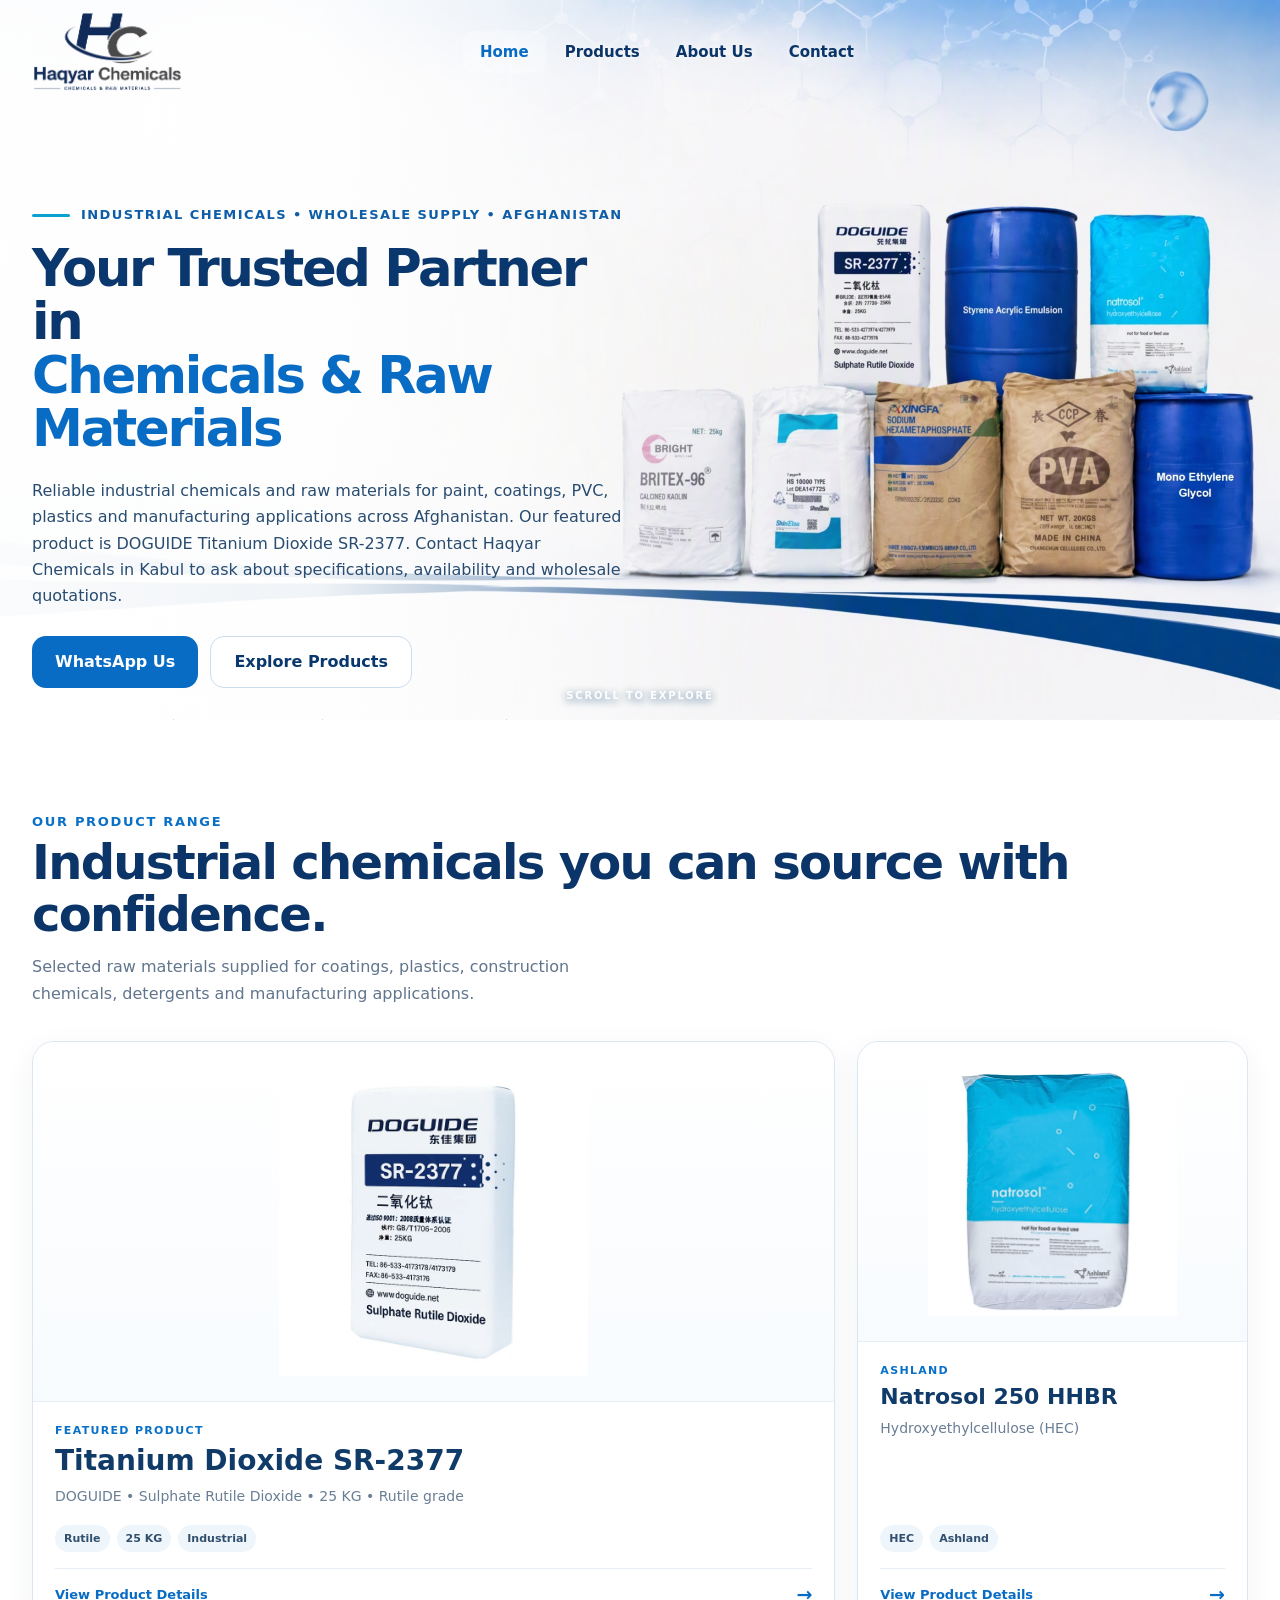
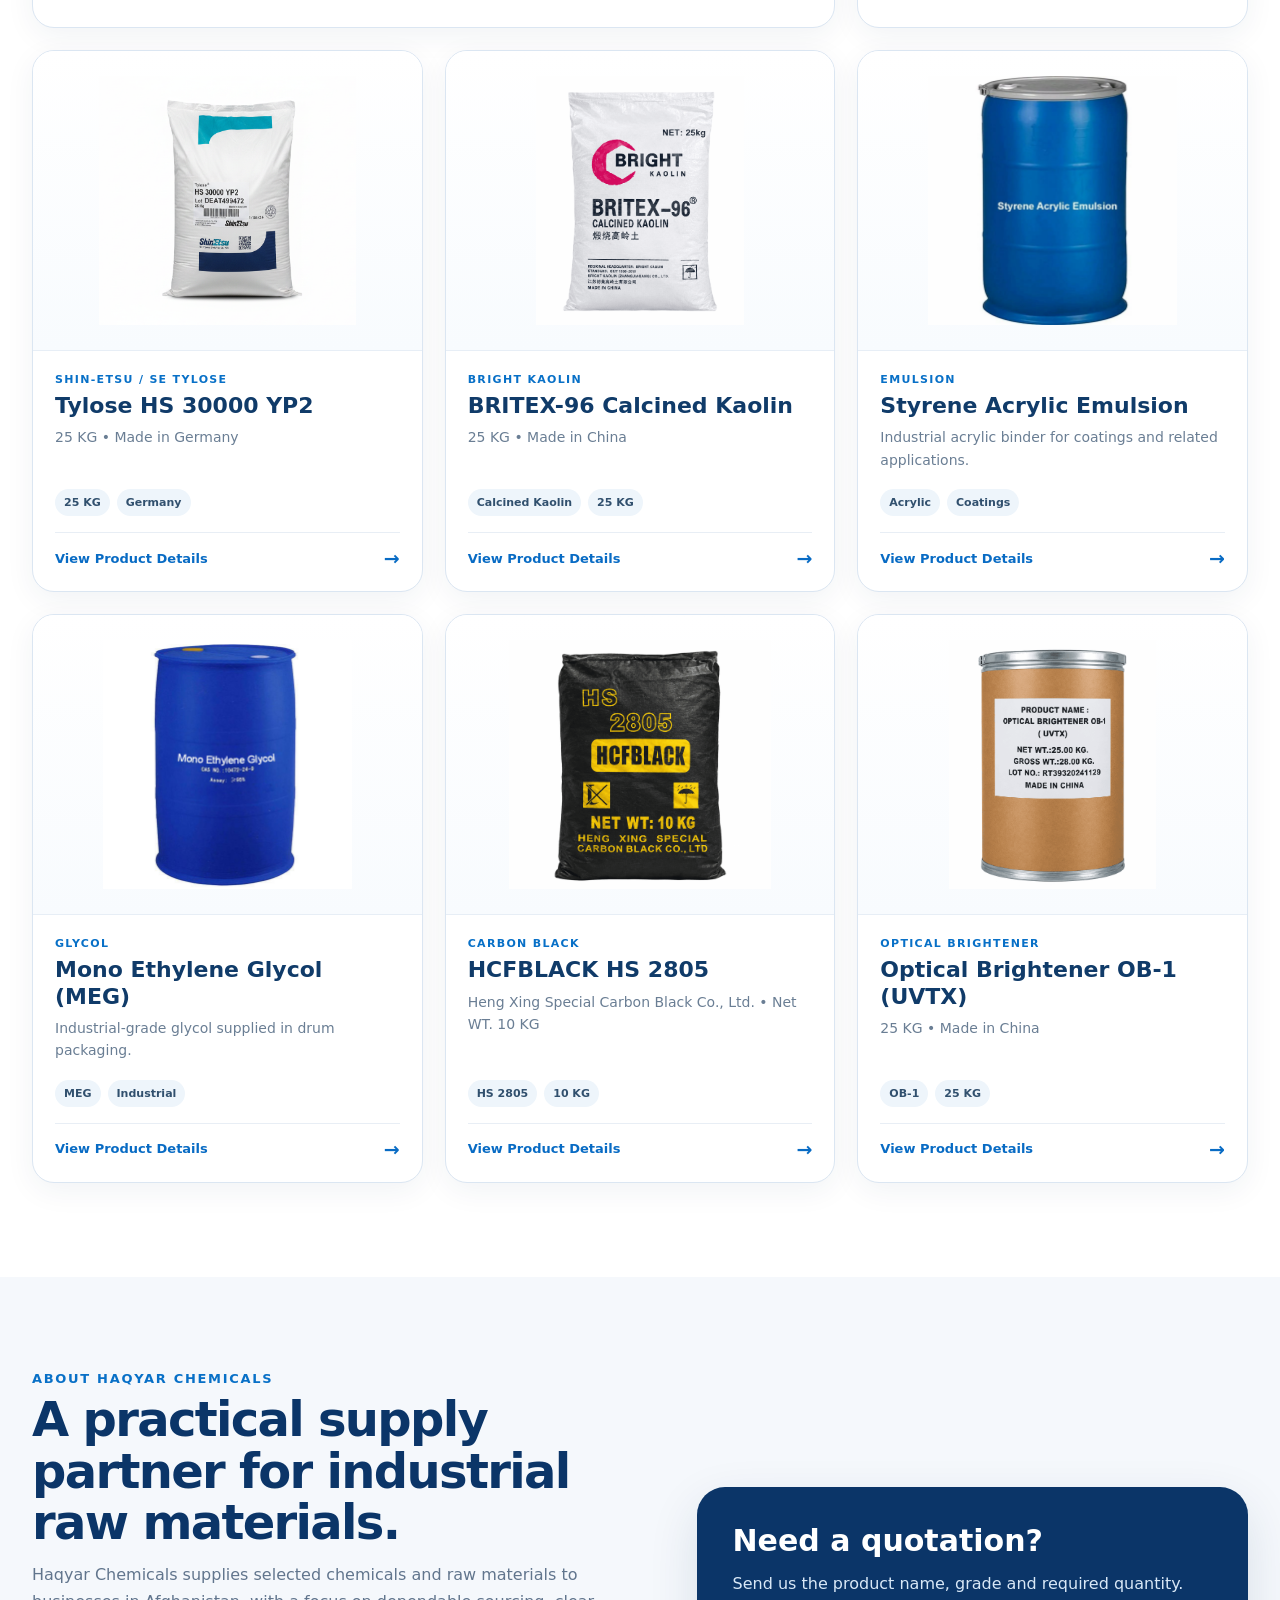
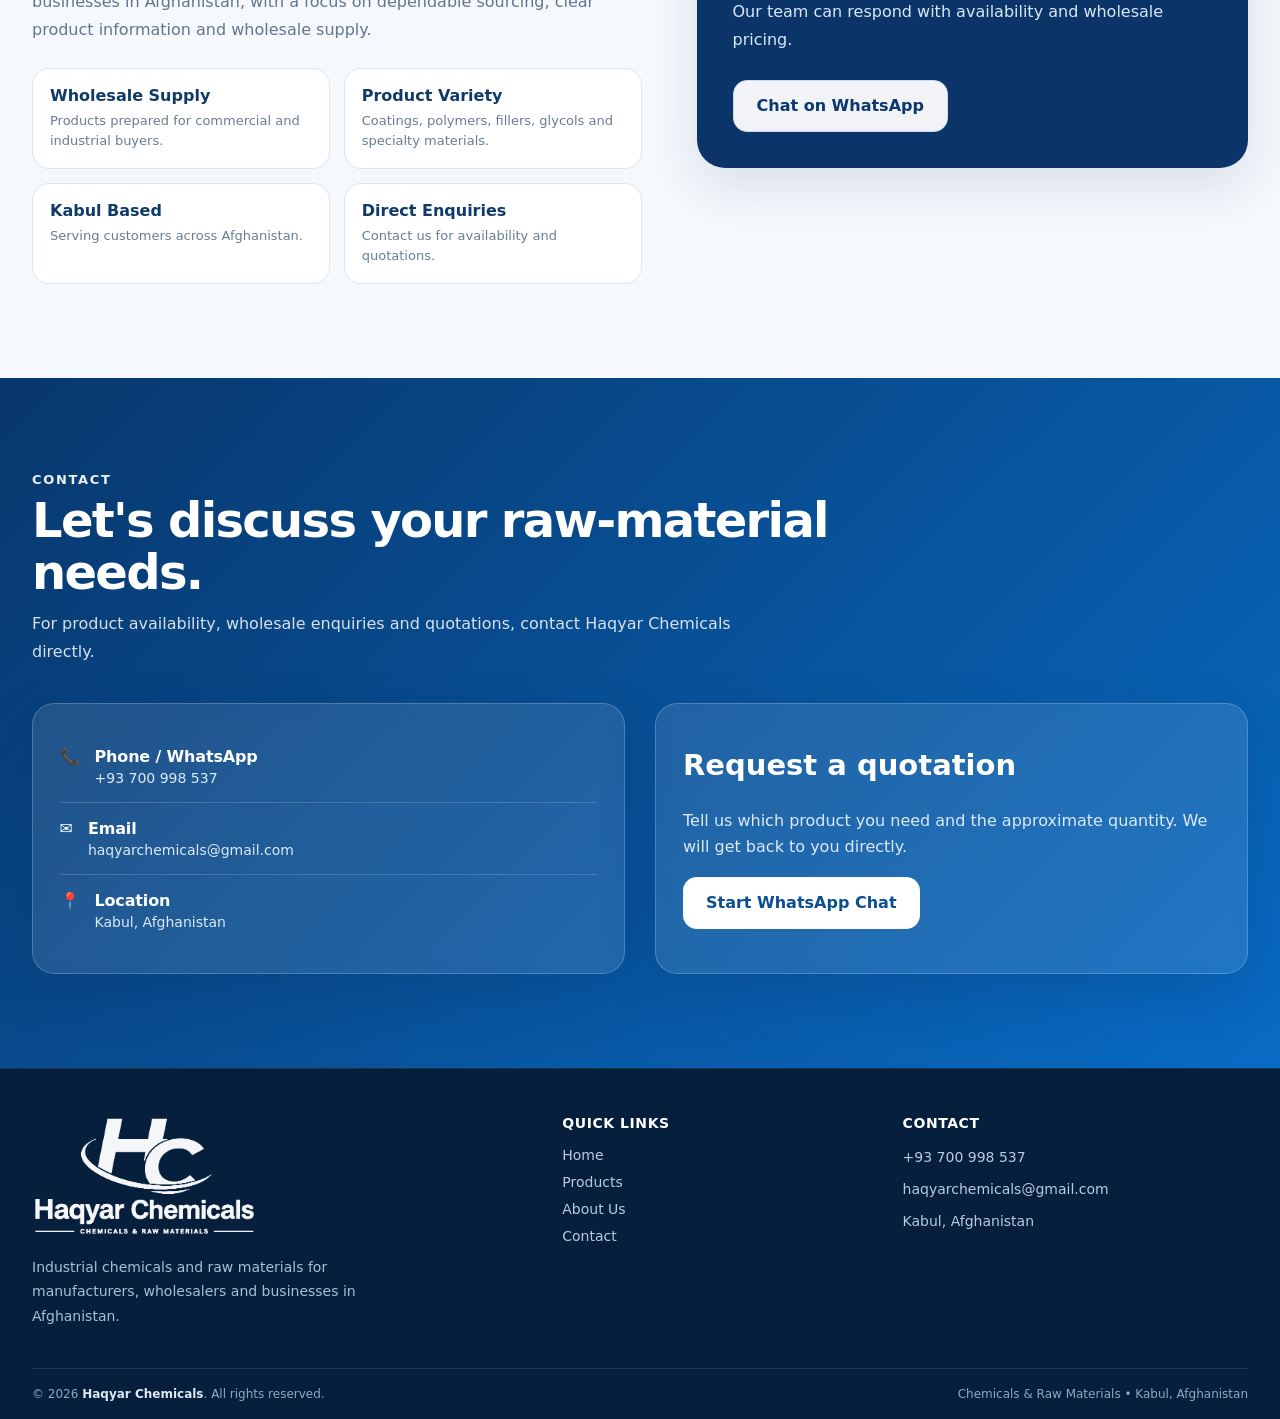
==== index.html @ 3268bb4d "Update index.html" ====
<!doctype html>
<html lang="en">
<head>
<meta charset="utf-8">
<meta name="viewport" content="width=device-width, initial-scale=1">
<meta name="description" content="Haqyar Chemicals supplies industrial chemicals and raw materials in Kabul, Afghanistan, including DOGUIDE Titanium Dioxide SR-2377, Natrosol, Tylose, Calcined Kaolin, MEG, Carbon Black and Optical Brightener OB-1. Contact us for wholesale inquiries.">
<title>Haqyar Chemicals | Chemicals & Raw Materials in Afghanistan</title>
<style>
:root{
  --navy:#0b3568; --blue:#086bc4; --ink:#12365d; --muted:#61758d;
  --line:#dbe6f2; --soft:#f5f8fc; --white:#fff;
  --shadow:0 18px 50px rgba(13,48,85,.12);
  --radius:22px;
}
*{box-sizing:border-box}
html{scroll-behavior:smooth}
body{margin:0;font-family:Inter,ui-sans-serif,system-ui,-apple-system,"Segoe UI",Arial,sans-serif;color:var(--ink);background:#fff}
a{color:inherit;text-decoration:none}
img{display:block;max-width:100%}
.container{width:min(1400px,calc(100% - 64px));margin:auto}

/* HEADER — logo left, menu beside it */
.site-header{
  position:absolute;z-index:50;top:0;left:0;right:0;
  height:104px;display:flex;align-items:center;
  background:transparent;
  backdrop-filter:none;-webkit-backdrop-filter:none;
  border-bottom:1px solid transparent;
}
.header-inner{
  display:flex;align-items:center;justify-content:flex-start;
  gap:34px;
}
.logo{
  display:flex;align-items:center;justify-content:flex-start;
  flex:0 0 auto;width:390px;height:88px;
  padding:0;
  background:transparent;
  box-shadow:none;
}
.logo img{
  display:block;width:auto;height:82px;max-width:100%;
  object-fit:contain;background:transparent;
}
.nav{
  display:flex;align-items:center;gap:2px;
  padding:5px 7px;border-radius:16px;
  background:transparent;
  backdrop-filter:none;-webkit-backdrop-filter:none;
}
.nav a{
  padding:12px 17px;border-radius:11px;font-weight:850;font-size:15px;
  color:#0b3568;text-shadow:0 1px 10px rgba(255,255,255,.95);
}
.nav a:hover,.nav a.active{
  background:rgba(255,255,255,.24);color:var(--blue);
}
.menu{
  display:none;border:1px solid rgba(255,255,255,.7);
  background:rgba(255,255,255,.84);backdrop-filter:blur(10px);
  border-radius:12px;padding:9px 11px;font-size:22px;color:var(--navy)
}

/* HERO */
.hero{
  position:relative;isolation:isolate;overflow:hidden;
  aspect-ratio:16/9;
  background:#f7fbff url("assets/hero.jpg") center center/100% 100% no-repeat;
}
.hero::after{
  content:"";position:absolute;inset:0;z-index:-1;
  background:
    linear-gradient(90deg,rgba(255,255,255,.98) 0%,rgba(255,255,255,.94) 25%,
    rgba(255,255,255,.68) 39%,rgba(255,255,255,.16) 55%,rgba(255,255,255,0) 67%);
}
.hero-content{
  min-height:100svh;display:flex;align-items:center;
  padding-top:88px;
}
.hero-copy{
  width:min(650px,48vw);max-width:650px;
  padding-bottom:20px;position:relative;z-index:2;
}
.eyebrow{
  display:flex;align-items:center;gap:11px;color:#0d5da8;
  font-size:13px;font-weight:850;letter-spacing:.11em;
  text-transform:uppercase;margin-bottom:17px;line-height:1.5;
}
.eyebrow::before{content:"";width:38px;height:3px;background:#0aa3cf;border-radius:9px;flex:0 0 auto}
.hero h1{
  margin:0;color:#0a376d;font-size:clamp(48px,4.0vw,64px);
  line-height:1.045;letter-spacing:-.045em;font-weight:850;
}
.hero h1 span{color:#086bc4}
.hero-lead{
  max-width:590px;margin:22px 0 0;color:#284c70;
  font-size:16px;line-height:1.65;
}
.actions{display:flex;flex-wrap:wrap;gap:12px;margin-top:26px}
.btn{display:inline-flex;align-items:center;justify-content:center;min-height:52px;padding:0 23px;border-radius:14px;font-weight:800;transition:.2s transform,.2s box-shadow}
.btn:hover{transform:translateY(-2px);box-shadow:0 10px 22px rgba(9,72,133,.16)}
.btn-primary{background:#086bc4;color:#fff}.btn-secondary{background:rgba(255,255,255,.94);color:#0a376d;border:1px solid #cbdced}
.hero-badges{display:flex;flex-wrap:wrap;gap:9px;margin-top:23px}
.badge{background:rgba(255,255,255,.9);border:1px solid rgba(210,224,238,.9);border-radius:999px;padding:8px 12px;font-size:11px;font-weight:800;color:#294a6a;box-shadow:0 7px 18px rgba(19,57,91,.07)}
.trust-row{display:flex;align-items:center;gap:0;margin-top:31px;max-width:620px}
.trust-item{display:flex;align-items:center;gap:10px;padding:0 22px 0 0;margin-right:18px;border-right:1px solid rgba(24,91,145,.22);min-height:44px}
.trust-item:last-child{border-right:0;margin-right:0}
.trust-icon{width:31px;height:31px;border:2px solid #0876d1;border-radius:9px;display:grid;place-items:center;color:#0876d1;font-size:15px;font-weight:900;flex:0 0 auto}
.trust-item strong{display:block;font-size:11px;color:#143e68;line-height:1.2}.trust-item span{display:block;font-size:9px;color:#6b8198;margin-top:3px;white-space:nowrap}
.scroll-note{position:absolute;left:50%;bottom:19px;transform:translateX(-50%);font-size:10px;font-weight:900;letter-spacing:.18em;color:#fff;text-shadow:0 2px 9px #27577e;opacity:.9;z-index:2}

/* SECTIONS */
.section{padding:94px 0}
.section.alt{background:var(--soft)}
.section-head{display:flex;justify-content:space-between;align-items:end;gap:25px;margin-bottom:34px}
.kicker{color:#0870c7;font-size:13px;font-weight:900;letter-spacing:.13em;text-transform:uppercase}
.section h2{margin:8px 0 0;font-size:clamp(31px,4vw,48px);line-height:1.08;letter-spacing:-.035em;color:#0b3568}
.section-intro{max-width:610px;color:var(--muted);line-height:1.7;margin:12px 0 0}

/* PRODUCT GRID */
.product-grid{display:grid;grid-template-columns:repeat(3,minmax(0,1fr));gap:22px}
.product-card{
  background:#fff;border:1px solid var(--line);border-radius:var(--radius);
  overflow:hidden;box-shadow:0 8px 30px rgba(13,48,85,.06);
  display:flex;flex-direction:column;min-width:0;transition:.22s transform,.22s box-shadow
}
.product-card:hover{transform:translateY(-5px);box-shadow:var(--shadow)}
.product-card.featured{grid-column:span 2}
.product-image{
  height:300px;background:linear-gradient(180deg,#fff,#f8fbfe);
  border-bottom:1px solid #e7eef6;display:flex;align-items:center;justify-content:center;padding:25px
}
.product-card.featured .product-image{height:360px}
.product-image img{width:100%;height:100%;object-fit:contain}
.product-body{padding:22px;display:flex;flex-direction:column;flex:1}
.product-label{font-size:11px;font-weight:900;letter-spacing:.12em;text-transform:uppercase;color:#0870c7}
.product-title{font-size:22px;line-height:1.2;font-weight:850;color:#103b69;margin:7px 0}
.product-meta{color:#6a7e94;font-size:14px;line-height:1.6;margin:0}
.product-tags{display:flex;flex-wrap:wrap;gap:7px;margin-top:auto;padding-top:18px}
.tag{font-size:11px;font-weight:800;color:#31506e;background:#eef5fb;border-radius:999px;padding:7px 9px}
.product-card.featured .product-title{font-size:28px}
.product-detail-link{display:flex;align-items:center;justify-content:space-between;margin-top:16px;padding-top:14px;border-top:1px solid #e8eef5;color:#086bc4;font-weight:850;font-size:13px}.product-detail-link span{font-size:19px;transition:.2s}.product-card:hover .product-detail-link span{transform:translateX(4px)}

/* ABOUT */
.about-grid{display:grid;grid-template-columns:1.05fr .95fr;gap:55px;align-items:center}
.about-panel{background:#0b3568;color:#fff;border-radius:28px;padding:36px;box-shadow:var(--shadow)}
.about-panel h3{font-size:30px;margin:0 0 12px}
.about-panel p{color:#d9e8f7;line-height:1.75;margin:0}
.points{display:grid;grid-template-columns:1fr 1fr;gap:14px;margin-top:25px}
.point{padding:17px;border:1px solid #dbe6f2;border-radius:17px;background:#fff}
.point strong{display:block;color:#103b69;margin-bottom:5px}.point span{font-size:13px;color:#687d93;line-height:1.5}

/* CONTACT */
.contact{background:linear-gradient(135deg,#08376c,#086bc4);color:#fff}
.contact .section h2,.contact .kicker{color:#fff}
.contact .section-intro{color:#d9e8f7}
.contact-grid{display:grid;grid-template-columns:1fr 1fr;gap:30px;align-items:stretch}
.contact-card{background:rgba(255,255,255,.1);border:1px solid rgba(255,255,255,.2);border-radius:22px;padding:27px}
.contact-item{display:flex;gap:15px;padding:16px 0;border-bottom:1px solid rgba(255,255,255,.16)}
.contact-item:last-child{border-bottom:0}
.contact-item b{display:block}.contact-item span{color:#dceafa;font-size:14px}
.quote{display:flex;flex-direction:column;justify-content:center}
.quote h3{font-size:29px;margin:0 0 10px}.quote p{color:#dceafa;line-height:1.65}
.quote .btn{align-self:flex-start;background:#fff;color:#0b4e91}

/* FOOTER */
footer{padding:30px 0;background:#07294f;color:#bcd0e3}
.footer-inner{display:flex;justify-content:space-between;align-items:center;gap:20px}
.footer-brand{font-weight:850;color:#fff}.footer-small{font-size:12px}

/* MOBILE */
@media(max-width:980px){
  .brand{min-width:0}
  .brand-name{font-size:21px}
  .brand-sub{font-size:9px}
  .nav{display:none;position:absolute;top:82px;left:20px;right:20px;background:rgba(255,255,255,.96);padding:10px;border-radius:18px;box-shadow:var(--shadow);flex-direction:column;align-items:stretch}
  .nav.open{display:flex}.menu{display:block}
  .hero{aspect-ratio:16/9;background-position:center;background-size:100% 100%}
  .hero-copy{width:min(590px,52vw);max-width:590px}
  .hero h1{font-size:clamp(44px,5vw,60px)}
  .product-grid{grid-template-columns:repeat(2,minmax(0,1fr))}
  .product-card.featured{grid-column:span 2}
  .about-grid,.contact-grid{grid-template-columns:1fr}
}
@media(max-width:680px){
  .container{width:min(100% - 28px,560px)}
  .site-header{height:72px}
  .header-inner{gap:10px}
  .logo{width:245px;height:60px;padding:0;border-radius:0}
  .logo img{height:56px;max-width:100%}
  .nav{top:72px;left:14px;right:14px}
  .hero{
    min-height:780px;
    aspect-ratio:auto;
    background-position:center top;
    background-size:auto 100%;
    background-color:#f8fbff;
  }
  .hero::after{
    background:linear-gradient(180deg,rgba(255,255,255,.97) 0 43%,
      rgba(255,255,255,.52) 57%,rgba(255,255,255,.08) 75%);
  }
  .hero-content{height:auto;min-height:780px;align-items:flex-start;padding-top:104px}
  .hero-copy{width:100%;max-width:560px;padding-bottom:80px}
  .eyebrow{font-size:11px;letter-spacing:.09em;margin-bottom:14px}
  .hero h1{font-size:40px;line-height:1.05}
  .hero-lead{font-size:15px;max-width:440px;margin-top:19px}
  .actions{margin-top:22px}
  .btn{min-height:49px;padding:0 19px}
  .hero-badges{display:none}.trust-row{display:none}
  .scroll-note{display:none}
  .section{padding:70px 0}
  .product-grid{grid-template-columns:1fr}
  .product-card.featured{grid-column:auto}
  .product-card.featured .product-image,.product-image{height:300px}
  .product-card.featured .product-title{font-size:25px}
  .points{grid-template-columns:1fr}
  .footer-inner{flex-direction:column;align-items:flex-start}
}

@media(min-width:681px) and (max-width:1100px){
  .hero-copy{width:560px;max-width:560px}
  .hero h1{font-size:48px}
  .hero::after{background:linear-gradient(90deg,rgba(255,255,255,.985) 0%,rgba(255,255,255,.92) 31%,rgba(255,255,255,.50) 50%,rgba(255,255,255,0) 68%)}
}

/* CONTACT / FOOTER POLISH */
.contact h2{color:#fff!important;max-width:900px}
.contact .section-head{margin-bottom:38px}
.contact .kicker{color:#fff!important;opacity:.92}
.contact .section-intro{color:rgba(255,255,255,.84);max-width:760px}
.contact-card{box-shadow:0 20px 55px rgba(0,28,70,.16);backdrop-filter:blur(8px);-webkit-backdrop-filter:blur(8px)}
.contact-item b{font-size:16px;letter-spacing:-.01em}
.contact-item span{display:block;margin-top:4px}

footer{padding:0;background:#061f3d;color:#b9cbe0;border-top:1px solid rgba(255,255,255,.08)}
.footer-main{display:grid;grid-template-columns:1.35fr .8fr 1fr;gap:64px;padding:46px 0 40px}
.footer-brand-block{max-width:390px}
.footer-logo{display:block;width:225px;height:auto;margin-bottom:18px;filter:brightness(0) invert(1);opacity:.96}
.footer-tagline{margin:0;color:#a9bed5;font-size:14px;line-height:1.75;max-width:340px}
.footer-heading{margin:0 0 16px;color:#fff;font-size:14px;font-weight:850;letter-spacing:.04em}
.footer-links{display:grid;gap:11px}
.footer-links a{color:#b9cbe0;font-size:14px;transition:color .2s ease,transform .2s ease}
.footer-links a:hover{color:#fff;transform:translateX(3px)}
.footer-contact{display:grid;gap:11px}
.footer-contact a,.footer-contact span{color:#b9cbe0;font-size:14px;line-height:1.5}
.footer-contact a:hover{color:#fff}
.footer-bottom{border-top:1px solid rgba(255,255,255,.1);padding:18px 0;display:flex;justify-content:space-between;align-items:center;gap:20px}
.footer-bottom span{font-size:12px;color:#8fa8c2}
.footer-bottom strong{color:#dce8f4;font-weight:700}
@media(max-width:760px){
  .footer-main{grid-template-columns:1fr;gap:30px;padding:38px 0 30px}
  .footer-bottom{align-items:flex-start;flex-direction:column;gap:7px}
  .footer-logo{width:210px}
}

</style>

</head>
<body>

<header class="site-header">
  <div class="container header-inner">
    <a class="logo" href="#home" aria-label="Haqyar Chemicals home">
      <img src="assets/logo-transparent.png" alt="Haqyar Chemicals">
    </a>
    <nav class="nav" id="nav">
      <a class="active" href="#home">Home</a>
      <a href="#products">Products</a>
      <a href="#about">About Us</a>
      <a href="#contact">Contact</a>
    </nav>
    <button class="menu" id="menu" aria-label="Open menu">☰</button>
  </div>
</header>

<main>
<section class="hero" id="home">
  <div class="container hero-content">
    <div class="hero-copy">
      <div class="eyebrow">Industrial Chemicals • Wholesale Supply • Afghanistan</div>
      <h1>Your Trusted Partner in<br><span>Chemicals &amp; Raw<br>Materials</span></h1>
      <p class="hero-lead">Reliable industrial chemicals and raw materials for paint, coatings, PVC, plastics and manufacturing applications across Afghanistan. Our featured product is DOGUIDE Titanium Dioxide SR-2377. Contact Haqyar Chemicals in Kabul to ask about specifications, availability and wholesale quotations.</p>
      <div class="actions">
        <a class="btn btn-primary" href="https://wa.me/93700998537">WhatsApp Us</a>
        <a class="btn btn-secondary" href="#products">Explore Products</a>
      </div>
      <div class="trust-row" aria-label="Why customers choose Haqyar Chemicals">
        <div class="trust-item"><div class="trust-icon">✓</div><div><strong>Reliable Supply</strong><span>On Time Delivery</span></div></div>
        <div class="trust-item"><div class="trust-icon">◆</div><div><strong>Quality Products</strong><span>Trusted Brands</span></div></div>
        <div class="trust-item"><div class="trust-icon">▣</div><div><strong>Wide Range</strong><span>Industrial &amp; Wholesale</span></div></div>
        <div class="trust-item"><div class="trust-icon">↗</div><div><strong>Your Partner</strong><span>Long Term Support</span></div></div>
      </div>
    </div>
  </div>
  <div class="scroll-note">SCROLL TO EXPLORE</div>
</section>

<section class="section" id="products">
  <div class="container">
    <div class="section-head">
      <div>
        <div class="kicker">Our Product Range</div>
        <h2>Industrial chemicals you can source with confidence.</h2>
        <p class="section-intro">Selected raw materials supplied for coatings, plastics, construction chemicals, detergents and manufacturing applications.</p>
      </div>
    </div>

    <div class="product-grid">
      <article class="product-card featured">
        <div class="product-image"><img src="assets/titanium.jpg" alt="DOGUIDE SR-2377 Titanium Dioxide"></div>
        <div class="product-body">
          <div class="product-label">Featured Product</div>
          <h3 class="product-title">Titanium Dioxide SR-2377</h3>
          <p class="product-meta">DOGUIDE • Sulphate Rutile Dioxide • 25 KG • Rutile grade</p>
          <div class="product-tags"><span class="tag">Rutile</span><span class="tag">25 KG</span><span class="tag">Industrial</span></div>
          <a class="product-detail-link" href="titanium-dioxide-sr-2377.html">View Product Details <span>→</span></a>
        </div>
      </article>

      <article class="product-card">
        <div class="product-image"><img src="assets/natrosol.png" alt="Natrosol Hydroxyethylcellulose"></div>
        <div class="product-body">
          <div class="product-label">Ashland</div>
          <h3 class="product-title">Natrosol 250 HHBR</h3>
          <p class="product-meta">Hydroxyethylcellulose (HEC)</p>
          <div class="product-tags"><span class="tag">HEC</span><span class="tag">Ashland</span></div>
          <a class="product-detail-link" href="natrosol-250-hhbr.html">View Product Details <span>→</span></a>
        </div>
      </article>

      <article class="product-card">
        <div class="product-image"><img src="assets/tylose.png" alt="Tylose HS 30000 YP2"></div>
        <div class="product-body">
          <div class="product-label">Shin-Etsu / SE Tylose</div>
          <h3 class="product-title">Tylose HS 30000 YP2</h3>
          <p class="product-meta">25 KG • Made in Germany</p>
          <div class="product-tags"><span class="tag">25 KG</span><span class="tag">Germany</span></div>
          <a class="product-detail-link" href="tylose-hs-30000-yp2.html">View Product Details <span>→</span></a>
        </div>
      </article>

      <article class="product-card">
        <div class="product-image"><img src="assets/kaolin.png" alt="BRITEX-96 Calcined Kaolin"></div>
        <div class="product-body">
          <div class="product-label">Bright Kaolin</div>
          <h3 class="product-title">BRITEX-96 Calcined Kaolin</h3>
          <p class="product-meta">25 KG • Made in China</p>
          <div class="product-tags"><span class="tag">Calcined Kaolin</span><span class="tag">25 KG</span></div>
          <a class="product-detail-link" href="britex-96-calcined-kaolin.html">View Product Details <span>→</span></a>
        </div>
      </article>

      <article class="product-card">
        <div class="product-image"><img src="assets/styrene.jpg" alt="Styrene Acrylic Emulsion"></div>
        <div class="product-body">
          <div class="product-label">Emulsion</div>
          <h3 class="product-title">Styrene Acrylic Emulsion</h3>
          <p class="product-meta">Industrial acrylic binder for coatings and related applications.</p>
          <div class="product-tags"><span class="tag">Acrylic</span><span class="tag">Coatings</span></div>
          <a class="product-detail-link" href="styrene-acrylic-emulsion.html">View Product Details <span>→</span></a>
        </div>
      </article>

      <article class="product-card">
        <div class="product-image"><img src="assets/meg.jpg" alt="Mono Ethylene Glycol"></div>
        <div class="product-body">
          <div class="product-label">Glycol</div>
          <h3 class="product-title">Mono Ethylene Glycol (MEG)</h3>
          <p class="product-meta">Industrial-grade glycol supplied in drum packaging.</p>
          <div class="product-tags"><span class="tag">MEG</span><span class="tag">Industrial</span></div>
          <a class="product-detail-link" href="mono-ethylene-glycol-meg.html">View Product Details <span>→</span></a>
        </div>
      </article>

      <article class="product-card">
        <div class="product-image"><img src="assets/carbon-black.png" alt="HCFBLACK HS 2805 Carbon Black"></div>
        <div class="product-body">
          <div class="product-label">Carbon Black</div>
          <h3 class="product-title">HCFBLACK HS 2805</h3>
          <p class="product-meta">Heng Xing Special Carbon Black Co., Ltd. • Net WT. 10 KG</p>
          <div class="product-tags"><span class="tag">HS 2805</span><span class="tag">10 KG</span></div>
          <a class="product-detail-link" href="hcfblack-hs-2805.html">View Product Details <span>→</span></a>
        </div>
      </article>

      <article class="product-card">
        <div class="product-image"><img src="assets/ob1.png" alt="Optical Brightener OB-1 UVTX"></div>
        <div class="product-body">
          <div class="product-label">Optical Brightener</div>
          <h3 class="product-title">Optical Brightener OB-1 (UVTX)</h3>
          <p class="product-meta">25 KG • Made in China</p>
          <div class="product-tags"><span class="tag">OB-1</span><span class="tag">25 KG</span></div>
          <a class="product-detail-link" href="optical-brightener-ob-1-uvtx.html">View Product Details <span>→</span></a>
        </div>
      </article>
    </div>
  </div>
</section>

<section class="section alt" id="about">
  <div class="container about-grid">
    <div>
      <div class="kicker">About Haqyar Chemicals</div>
      <h2>A practical supply partner for industrial raw materials.</h2>
      <p class="section-intro">Haqyar Chemicals supplies selected chemicals and raw materials to businesses in Afghanistan, with a focus on dependable sourcing, clear product information and wholesale supply.</p>
      <div class="points">
        <div class="point"><strong>Wholesale Supply</strong><span>Products prepared for commercial and industrial buyers.</span></div>
        <div class="point"><strong>Product Variety</strong><span>Coatings, polymers, fillers, glycols and specialty materials.</span></div>
        <div class="point"><strong>Kabul Based</strong><span>Serving customers across Afghanistan.</span></div>
        <div class="point"><strong>Direct Enquiries</strong><span>Contact us for availability and quotations.</span></div>
      </div>
    </div>
    <div class="about-panel">
      <h3>Need a quotation?</h3>
      <p>Send us the product name, grade and required quantity. Our team can respond with availability and wholesale pricing.</p>
      <div class="actions"><a class="btn btn-secondary" href="https://wa.me/93700998537">Chat on WhatsApp</a></div>
    </div>
  </div>
</section>

<section class="section contact" id="contact">
  <div class="container">
    <div class="section-head">
      <div>
        <div class="kicker">Contact</div>
        <h2>Let's discuss your raw-material needs.</h2>
        <p class="section-intro">For product availability, wholesale enquiries and quotations, contact Haqyar Chemicals directly.</p>
      </div>
    </div>
    <div class="contact-grid">
      <div class="contact-card">
        <div class="contact-item"><div>📞</div><div><b>Phone / WhatsApp</b><span>+93 700 998 537</span></div></div>
        <div class="contact-item"><div>✉</div><div><b>Email</b><span>haqyarchemicals@gmail.com</span></div></div>
        <div class="contact-item"><div>📍</div><div><b>Location</b><span>Kabul, Afghanistan</span></div></div>
      </div>
      <div class="contact-card quote">
        <h3>Request a quotation</h3>
        <p>Tell us which product you need and the approximate quantity. We will get back to you directly.</p>
        <a class="btn" href="https://wa.me/93700998537">Start WhatsApp Chat</a>
      </div>
    </div>
  </div>
</section>
</main>

<footer>
  <div class="container">
    <div class="footer-main">
      <div class="footer-brand-block">
        <a href="index.html" aria-label="Haqyar Chemicals home"><img class="footer-logo" src="assets/logo-transparent.png" alt="Haqyar Chemicals"></a>
        <p class="footer-tagline">Industrial chemicals and raw materials for manufacturers, wholesalers and businesses in Afghanistan.</p>
      </div>
      <div>
        <h3 class="footer-heading">QUICK LINKS</h3>
        <nav class="footer-links" aria-label="Footer navigation">
          <a href="index.html">Home</a><a href="index.html#products">Products</a><a href="index.html#about">About Us</a><a href="index.html#contact">Contact</a>
        </nav>
      </div>
      <div>
        <h3 class="footer-heading">CONTACT</h3>
        <div class="footer-contact"><a href="tel:+93700998537">+93 700 998 537</a><a href="mailto:haqyarchemicals@gmail.com">haqyarchemicals@gmail.com</a><span>Kabul, Afghanistan</span></div>
      </div>
    </div>
    <div class="footer-bottom"><span>© 2026 <strong>Haqyar Chemicals</strong>. All rights reserved.</span><span>Chemicals &amp; Raw Materials • Kabul, Afghanistan</span></div>
  </div>
</footer>

<script>
const menu=document.getElementById('menu');
const nav=document.getElementById('nav');
menu.addEventListener('click',()=>nav.classList.toggle('open'));
nav.querySelectorAll('a').forEach(a=>a.addEventListener('click',()=>nav.classList.remove('open')));
</script>
</body>
</html>
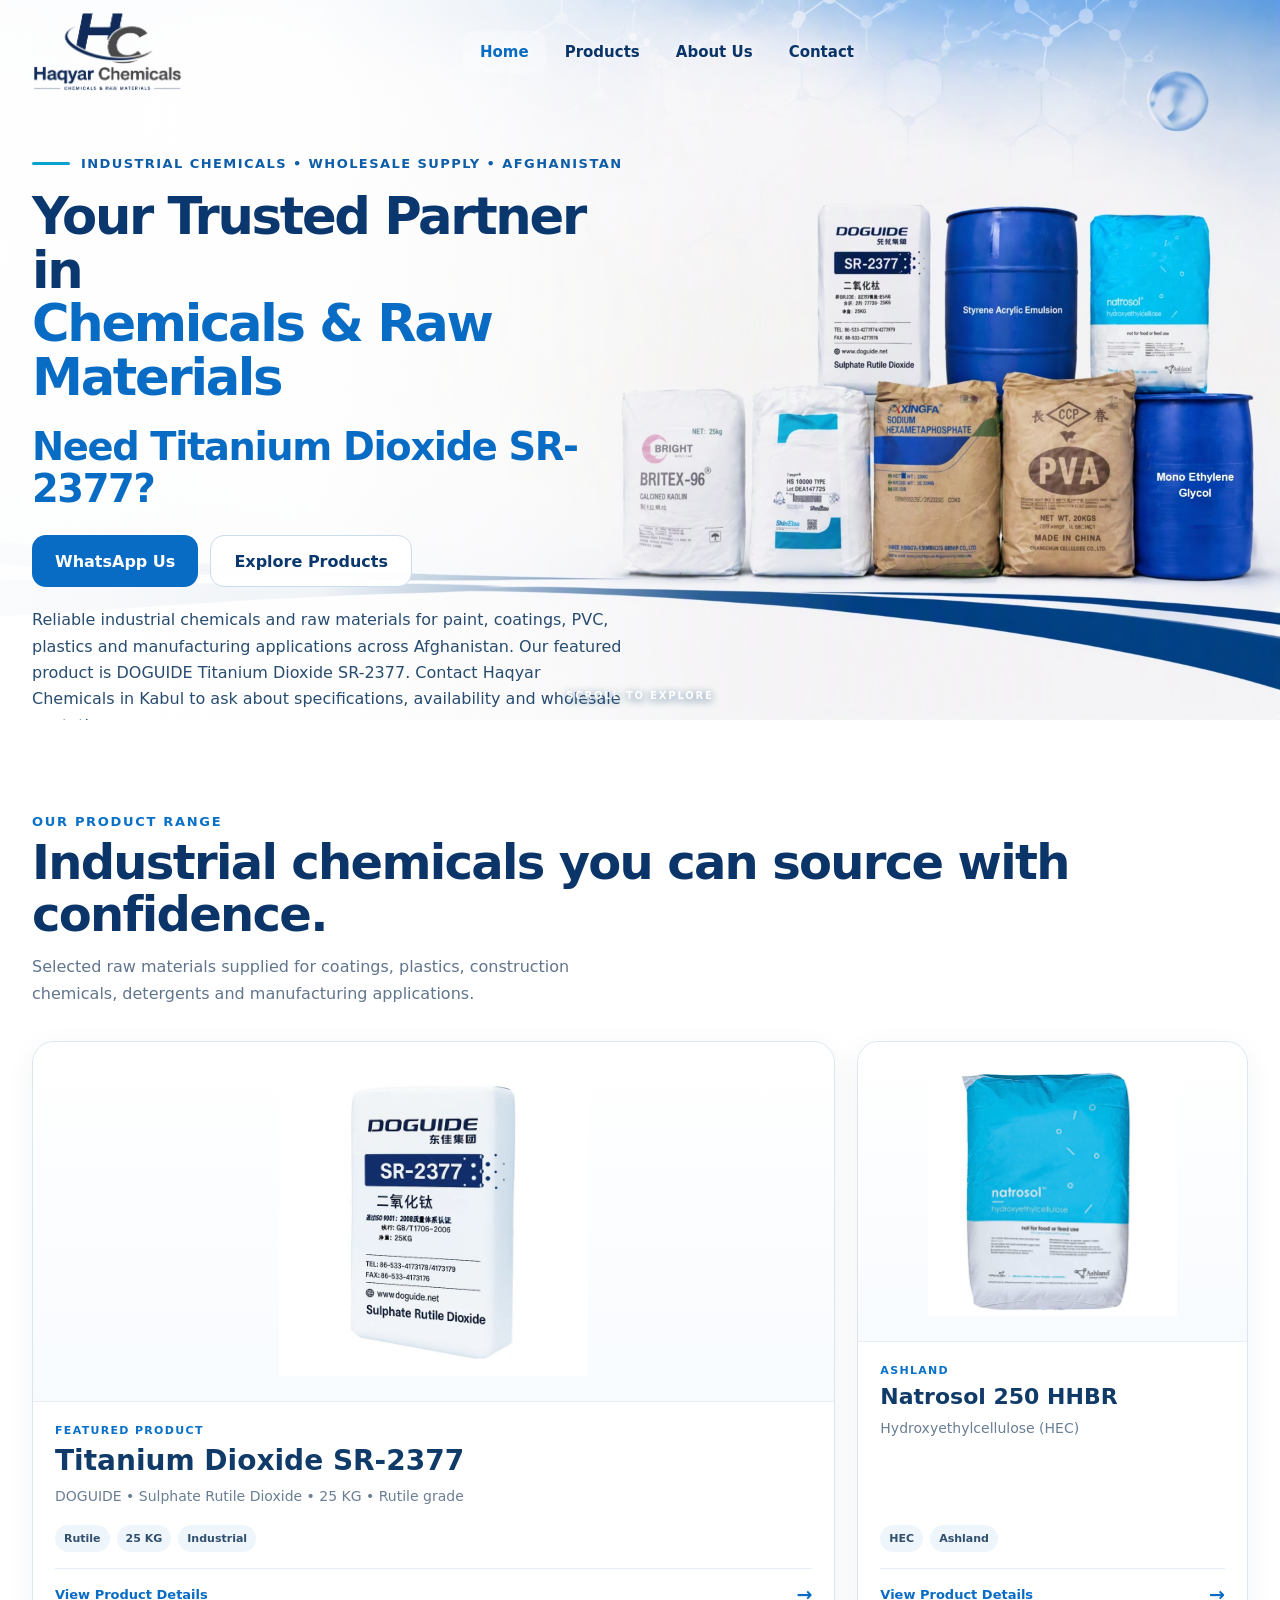
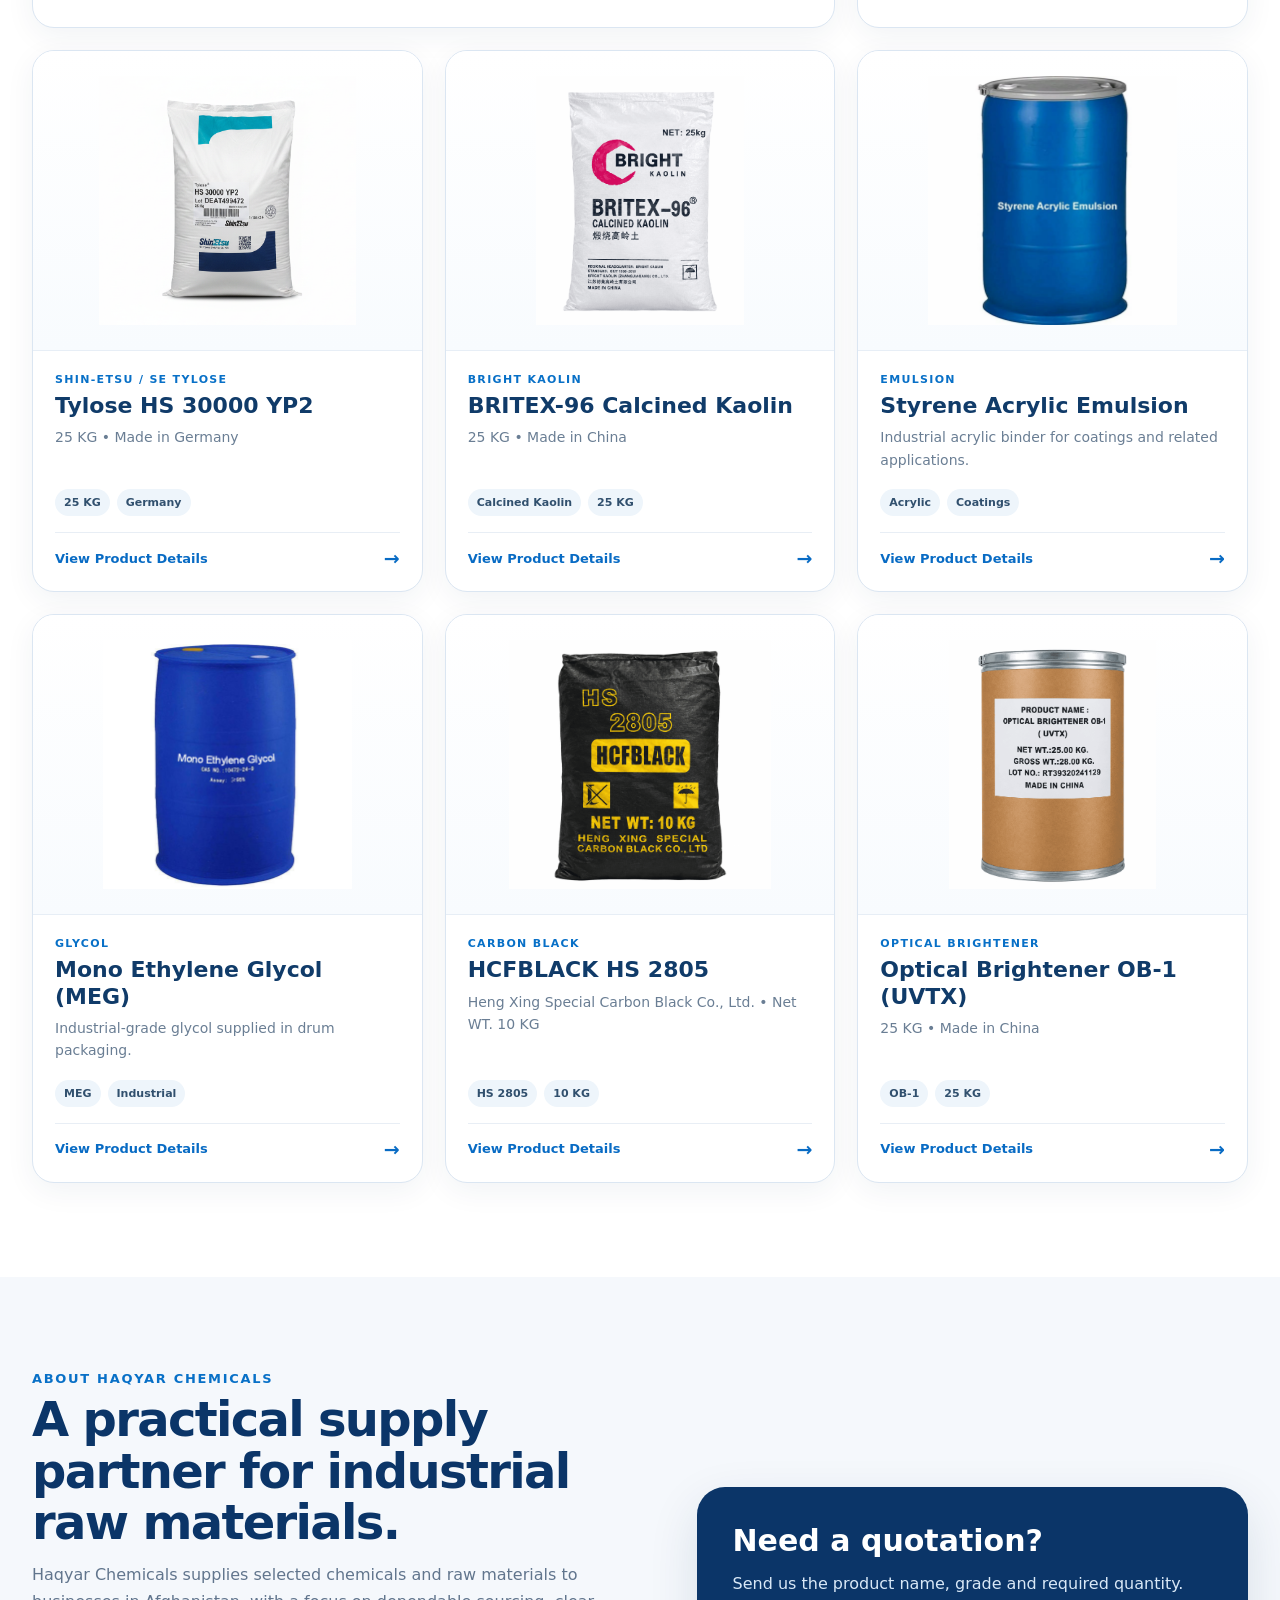
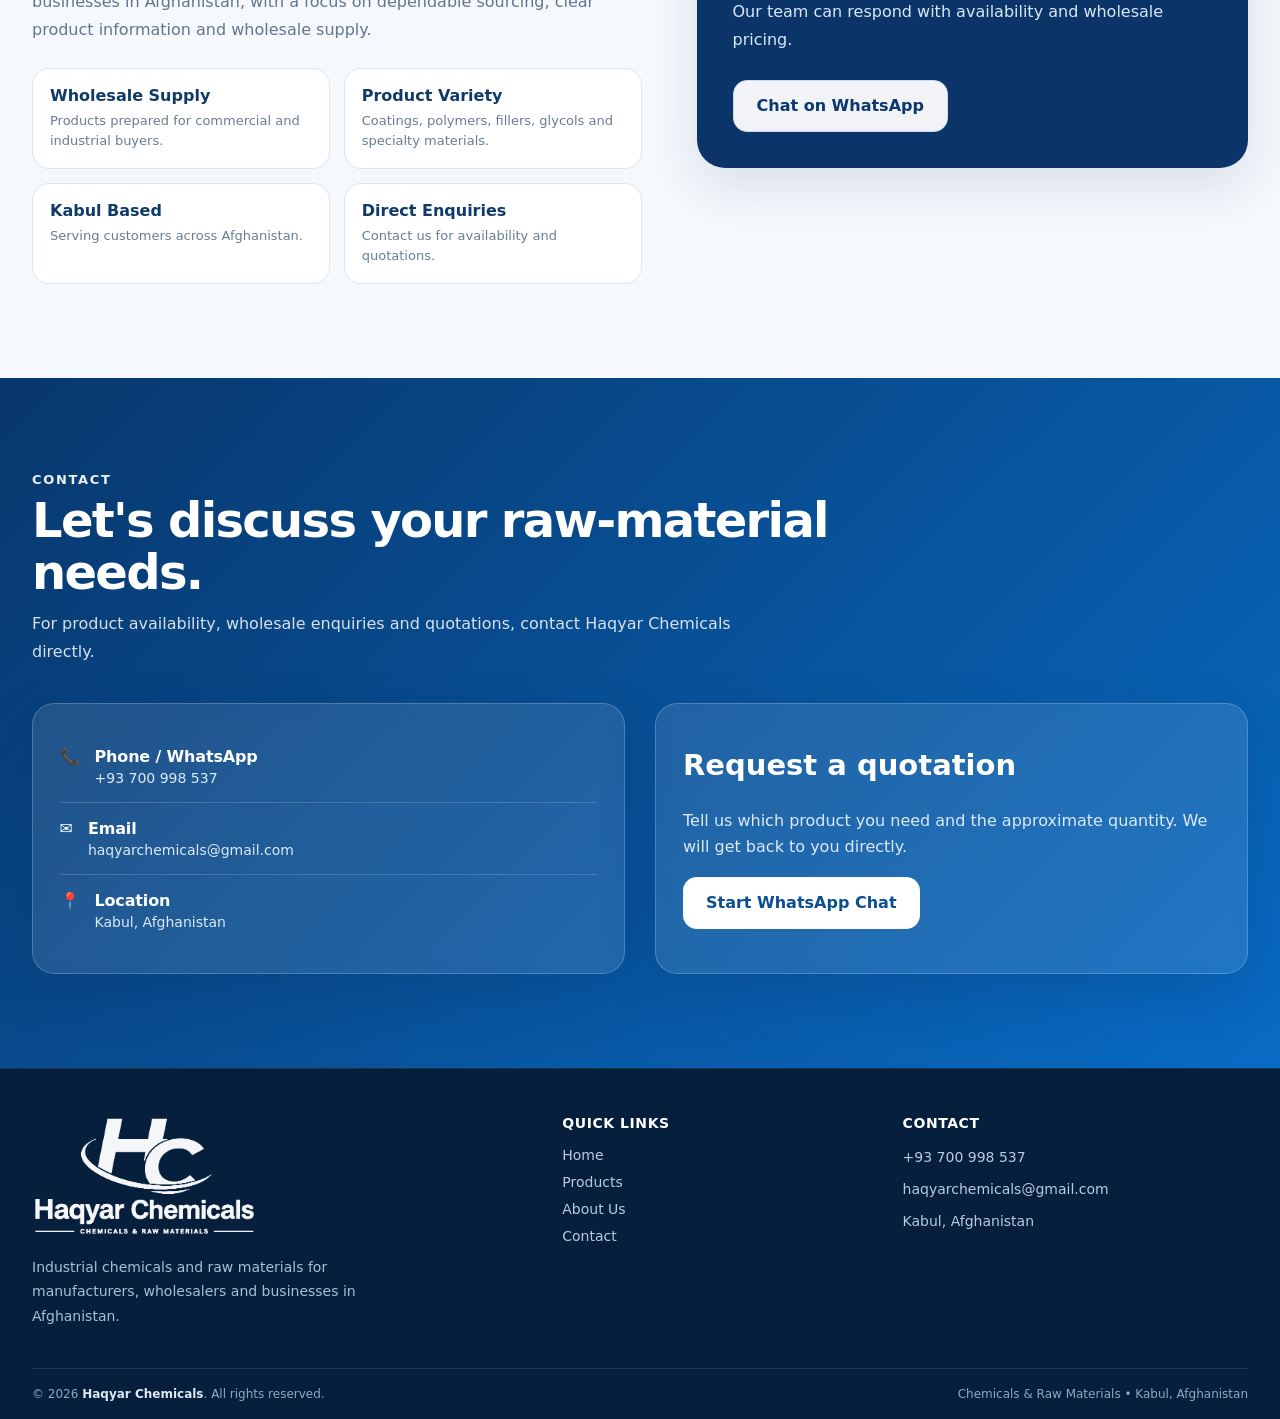
==== commit 16329788: "Update index.html" ====
--- a/index.html
+++ b/index.html
@@ -3,8 +3,8 @@
 <head>
 <meta charset="utf-8">
 <meta name="viewport" content="width=device-width, initial-scale=1">
-<meta name="description" content="Haqyar Chemicals supplies industrial chemicals and raw materials in Kabul, Afghanistan, including DOGUIDE Titanium Dioxide SR-2377, Natrosol, Tylose, Calcined Kaolin, MEG, Carbon Black and Optical Brightener OB-1. Contact us for wholesale inquiries.">
-<title>Haqyar Chemicals | Chemicals & Raw Materials in Afghanistan</title>
+<meta name="description" content="Titanium Dioxide SR-2377 (DOGUIDE), 25 KG Rutile Titanium Dioxide available from Haqyar Chemicals in Kabul, Afghanistan. Wholesale chemical raw material supplier.">
+<title>Titanium Dioxide SR-2377 Kabul | Haqyar Chemicals</title>
 <style>
 :root{
   --navy:#0b3568; --blue:#086bc4; --ink:#12365d; --muted:#61758d;
@@ -92,8 +92,19 @@
   line-height:1.045;letter-spacing:-.045em;font-weight:850;
 }
 .hero h1 span{color:#086bc4}
+.hero-subheadline{
+  margin:22px 0 0;
+  color:#086bc4;
+  font-size:clamp(34px,3.0vw,50px);
+  line-height:1.08;
+  letter-spacing:-.035em;
+  font-weight:800;
+}
+.hero-actions{
+  margin-top:22px;
+}
 .hero-lead{
-  max-width:590px;margin:22px 0 0;color:#284c70;
+  max-width:590px;margin:20px 0 0;color:#284c70;
   font-size:16px;line-height:1.65;
 }
 .actions{display:flex;flex-wrap:wrap;gap:12px;margin-top:26px}
@@ -204,6 +215,7 @@
   .hero-copy{width:100%;max-width:560px;padding-bottom:80px}
   .eyebrow{font-size:11px;letter-spacing:.09em;margin-bottom:14px}
   .hero h1{font-size:40px;line-height:1.05}
+  .hero-subheadline{font-size:29px;line-height:1.12;margin-top:18px}
   .hero-lead{font-size:15px;max-width:440px;margin-top:19px}
   .actions{margin-top:22px}
   .btn{min-height:49px;padding:0 19px}
@@ -280,11 +292,12 @@
     <div class="hero-copy">
       <div class="eyebrow">Industrial Chemicals • Wholesale Supply • Afghanistan</div>
       <h1>Your Trusted Partner in<br><span>Chemicals &amp; Raw<br>Materials</span></h1>
-      <p class="hero-lead">Reliable industrial chemicals and raw materials for paint, coatings, PVC, plastics and manufacturing applications across Afghanistan. Our featured product is DOGUIDE Titanium Dioxide SR-2377. Contact Haqyar Chemicals in Kabul to ask about specifications, availability and wholesale quotations.</p>
-      <div class="actions">
+      <div class="hero-subheadline">Need Titanium Dioxide SR-2377?</div>
+      <div class="actions hero-actions">
         <a class="btn btn-primary" href="https://wa.me/93700998537">WhatsApp Us</a>
         <a class="btn btn-secondary" href="#products">Explore Products</a>
       </div>
+      <p class="hero-lead">Reliable industrial chemicals and raw materials for paint, coatings, PVC, plastics and manufacturing applications across Afghanistan. Our featured product is DOGUIDE Titanium Dioxide SR-2377. Contact Haqyar Chemicals in Kabul to ask about specifications, availability and wholesale quotations.</p>
       <div class="trust-row" aria-label="Why customers choose Haqyar Chemicals">
         <div class="trust-item"><div class="trust-icon">✓</div><div><strong>Reliable Supply</strong><span>On Time Delivery</span></div></div>
         <div class="trust-item"><div class="trust-icon">◆</div><div><strong>Quality Products</strong><span>Trusted Brands</span></div></div>
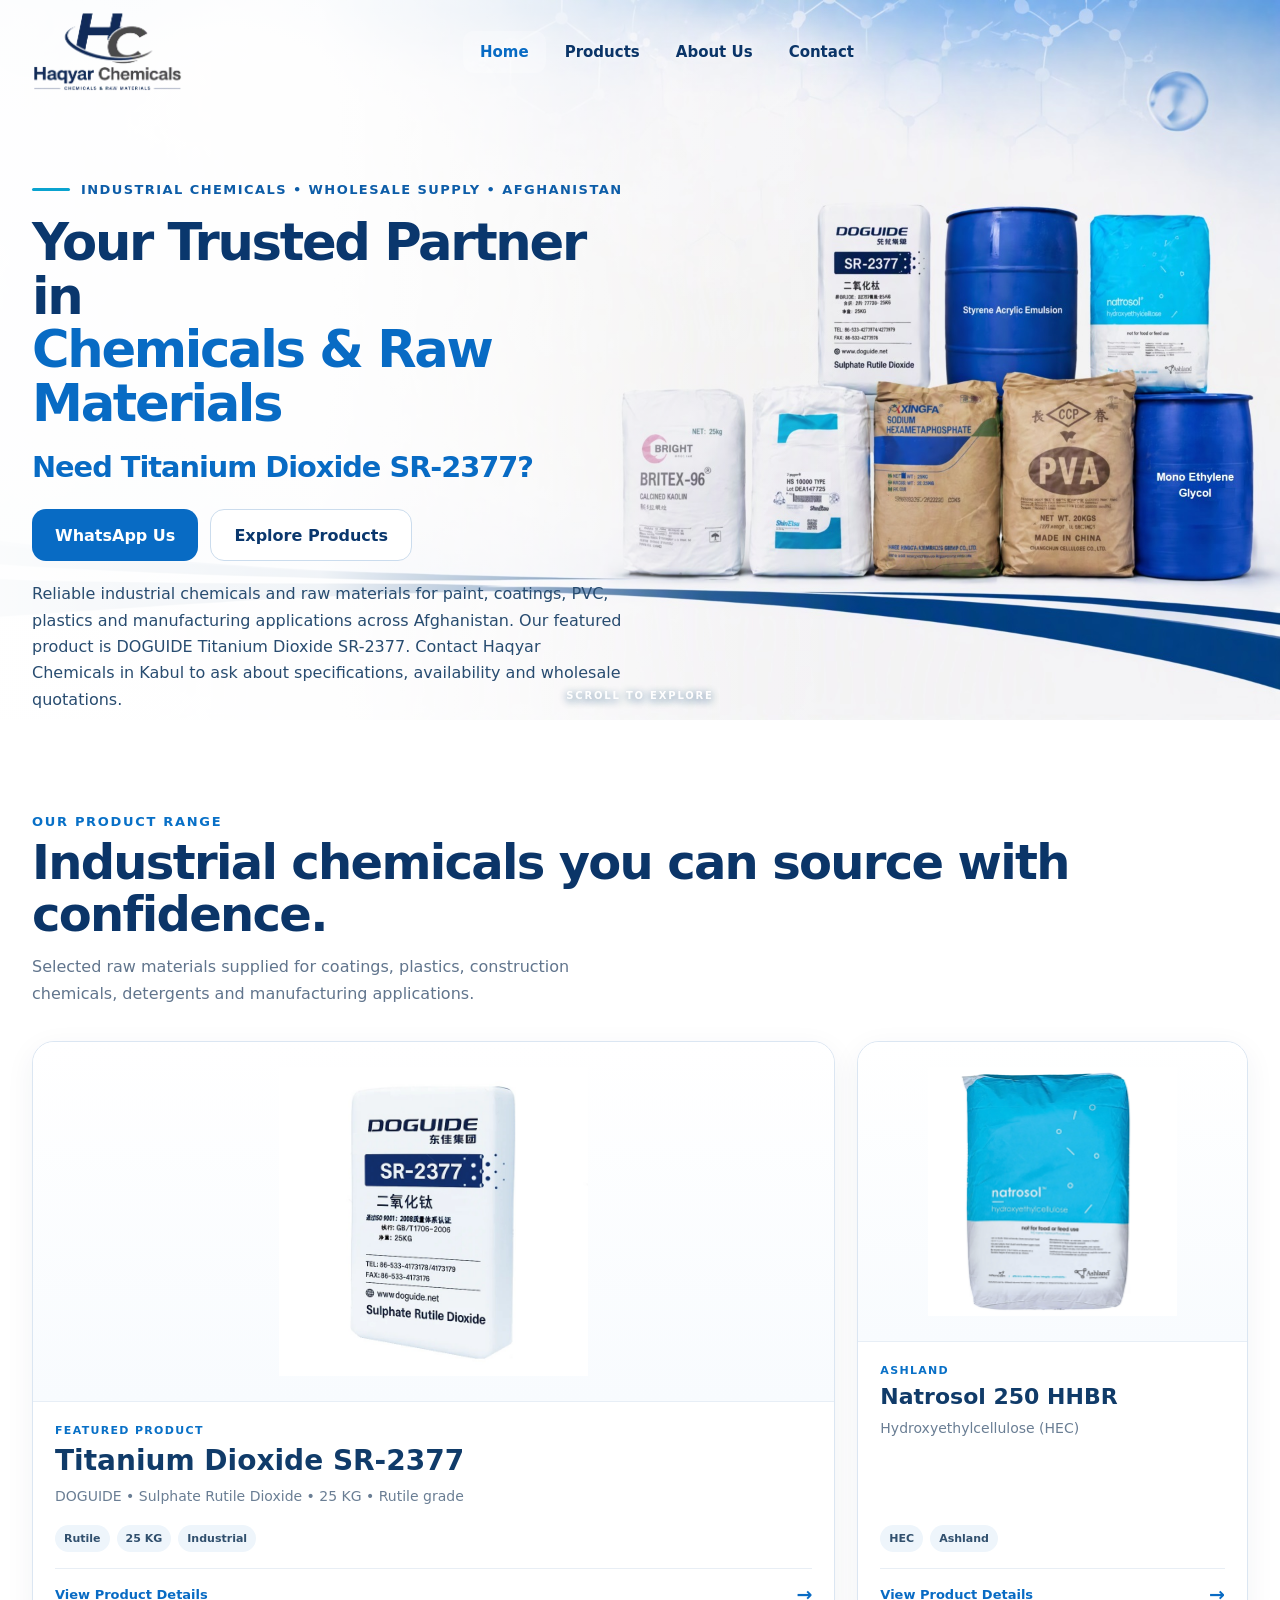
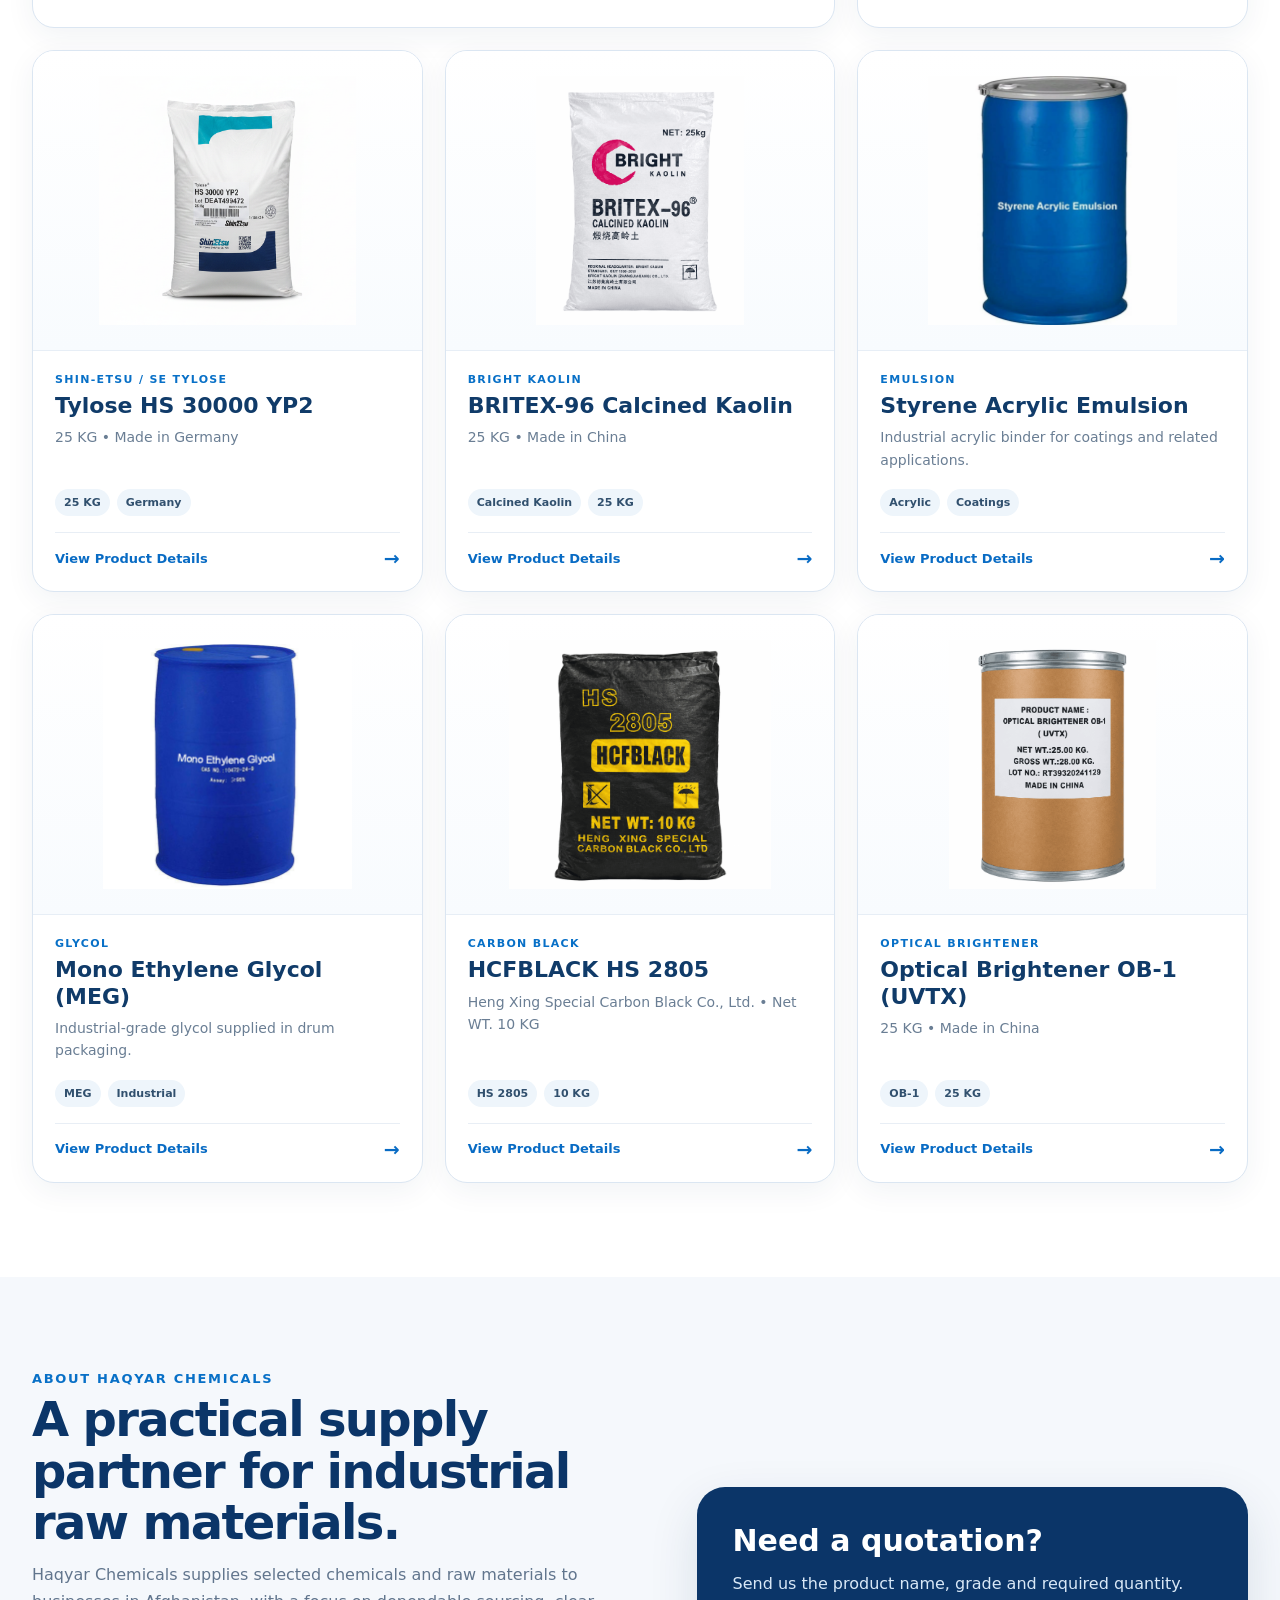
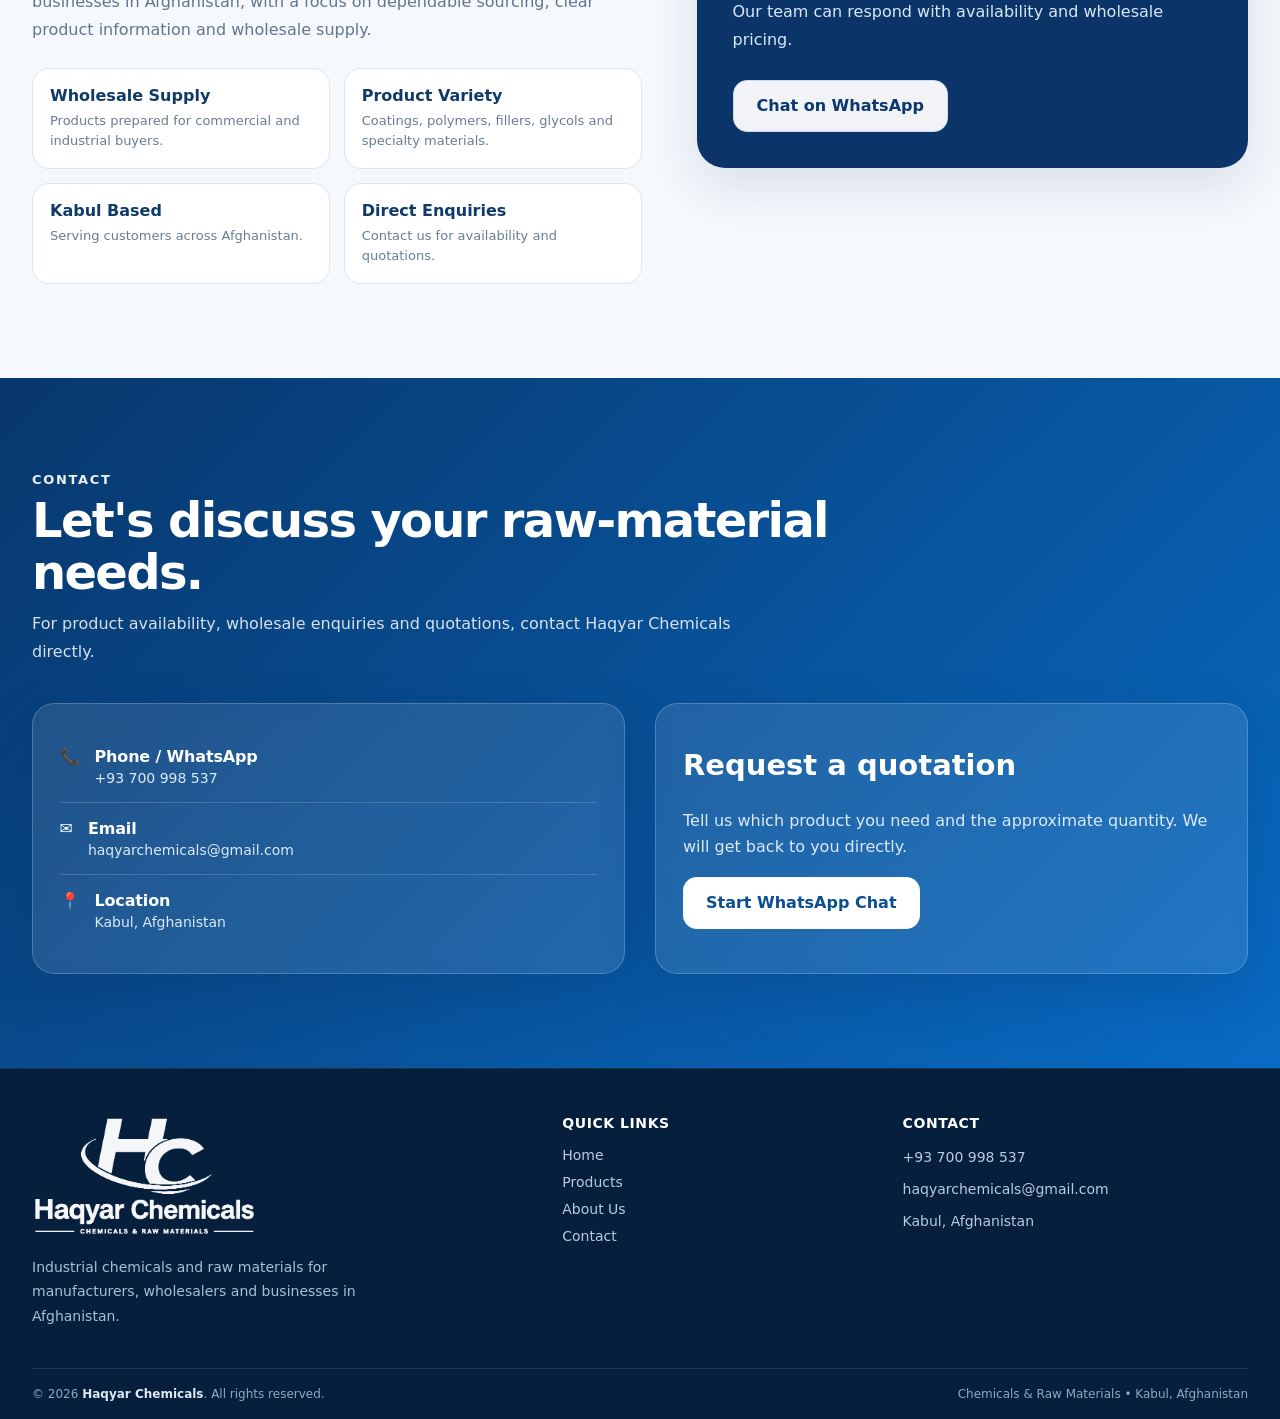
==== commit 2f2f6aad: "Update index.html" ====
--- a/index.html
+++ b/index.html
@@ -95,10 +95,11 @@
 .hero-subheadline{
   margin:22px 0 0;
   color:#086bc4;
-  font-size:clamp(34px,3.0vw,50px);
+  font-size:clamp(28px,2.25vw,38px);
   line-height:1.08;
   letter-spacing:-.035em;
   font-weight:800;
+  white-space:nowrap;
 }
 .hero-actions{
   margin-top:22px;
@@ -215,7 +216,7 @@
   .hero-copy{width:100%;max-width:560px;padding-bottom:80px}
   .eyebrow{font-size:11px;letter-spacing:.09em;margin-bottom:14px}
   .hero h1{font-size:40px;line-height:1.05}
-  .hero-subheadline{font-size:29px;line-height:1.12;margin-top:18px}
+  .hero-subheadline{font-size:27px;line-height:1.12;margin-top:18px;white-space:normal}
   .hero-lead{font-size:15px;max-width:440px;margin-top:19px}
   .actions{margin-top:22px}
   .btn{min-height:49px;padding:0 19px}
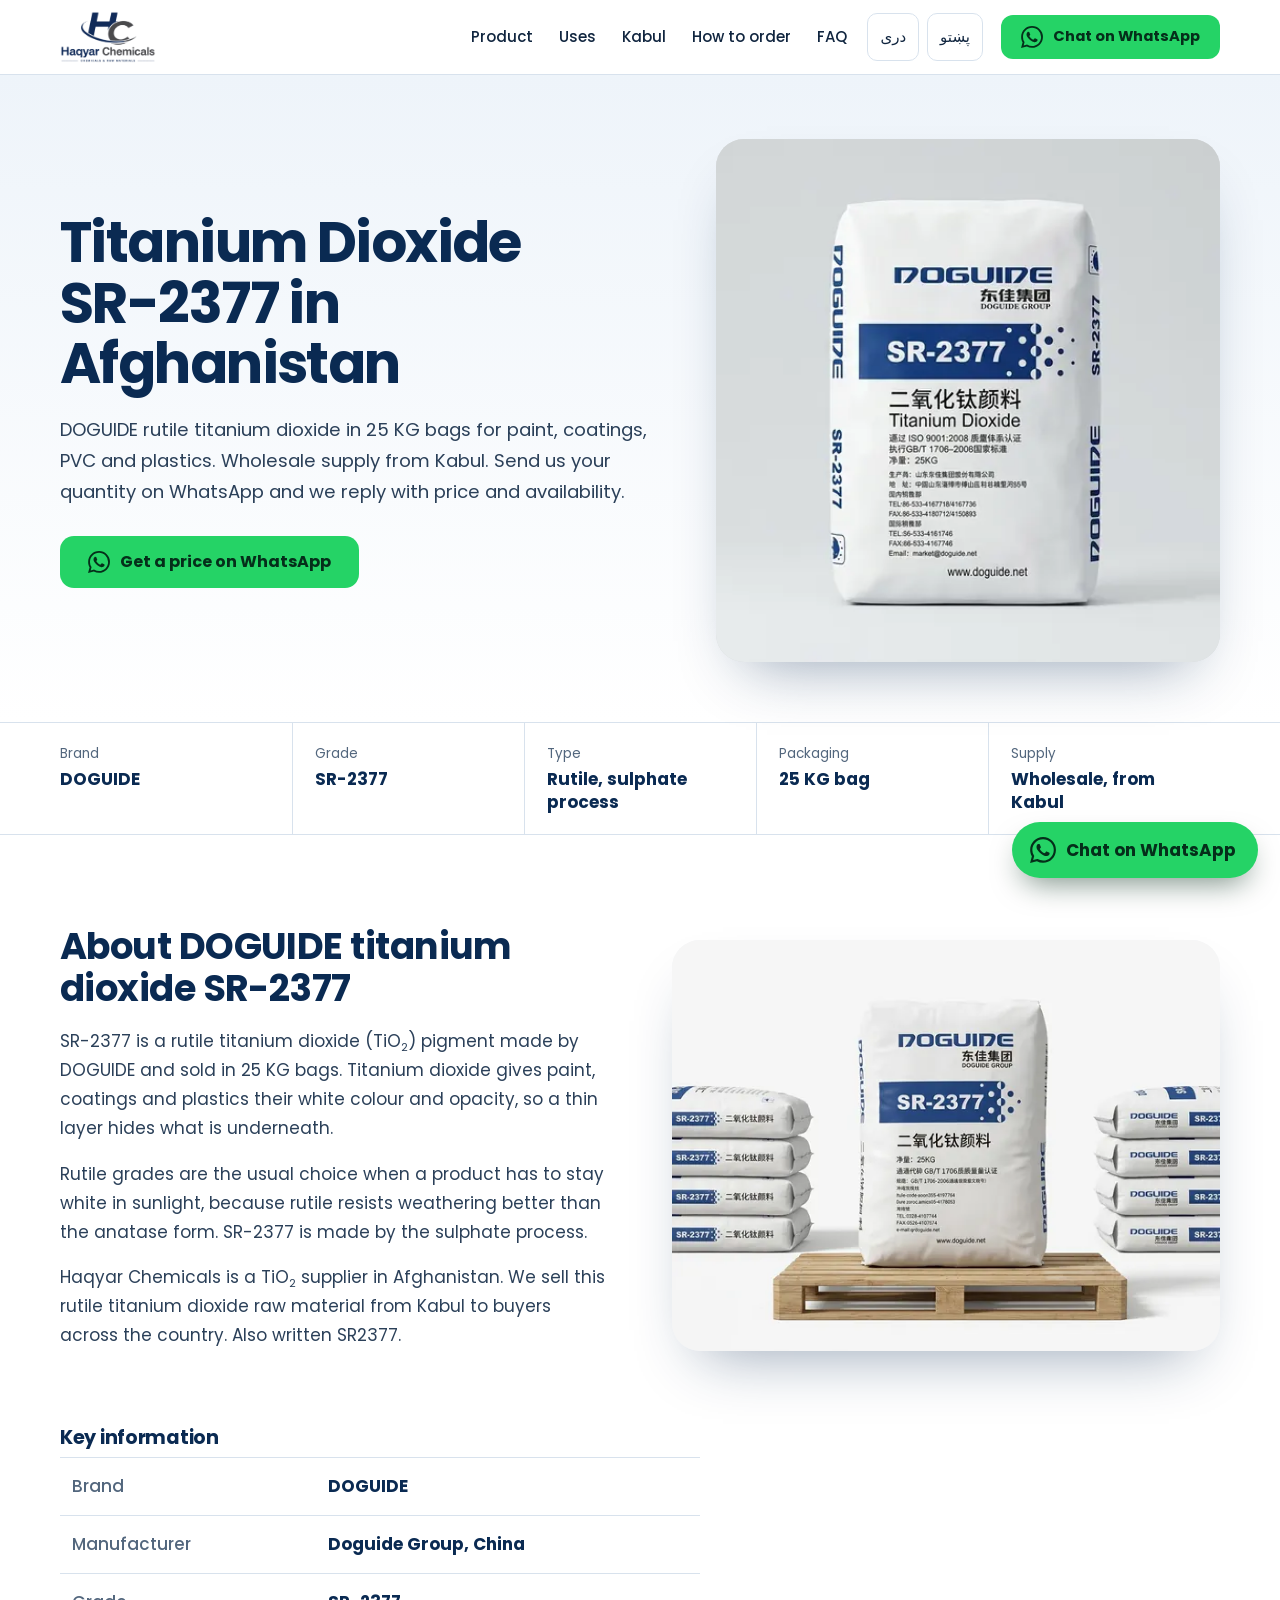
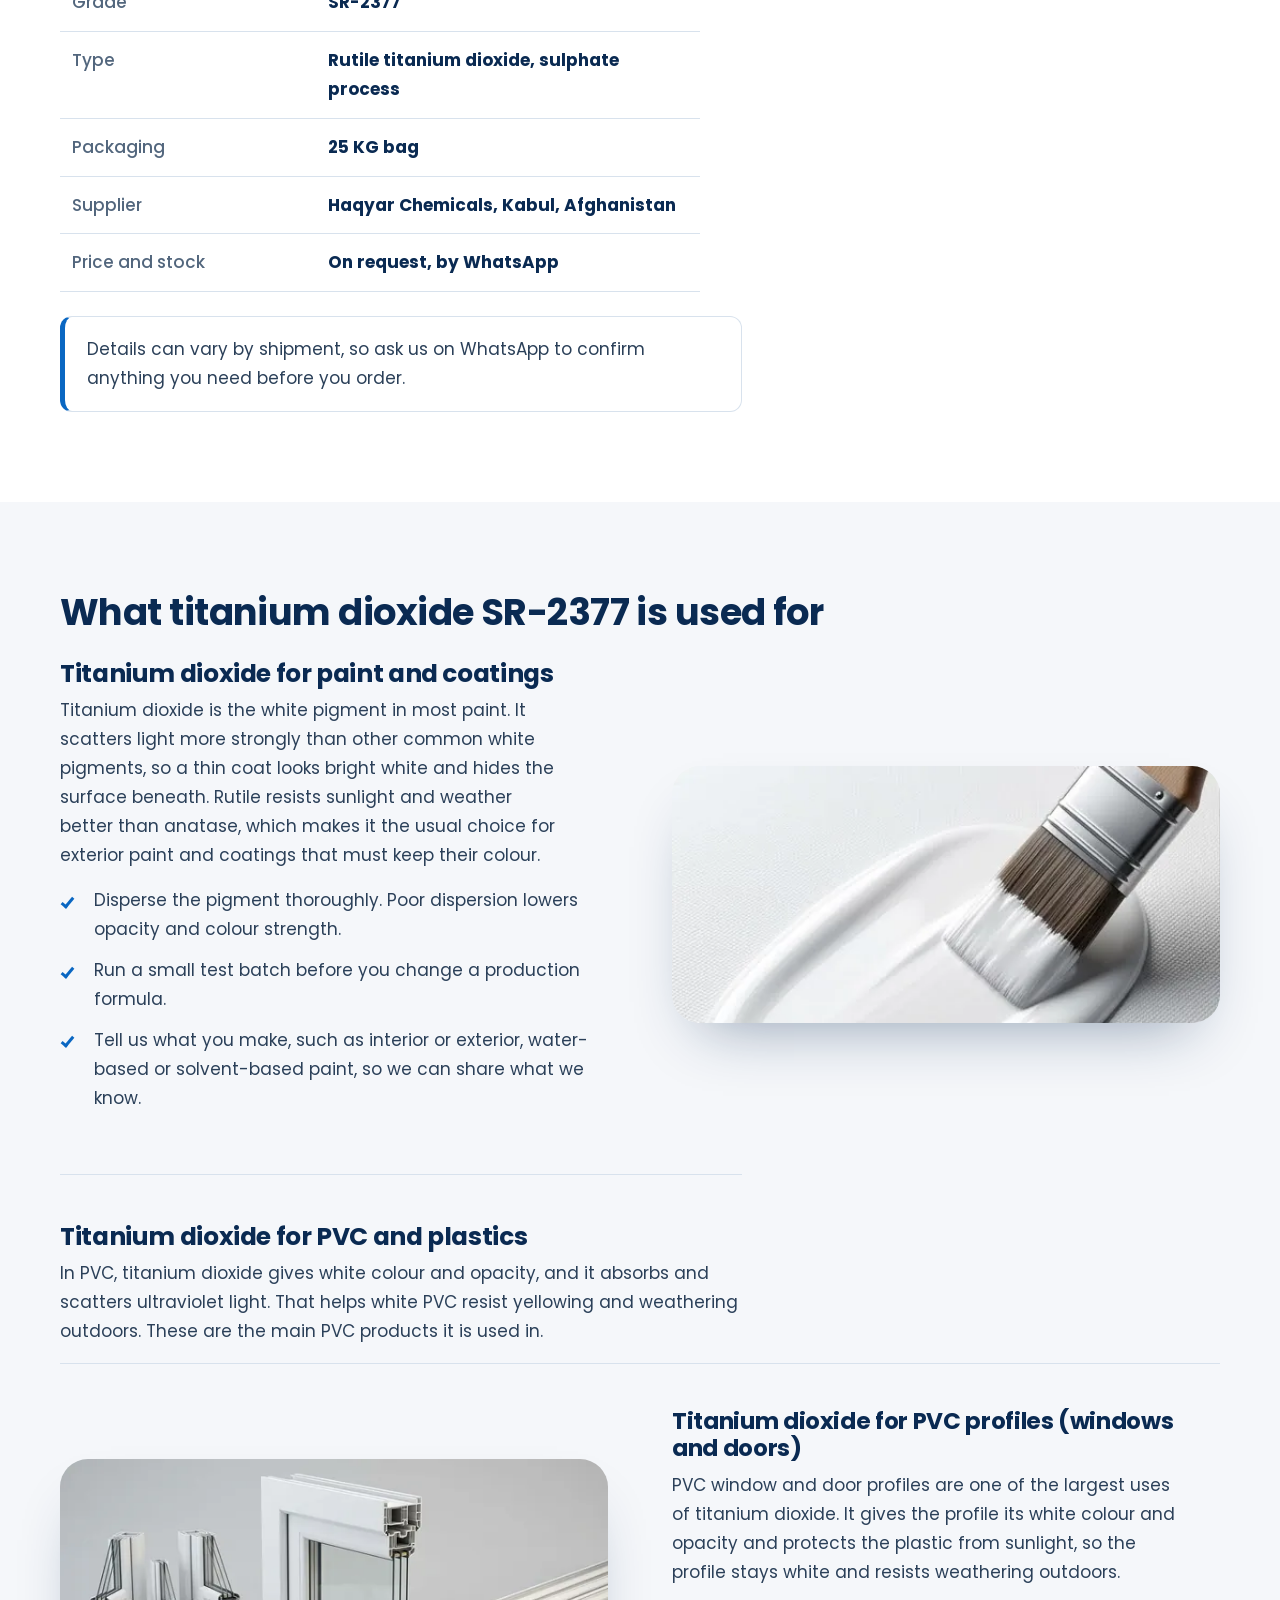
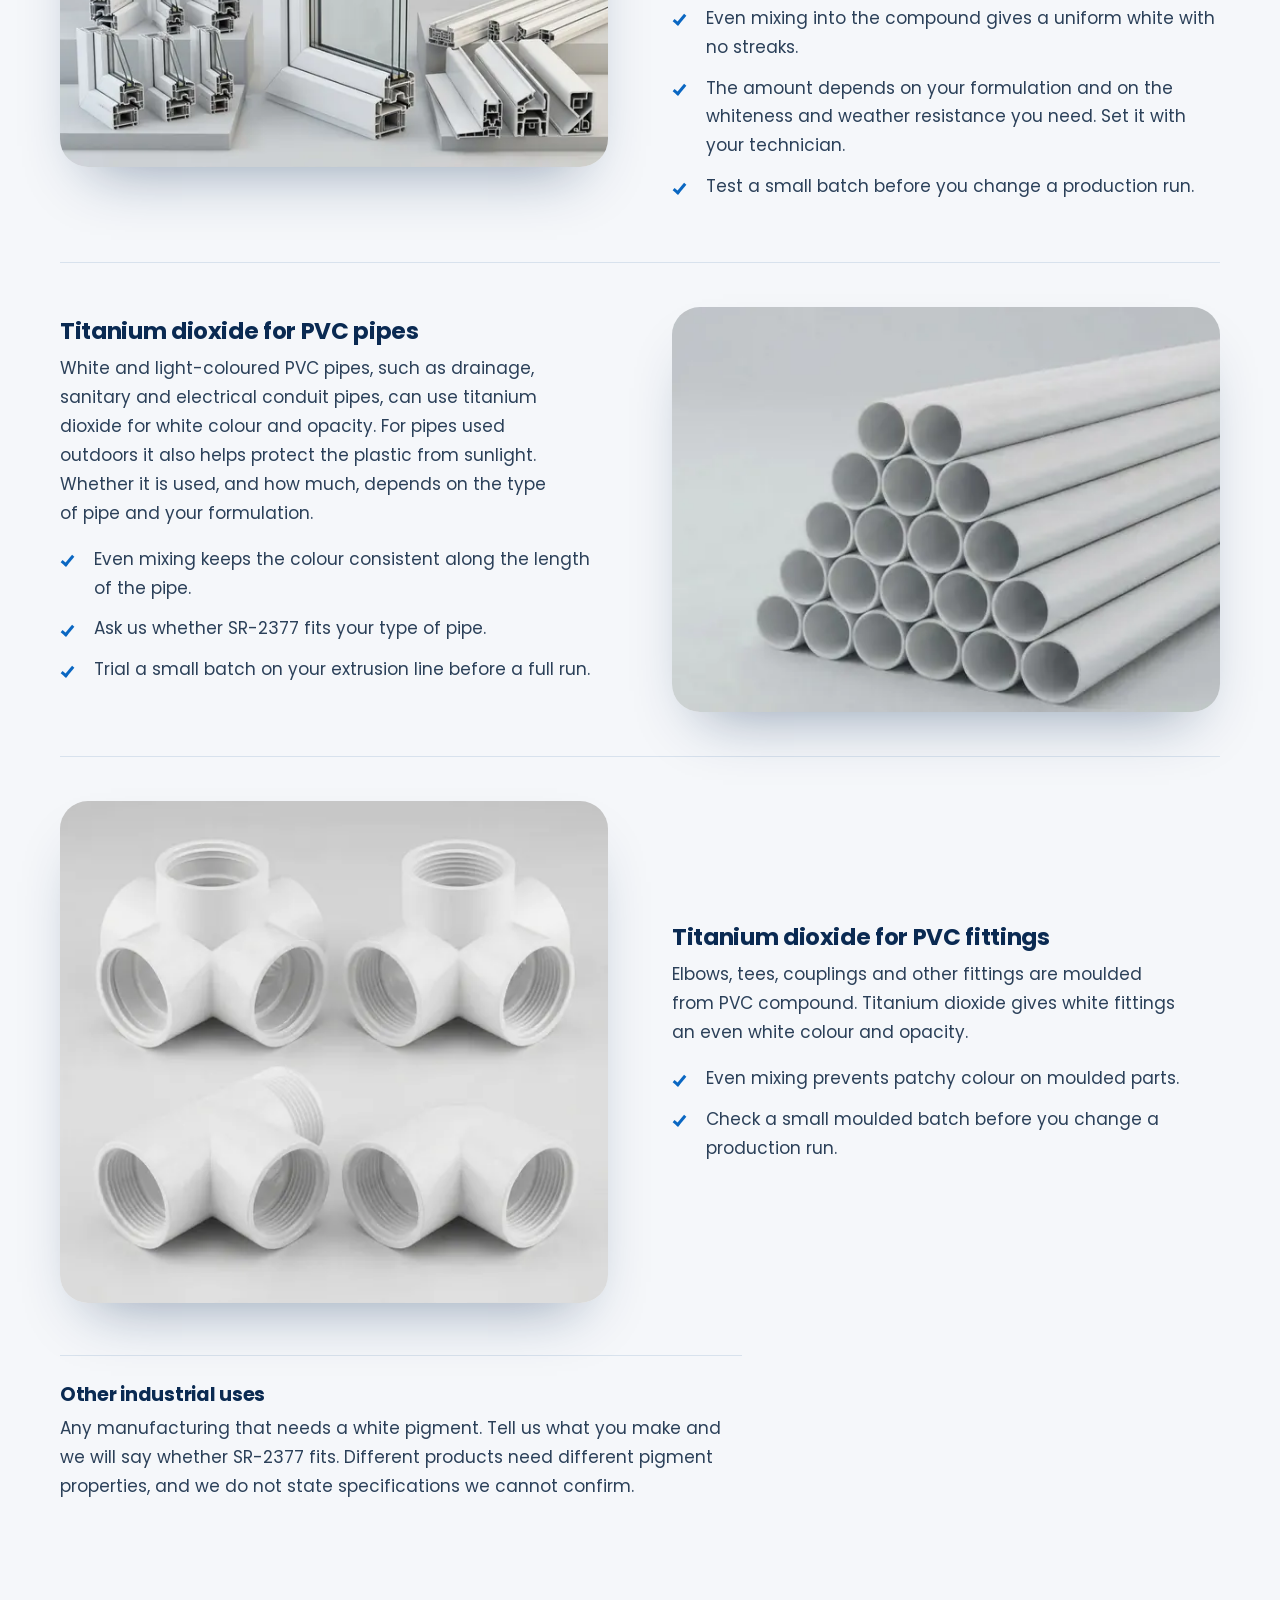
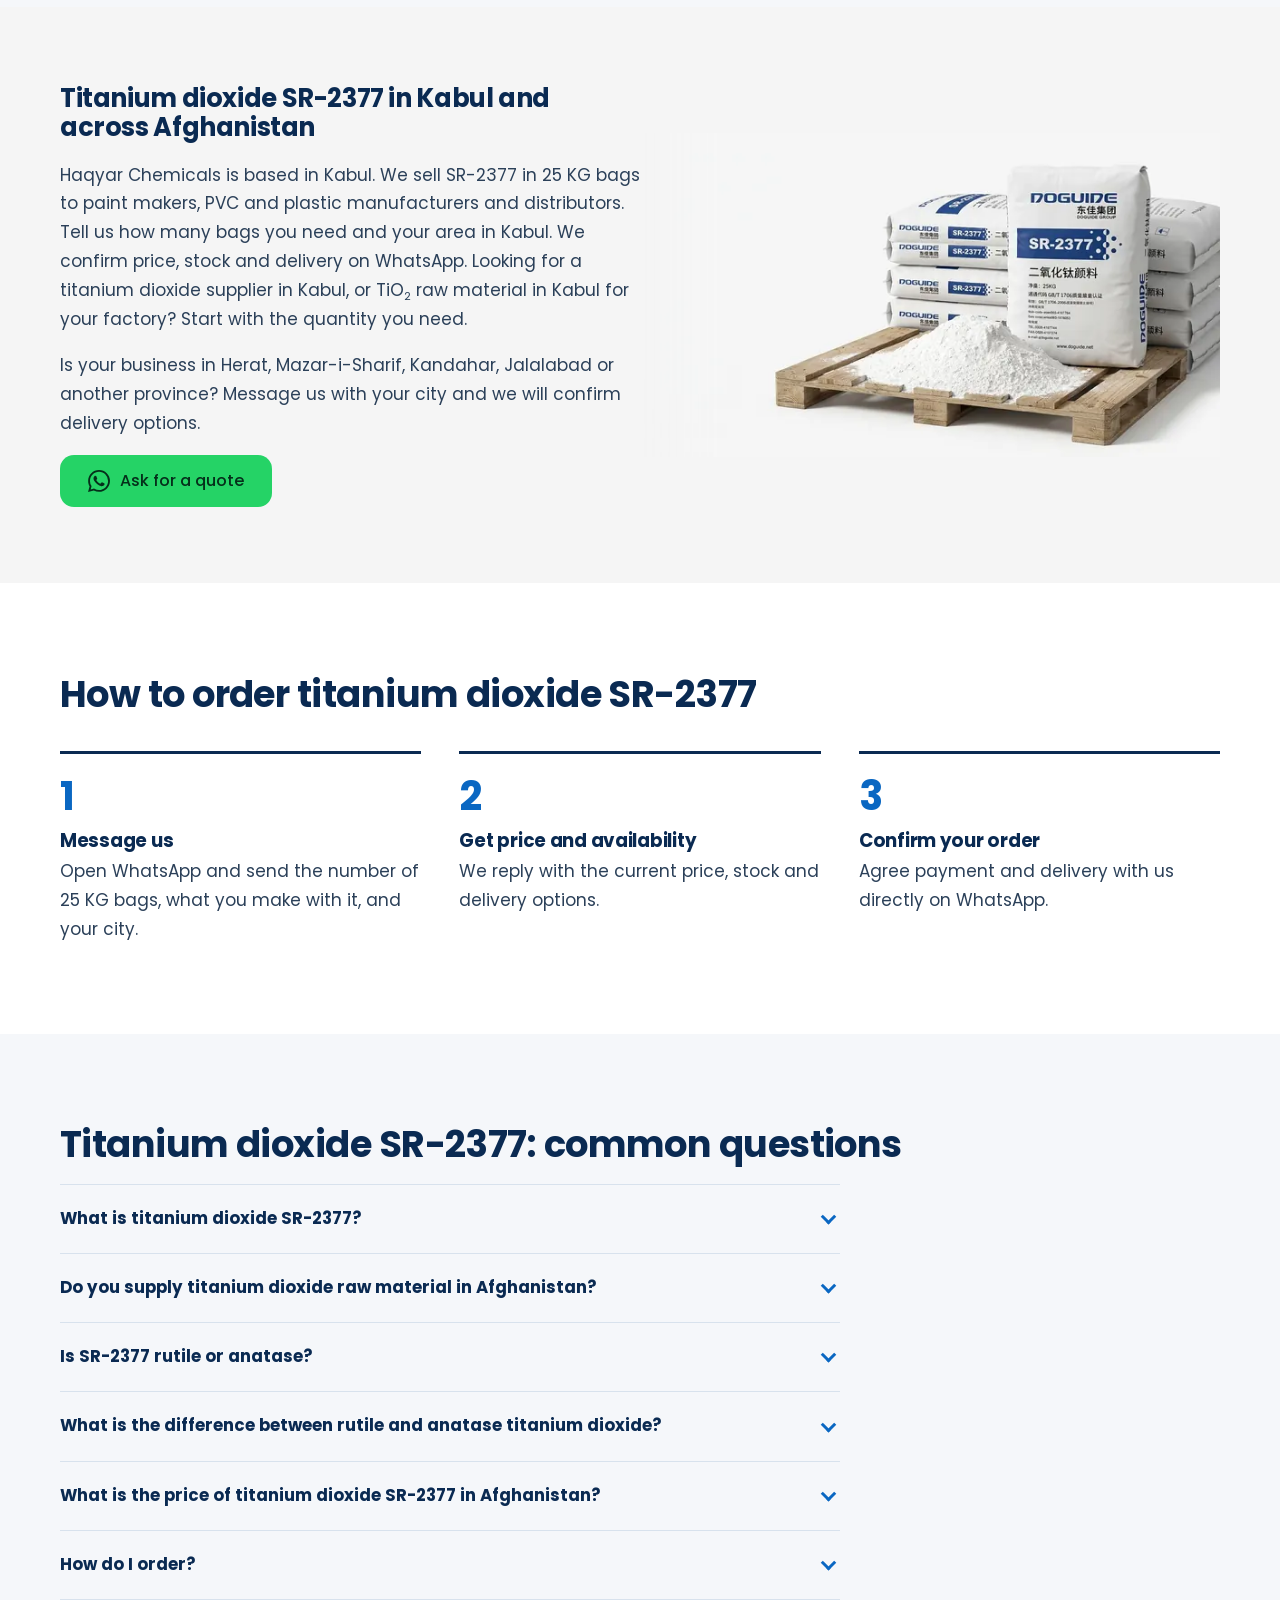
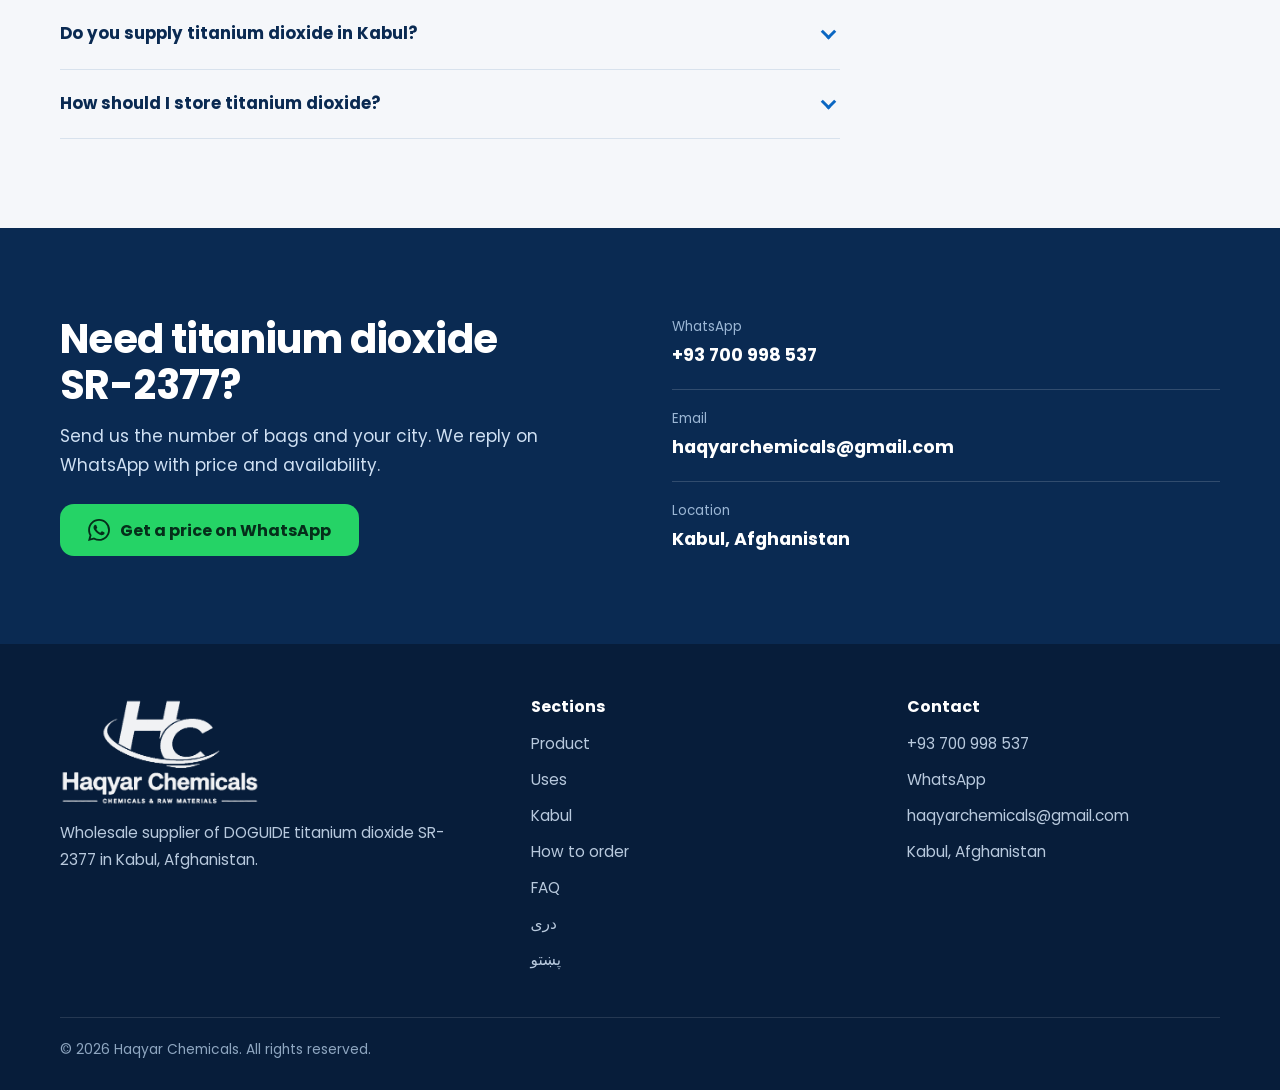
==== commit e143ea5b: "new titanium site" ====
--- a/index.html
+++ b/index.html
@@ -3,488 +3,144 @@
 <head>
 <meta charset="utf-8">
 <meta name="viewport" content="width=device-width, initial-scale=1">
-<meta name="description" content="Titanium Dioxide SR-2377 (DOGUIDE), 25 KG Rutile Titanium Dioxide available from Haqyar Chemicals in Kabul, Afghanistan. Wholesale chemical raw material supplier.">
-<title>Titanium Dioxide SR-2377 Kabul | Haqyar Chemicals</title>
-<style>
-:root{
-  --navy:#0b3568; --blue:#086bc4; --ink:#12365d; --muted:#61758d;
-  --line:#dbe6f2; --soft:#f5f8fc; --white:#fff;
-  --shadow:0 18px 50px rgba(13,48,85,.12);
-  --radius:22px;
-}
-*{box-sizing:border-box}
-html{scroll-behavior:smooth}
-body{margin:0;font-family:Inter,ui-sans-serif,system-ui,-apple-system,"Segoe UI",Arial,sans-serif;color:var(--ink);background:#fff}
-a{color:inherit;text-decoration:none}
-img{display:block;max-width:100%}
-.container{width:min(1400px,calc(100% - 64px));margin:auto}
-
-/* HEADER — logo left, menu beside it */
-.site-header{
-  position:absolute;z-index:50;top:0;left:0;right:0;
-  height:104px;display:flex;align-items:center;
-  background:transparent;
-  backdrop-filter:none;-webkit-backdrop-filter:none;
-  border-bottom:1px solid transparent;
-}
-.header-inner{
-  display:flex;align-items:center;justify-content:flex-start;
-  gap:34px;
-}
-.logo{
-  display:flex;align-items:center;justify-content:flex-start;
-  flex:0 0 auto;width:390px;height:88px;
-  padding:0;
-  background:transparent;
-  box-shadow:none;
-}
-.logo img{
-  display:block;width:auto;height:82px;max-width:100%;
-  object-fit:contain;background:transparent;
-}
-.nav{
-  display:flex;align-items:center;gap:2px;
-  padding:5px 7px;border-radius:16px;
-  background:transparent;
-  backdrop-filter:none;-webkit-backdrop-filter:none;
-}
-.nav a{
-  padding:12px 17px;border-radius:11px;font-weight:850;font-size:15px;
-  color:#0b3568;text-shadow:0 1px 10px rgba(255,255,255,.95);
-}
-.nav a:hover,.nav a.active{
-  background:rgba(255,255,255,.24);color:var(--blue);
-}
-.menu{
-  display:none;border:1px solid rgba(255,255,255,.7);
-  background:rgba(255,255,255,.84);backdrop-filter:blur(10px);
-  border-radius:12px;padding:9px 11px;font-size:22px;color:var(--navy)
-}
-
-/* HERO */
-.hero{
-  position:relative;isolation:isolate;overflow:hidden;
-  aspect-ratio:16/9;
-  background:#f7fbff url("assets/hero.jpg") center center/100% 100% no-repeat;
-}
-.hero::after{
-  content:"";position:absolute;inset:0;z-index:-1;
-  background:
-    linear-gradient(90deg,rgba(255,255,255,.98) 0%,rgba(255,255,255,.94) 25%,
-    rgba(255,255,255,.68) 39%,rgba(255,255,255,.16) 55%,rgba(255,255,255,0) 67%);
-}
-.hero-content{
-  min-height:100svh;display:flex;align-items:center;
-  padding-top:88px;
-}
-.hero-copy{
-  width:min(650px,48vw);max-width:650px;
-  padding-bottom:20px;position:relative;z-index:2;
-}
-.eyebrow{
-  display:flex;align-items:center;gap:11px;color:#0d5da8;
-  font-size:13px;font-weight:850;letter-spacing:.11em;
-  text-transform:uppercase;margin-bottom:17px;line-height:1.5;
-}
-.eyebrow::before{content:"";width:38px;height:3px;background:#0aa3cf;border-radius:9px;flex:0 0 auto}
-.hero h1{
-  margin:0;color:#0a376d;font-size:clamp(48px,4.0vw,64px);
-  line-height:1.045;letter-spacing:-.045em;font-weight:850;
-}
-.hero h1 span{color:#086bc4}
-.hero-subheadline{
-  margin:22px 0 0;
-  color:#086bc4;
-  font-size:clamp(28px,2.25vw,38px);
-  line-height:1.08;
-  letter-spacing:-.035em;
-  font-weight:800;
-  white-space:nowrap;
-}
-.hero-actions{
-  margin-top:22px;
-}
-.hero-lead{
-  max-width:590px;margin:20px 0 0;color:#284c70;
-  font-size:16px;line-height:1.65;
-}
-.actions{display:flex;flex-wrap:wrap;gap:12px;margin-top:26px}
-.btn{display:inline-flex;align-items:center;justify-content:center;min-height:52px;padding:0 23px;border-radius:14px;font-weight:800;transition:.2s transform,.2s box-shadow}
-.btn:hover{transform:translateY(-2px);box-shadow:0 10px 22px rgba(9,72,133,.16)}
-.btn-primary{background:#086bc4;color:#fff}.btn-secondary{background:rgba(255,255,255,.94);color:#0a376d;border:1px solid #cbdced}
-.hero-badges{display:flex;flex-wrap:wrap;gap:9px;margin-top:23px}
-.badge{background:rgba(255,255,255,.9);border:1px solid rgba(210,224,238,.9);border-radius:999px;padding:8px 12px;font-size:11px;font-weight:800;color:#294a6a;box-shadow:0 7px 18px rgba(19,57,91,.07)}
-.trust-row{display:flex;align-items:center;gap:0;margin-top:31px;max-width:620px}
-.trust-item{display:flex;align-items:center;gap:10px;padding:0 22px 0 0;margin-right:18px;border-right:1px solid rgba(24,91,145,.22);min-height:44px}
-.trust-item:last-child{border-right:0;margin-right:0}
-.trust-icon{width:31px;height:31px;border:2px solid #0876d1;border-radius:9px;display:grid;place-items:center;color:#0876d1;font-size:15px;font-weight:900;flex:0 0 auto}
-.trust-item strong{display:block;font-size:11px;color:#143e68;line-height:1.2}.trust-item span{display:block;font-size:9px;color:#6b8198;margin-top:3px;white-space:nowrap}
-.scroll-note{position:absolute;left:50%;bottom:19px;transform:translateX(-50%);font-size:10px;font-weight:900;letter-spacing:.18em;color:#fff;text-shadow:0 2px 9px #27577e;opacity:.9;z-index:2}
-
-/* SECTIONS */
-.section{padding:94px 0}
-.section.alt{background:var(--soft)}
-.section-head{display:flex;justify-content:space-between;align-items:end;gap:25px;margin-bottom:34px}
-.kicker{color:#0870c7;font-size:13px;font-weight:900;letter-spacing:.13em;text-transform:uppercase}
-.section h2{margin:8px 0 0;font-size:clamp(31px,4vw,48px);line-height:1.08;letter-spacing:-.035em;color:#0b3568}
-.section-intro{max-width:610px;color:var(--muted);line-height:1.7;margin:12px 0 0}
-
-/* PRODUCT GRID */
-.product-grid{display:grid;grid-template-columns:repeat(3,minmax(0,1fr));gap:22px}
-.product-card{
-  background:#fff;border:1px solid var(--line);border-radius:var(--radius);
-  overflow:hidden;box-shadow:0 8px 30px rgba(13,48,85,.06);
-  display:flex;flex-direction:column;min-width:0;transition:.22s transform,.22s box-shadow
-}
-.product-card:hover{transform:translateY(-5px);box-shadow:var(--shadow)}
-.product-card.featured{grid-column:span 2}
-.product-image{
-  height:300px;background:linear-gradient(180deg,#fff,#f8fbfe);
-  border-bottom:1px solid #e7eef6;display:flex;align-items:center;justify-content:center;padding:25px
-}
-.product-card.featured .product-image{height:360px}
-.product-image img{width:100%;height:100%;object-fit:contain}
-.product-body{padding:22px;display:flex;flex-direction:column;flex:1}
-.product-label{font-size:11px;font-weight:900;letter-spacing:.12em;text-transform:uppercase;color:#0870c7}
-.product-title{font-size:22px;line-height:1.2;font-weight:850;color:#103b69;margin:7px 0}
-.product-meta{color:#6a7e94;font-size:14px;line-height:1.6;margin:0}
-.product-tags{display:flex;flex-wrap:wrap;gap:7px;margin-top:auto;padding-top:18px}
-.tag{font-size:11px;font-weight:800;color:#31506e;background:#eef5fb;border-radius:999px;padding:7px 9px}
-.product-card.featured .product-title{font-size:28px}
-.product-detail-link{display:flex;align-items:center;justify-content:space-between;margin-top:16px;padding-top:14px;border-top:1px solid #e8eef5;color:#086bc4;font-weight:850;font-size:13px}.product-detail-link span{font-size:19px;transition:.2s}.product-card:hover .product-detail-link span{transform:translateX(4px)}
-
-/* ABOUT */
-.about-grid{display:grid;grid-template-columns:1.05fr .95fr;gap:55px;align-items:center}
-.about-panel{background:#0b3568;color:#fff;border-radius:28px;padding:36px;box-shadow:var(--shadow)}
-.about-panel h3{font-size:30px;margin:0 0 12px}
-.about-panel p{color:#d9e8f7;line-height:1.75;margin:0}
-.points{display:grid;grid-template-columns:1fr 1fr;gap:14px;margin-top:25px}
-.point{padding:17px;border:1px solid #dbe6f2;border-radius:17px;background:#fff}
-.point strong{display:block;color:#103b69;margin-bottom:5px}.point span{font-size:13px;color:#687d93;line-height:1.5}
-
-/* CONTACT */
-.contact{background:linear-gradient(135deg,#08376c,#086bc4);color:#fff}
-.contact .section h2,.contact .kicker{color:#fff}
-.contact .section-intro{color:#d9e8f7}
-.contact-grid{display:grid;grid-template-columns:1fr 1fr;gap:30px;align-items:stretch}
-.contact-card{background:rgba(255,255,255,.1);border:1px solid rgba(255,255,255,.2);border-radius:22px;padding:27px}
-.contact-item{display:flex;gap:15px;padding:16px 0;border-bottom:1px solid rgba(255,255,255,.16)}
-.contact-item:last-child{border-bottom:0}
-.contact-item b{display:block}.contact-item span{color:#dceafa;font-size:14px}
-.quote{display:flex;flex-direction:column;justify-content:center}
-.quote h3{font-size:29px;margin:0 0 10px}.quote p{color:#dceafa;line-height:1.65}
-.quote .btn{align-self:flex-start;background:#fff;color:#0b4e91}
-
-/* FOOTER */
-footer{padding:30px 0;background:#07294f;color:#bcd0e3}
-.footer-inner{display:flex;justify-content:space-between;align-items:center;gap:20px}
-.footer-brand{font-weight:850;color:#fff}.footer-small{font-size:12px}
-
-/* MOBILE */
-@media(max-width:980px){
-  .brand{min-width:0}
-  .brand-name{font-size:21px}
-  .brand-sub{font-size:9px}
-  .nav{display:none;position:absolute;top:82px;left:20px;right:20px;background:rgba(255,255,255,.96);padding:10px;border-radius:18px;box-shadow:var(--shadow);flex-direction:column;align-items:stretch}
-  .nav.open{display:flex}.menu{display:block}
-  .hero{aspect-ratio:16/9;background-position:center;background-size:100% 100%}
-  .hero-copy{width:min(590px,52vw);max-width:590px}
-  .hero h1{font-size:clamp(44px,5vw,60px)}
-  .product-grid{grid-template-columns:repeat(2,minmax(0,1fr))}
-  .product-card.featured{grid-column:span 2}
-  .about-grid,.contact-grid{grid-template-columns:1fr}
-}
-@media(max-width:680px){
-  .container{width:min(100% - 28px,560px)}
-  .site-header{height:72px}
-  .header-inner{gap:10px}
-  .logo{width:245px;height:60px;padding:0;border-radius:0}
-  .logo img{height:56px;max-width:100%}
-  .nav{top:72px;left:14px;right:14px}
-  .hero{
-    min-height:780px;
-    aspect-ratio:auto;
-    background-position:center top;
-    background-size:auto 100%;
-    background-color:#f8fbff;
-  }
-  .hero::after{
-    background:linear-gradient(180deg,rgba(255,255,255,.97) 0 43%,
-      rgba(255,255,255,.52) 57%,rgba(255,255,255,.08) 75%);
-  }
-  .hero-content{height:auto;min-height:780px;align-items:flex-start;padding-top:104px}
-  .hero-copy{width:100%;max-width:560px;padding-bottom:80px}
-  .eyebrow{font-size:11px;letter-spacing:.09em;margin-bottom:14px}
-  .hero h1{font-size:40px;line-height:1.05}
-  .hero-subheadline{font-size:27px;line-height:1.12;margin-top:18px;white-space:normal}
-  .hero-lead{font-size:15px;max-width:440px;margin-top:19px}
-  .actions{margin-top:22px}
-  .btn{min-height:49px;padding:0 19px}
-  .hero-badges{display:none}.trust-row{display:none}
-  .scroll-note{display:none}
-  .section{padding:70px 0}
-  .product-grid{grid-template-columns:1fr}
-  .product-card.featured{grid-column:auto}
-  .product-card.featured .product-image,.product-image{height:300px}
-  .product-card.featured .product-title{font-size:25px}
-  .points{grid-template-columns:1fr}
-  .footer-inner{flex-direction:column;align-items:flex-start}
-}
-
-@media(min-width:681px) and (max-width:1100px){
-  .hero-copy{width:560px;max-width:560px}
-  .hero h1{font-size:48px}
-  .hero::after{background:linear-gradient(90deg,rgba(255,255,255,.985) 0%,rgba(255,255,255,.92) 31%,rgba(255,255,255,.50) 50%,rgba(255,255,255,0) 68%)}
-}
-
-/* CONTACT / FOOTER POLISH */
-.contact h2{color:#fff!important;max-width:900px}
-.contact .section-head{margin-bottom:38px}
-.contact .kicker{color:#fff!important;opacity:.92}
-.contact .section-intro{color:rgba(255,255,255,.84);max-width:760px}
-.contact-card{box-shadow:0 20px 55px rgba(0,28,70,.16);backdrop-filter:blur(8px);-webkit-backdrop-filter:blur(8px)}
-.contact-item b{font-size:16px;letter-spacing:-.01em}
-.contact-item span{display:block;margin-top:4px}
-
-footer{padding:0;background:#061f3d;color:#b9cbe0;border-top:1px solid rgba(255,255,255,.08)}
-.footer-main{display:grid;grid-template-columns:1.35fr .8fr 1fr;gap:64px;padding:46px 0 40px}
-.footer-brand-block{max-width:390px}
-.footer-logo{display:block;width:225px;height:auto;margin-bottom:18px;filter:brightness(0) invert(1);opacity:.96}
-.footer-tagline{margin:0;color:#a9bed5;font-size:14px;line-height:1.75;max-width:340px}
-.footer-heading{margin:0 0 16px;color:#fff;font-size:14px;font-weight:850;letter-spacing:.04em}
-.footer-links{display:grid;gap:11px}
-.footer-links a{color:#b9cbe0;font-size:14px;transition:color .2s ease,transform .2s ease}
-.footer-links a:hover{color:#fff;transform:translateX(3px)}
-.footer-contact{display:grid;gap:11px}
-.footer-contact a,.footer-contact span{color:#b9cbe0;font-size:14px;line-height:1.5}
-.footer-contact a:hover{color:#fff}
-.footer-bottom{border-top:1px solid rgba(255,255,255,.1);padding:18px 0;display:flex;justify-content:space-between;align-items:center;gap:20px}
-.footer-bottom span{font-size:12px;color:#8fa8c2}
-.footer-bottom strong{color:#dce8f4;font-weight:700}
-@media(max-width:760px){
-  .footer-main{grid-template-columns:1fr;gap:30px;padding:38px 0 30px}
-  .footer-bottom{align-items:flex-start;flex-direction:column;gap:7px}
-  .footer-logo{width:210px}
-}
-
-</style>
-
+<title>Titanium Dioxide SR-2377 in Afghanistan | Supplier in Kabul</title>
+<meta name="description" content="Titanium dioxide supplier in Kabul, Afghanistan: DOGUIDE SR-2377 rutile TiO2 raw material, 25 KG bags for paint and PVC. Ask the price on WhatsApp.">
+<link rel="canonical" href="https://haqyarchemicals.github.io/haqyar-chemicals/">
+<link rel="alternate" hreflang="en" href="https://haqyarchemicals.github.io/haqyar-chemicals/">
+<link rel="alternate" hreflang="fa-AF" href="https://haqyarchemicals.github.io/haqyar-chemicals/fa/">
+<link rel="alternate" hreflang="ps-AF" href="https://haqyarchemicals.github.io/haqyar-chemicals/ps/">
+<link rel="alternate" hreflang="x-default" href="https://haqyarchemicals.github.io/haqyar-chemicals/">
+<meta name="theme-color" content="#0a2a52">
+<meta property="og:type" content="website">
+<meta property="og:site_name" content="Haqyar Chemicals">
+<meta property="og:title" content="Titanium Dioxide SR-2377 in Afghanistan | Supplier in Kabul">
+<meta property="og:description" content="Titanium dioxide supplier in Kabul, Afghanistan: DOGUIDE SR-2377 rutile TiO2 raw material, 25 KG bags for paint and PVC. Ask the price on WhatsApp.">
+<meta property="og:url" content="https://haqyarchemicals.github.io/haqyar-chemicals/">
+<meta property="og:image" content="https://haqyarchemicals.github.io/haqyar-chemicals/assets/og-image.jpg">
+<meta property="og:image:width" content="1200"><meta property="og:image:height" content="630">
+<meta property="og:image:alt" content="DOGUIDE Titanium Dioxide SR-2377 25 KG bag - Haqyar Chemicals, Kabul, Afghanistan">
+<meta property="og:locale" content="en_US">
+<meta name="twitter:card" content="summary_large_image">
+<link rel="icon" href="favicon.ico" sizes="48x48">
+<link rel="icon" type="image/png" sizes="192x192" href="assets/icon-192.png">
+<link rel="apple-touch-icon" href="assets/apple-touch-icon.png">
+<link rel="preload" href="assets/fonts/poppins-400.woff" as="font" type="font/woff" crossorigin>
+<link rel="preload" href="assets/fonts/poppins-700.woff" as="font" type="font/woff" crossorigin>
+<link rel="preload" as="image" type="image/webp" imagesrcset="assets/hero-sr2377-bag-480.webp 480w, assets/hero-sr2377-bag-740.webp 740w" imagesizes="(max-width: 900px) calc(100vw - 32px), 530px" fetchpriority="high">
+<link rel="stylesheet" href="assets/style.css">
+<script type="application/ld+json">{"@context":"https://schema.org","@type":"LocalBusiness","@id":"https://haqyarchemicals.github.io/haqyar-chemicals/#business","name":"Haqyar Chemicals","url":"https://haqyarchemicals.github.io/haqyar-chemicals/","logo":"https://haqyarchemicals.github.io/haqyar-chemicals/assets/logo-transparent.png","image":"https://haqyarchemicals.github.io/haqyar-chemicals/assets/og-image.jpg","description":"Wholesale supplier of DOGUIDE Titanium Dioxide SR-2377 (25 KG rutile titanium dioxide) in Kabul, Afghanistan.","telephone":"+93700998537","email":"haqyarchemicals@gmail.com","address":{"@type":"PostalAddress","addressLocality":"Kabul","addressCountry":"AF"},"areaServed":{"@type":"Country","name":"Afghanistan"}}</script>
+<script type="application/ld+json">{"@context":"https://schema.org","@type":"WebSite","name":"Haqyar Chemicals","url":"https://haqyarchemicals.github.io/haqyar-chemicals/","inLanguage":"en"}</script>
+<script type="application/ld+json">{"@context":"https://schema.org","@type":"Product","@id":"https://haqyarchemicals.github.io/haqyar-chemicals/#product","name":"DOGUIDE Titanium Dioxide SR-2377","url":"https://haqyarchemicals.github.io/haqyar-chemicals/","inLanguage":"en","description":"DOGUIDE SR-2377 is a rutile titanium dioxide pigment (sulphate process) in 25 KG bags for paint, coatings, PVC and plastics. Supplied wholesale by Haqyar Chemicals in Kabul, Afghanistan.","image":["https://haqyarchemicals.github.io/haqyar-chemicals/assets/sr2377-bag-photo-900.jpg","https://haqyarchemicals.github.io/haqyar-chemicals/assets/sr2377-wholesale-supply-1100.jpg"],"brand":{"@type":"Brand","name":"DOGUIDE"},"manufacturer":{"@type":"Organization","name":"Doguide Group"},"mpn":"SR-2377","sku":"SR-2377","category":"Titanium dioxide pigment","additionalProperty":[{"@type":"PropertyValue","name":"Type","value":"Rutile, sulphate process"},{"@type":"PropertyValue","name":"Packaging","value":"25 KG bag"}],"alternateName":["Titanium Dioxide Raw Material","TiO2 Supplier Afghanistan","Rutile Titanium Dioxide","Titanium Dioxide Supplier Kabul","TiO2 Raw Material Kabul"],"keywords":"Titanium Dioxide Raw Material, Titanium Dioxide Afghanistan, TiO2 Supplier Afghanistan, Rutile Titanium Dioxide, Titanium Dioxide Kabul, TiO2 Raw Material Kabul, Titanium Dioxide Supplier Kabul, Titanium Dioxide SR-2377"}</script>
 </head>
 <body>
+<a class="skip" href="#main">Skip to content</a>
+<header class="site-header"><div class="wrap bar">
+<a class="brand" href="index.html" aria-label="Haqyar Chemicals"><img src="assets/logo-transparent.png" width="460" height="249" alt="Haqyar Chemicals logo"></a>
+<button class="nav-toggle" id="nav-toggle" type="button" aria-controls="nav" aria-expanded="false" aria-label="Menu"><svg viewBox="0 0 24 24" aria-hidden="true"><path d="M4 7h16M4 12h16M4 17h16"/></svg></button>
+<nav class="nav" id="nav" aria-label="Main"><a href="#product">Product</a><a href="#uses">Uses</a><a href="#kabul">Kabul</a><a href="#order">How to order</a><a href="#faq">FAQ</a><a class="lang" href="fa/index.html" hreflang="fa-AF" lang="fa">دری</a><a class="lang" href="ps/index.html" hreflang="ps-AF" lang="ps">پښتو</a></nav>
+<a class="btn btn-wa btn-sm header-cta" href="https://wa.me/93700998537?text=Hello%20Haqyar%20Chemicals%2C%20I%20would%20like%20the%20price%20and%20availability%20of%20Titanium%20Dioxide%20SR-2377%20%2825%20KG%20bag%29.%0AQuantity%20%28bags%29%3A%20%0AWhat%20I%20make%3A%20%0ACity%3A%20" rel="noopener"><svg viewBox="0 0 24 24" aria-hidden="true"><path d="M17.472 14.382c-.297-.149-1.758-.867-2.03-.967-.273-.099-.471-.148-.67.15-.197.297-.767.966-.94 1.164-.173.199-.347.223-.644.075-.297-.15-1.255-.463-2.39-1.475-.883-.788-1.48-1.761-1.653-2.059-.173-.297-.018-.458.13-.606.134-.133.298-.347.446-.52.149-.174.198-.298.298-.497.099-.198.05-.371-.025-.52-.075-.149-.669-1.612-.916-2.207-.242-.579-.487-.5-.669-.51-.173-.008-.371-.01-.57-.01-.198 0-.52.074-.792.372-.272.297-1.04 1.016-1.04 2.479 0 1.462 1.065 2.875 1.213 3.074.149.198 2.096 3.2 5.077 4.487.709.306 1.262.489 1.694.625.712.227 1.36.195 1.871.118.571-.085 1.758-.719 2.006-1.413.248-.694.248-1.289.173-1.413-.074-.124-.272-.198-.57-.347m-5.421 7.403h-.004a9.87 9.87 0 01-5.031-1.378l-.361-.214-3.741.982.998-3.648-.235-.374a9.86 9.86 0 01-1.51-5.26c.001-5.45 4.436-9.884 9.888-9.884 2.64 0 5.122 1.03 6.988 2.898a9.825 9.825 0 012.893 6.994c-.003 5.45-4.437 9.884-9.885 9.884m8.413-18.297A11.815 11.815 0 0012.05 0C5.495 0 .16 5.335.157 11.892c0 2.096.547 4.142 1.588 5.945L.057 24l6.305-1.654a11.882 11.882 0 005.683 1.448h.005c6.554 0 11.89-5.335 11.893-11.893a11.821 11.821 0 00-3.48-8.413Z"/></svg><span>Chat on WhatsApp</span></a>
+</div></header>
+<main id="main">
 
-<header class="site-header">
-  <div class="container header-inner">
-    <a class="logo" href="#home" aria-label="Haqyar Chemicals home">
-      <img src="assets/logo-transparent.png" alt="Haqyar Chemicals">
-    </a>
-    <nav class="nav" id="nav">
-      <a class="active" href="#home">Home</a>
-      <a href="#products">Products</a>
-      <a href="#about">About Us</a>
-      <a href="#contact">Contact</a>
-    </nav>
-    <button class="menu" id="menu" aria-label="Open menu">☰</button>
-  </div>
-</header>
+<section class="hero"><div class="wrap hero-grid">
+<div class="hero-copy">
+<h1>Titanium Dioxide <span class="nw">SR-2377</span> in Afghanistan</h1>
+<p class="lead">DOGUIDE rutile titanium dioxide in 25 KG bags for paint, coatings, PVC and plastics. Wholesale supply from Kabul. Send us your quantity on WhatsApp and we reply with price and availability.</p>
+<div class="actions"><a class="btn btn-wa " href="https://wa.me/93700998537?text=Hello%20Haqyar%20Chemicals%2C%20I%20would%20like%20the%20price%20and%20availability%20of%20Titanium%20Dioxide%20SR-2377%20%2825%20KG%20bag%29.%0AQuantity%20%28bags%29%3A%20%0AWhat%20I%20make%3A%20%0ACity%3A%20" rel="noopener"><svg viewBox="0 0 24 24" aria-hidden="true"><path d="M17.472 14.382c-.297-.149-1.758-.867-2.03-.967-.273-.099-.471-.148-.67.15-.197.297-.767.966-.94 1.164-.173.199-.347.223-.644.075-.297-.15-1.255-.463-2.39-1.475-.883-.788-1.48-1.761-1.653-2.059-.173-.297-.018-.458.13-.606.134-.133.298-.347.446-.52.149-.174.198-.298.298-.497.099-.198.05-.371-.025-.52-.075-.149-.669-1.612-.916-2.207-.242-.579-.487-.5-.669-.51-.173-.008-.371-.01-.57-.01-.198 0-.52.074-.792.372-.272.297-1.04 1.016-1.04 2.479 0 1.462 1.065 2.875 1.213 3.074.149.198 2.096 3.2 5.077 4.487.709.306 1.262.489 1.694.625.712.227 1.36.195 1.871.118.571-.085 1.758-.719 2.006-1.413.248-.694.248-1.289.173-1.413-.074-.124-.272-.198-.57-.347m-5.421 7.403h-.004a9.87 9.87 0 01-5.031-1.378l-.361-.214-3.741.982.998-3.648-.235-.374a9.86 9.86 0 01-1.51-5.26c.001-5.45 4.436-9.884 9.888-9.884 2.64 0 5.122 1.03 6.988 2.898a9.825 9.825 0 012.893 6.994c-.003 5.45-4.437 9.884-9.885 9.884m8.413-18.297A11.815 11.815 0 0012.05 0C5.495 0 .16 5.335.157 11.892c0 2.096.547 4.142 1.588 5.945L.057 24l6.305-1.654a11.882 11.882 0 005.683 1.448h.005c6.554 0 11.89-5.335 11.893-11.893a11.821 11.821 0 00-3.48-8.413Z"/></svg><span>Get a price on WhatsApp</span></a></div>
+</div>
+<div class="hero-photo"><picture><source type="image/webp" srcset="assets/hero-sr2377-bag-480.webp 480w, assets/hero-sr2377-bag-740.webp 740w" sizes="(max-width: 900px) calc(100vw - 32px), 530px"><img src="assets/hero-sr2377-bag-740.jpg" srcset="assets/hero-sr2377-bag-480.jpg 480w, assets/hero-sr2377-bag-740.jpg 740w" sizes="(max-width: 900px) calc(100vw - 32px), 530px" width="740" height="768" alt="DOGUIDE Titanium Dioxide SR-2377 25 KG bag, rutile TiO2 supplied in Afghanistan by Haqyar Chemicals" fetchpriority="high"></picture></div>
+</div></section>
+<div class="specs"><div class="wrap"><dl><div><dt>Brand</dt><dd>DOGUIDE</dd></div><div><dt>Grade</dt><dd><span class="nw">SR-2377</span></dd></div><div><dt>Type</dt><dd>Rutile, sulphate process</dd></div><div><dt>Packaging</dt><dd>25 KG bag</dd></div><div><dt>Supply</dt><dd>Wholesale, from Kabul</dd></div></dl></div></div>
 
-<main>
-<section class="hero" id="home">
-  <div class="container hero-content">
-    <div class="hero-copy">
-      <div class="eyebrow">Industrial Chemicals • Wholesale Supply • Afghanistan</div>
-      <h1>Your Trusted Partner in<br><span>Chemicals &amp; Raw<br>Materials</span></h1>
-      <div class="hero-subheadline">Need Titanium Dioxide SR-2377?</div>
-      <div class="actions hero-actions">
-        <a class="btn btn-primary" href="https://wa.me/93700998537">WhatsApp Us</a>
-        <a class="btn btn-secondary" href="#products">Explore Products</a>
-      </div>
-      <p class="hero-lead">Reliable industrial chemicals and raw materials for paint, coatings, PVC, plastics and manufacturing applications across Afghanistan. Our featured product is DOGUIDE Titanium Dioxide SR-2377. Contact Haqyar Chemicals in Kabul to ask about specifications, availability and wholesale quotations.</p>
-      <div class="trust-row" aria-label="Why customers choose Haqyar Chemicals">
-        <div class="trust-item"><div class="trust-icon">✓</div><div><strong>Reliable Supply</strong><span>On Time Delivery</span></div></div>
-        <div class="trust-item"><div class="trust-icon">◆</div><div><strong>Quality Products</strong><span>Trusted Brands</span></div></div>
-        <div class="trust-item"><div class="trust-icon">▣</div><div><strong>Wide Range</strong><span>Industrial &amp; Wholesale</span></div></div>
-        <div class="trust-item"><div class="trust-icon">↗</div><div><strong>Your Partner</strong><span>Long Term Support</span></div></div>
-      </div>
-    </div>
-  </div>
-  <div class="scroll-note">SCROLL TO EXPLORE</div>
-</section>
+<section class="block" id="product"><div class="wrap">
+<div class="split">
+<div class="prose">
+<h2>About DOGUIDE titanium dioxide <span class="nw">SR-2377</span></h2>
+<p><span class="nw">SR-2377</span> is a rutile titanium dioxide (TiO<sub>2</sub>) pigment made by DOGUIDE and sold in 25 KG bags. Titanium dioxide gives paint, coatings and plastics their white colour and opacity, so a thin layer hides what is underneath.</p>
+<p>Rutile grades are the usual choice when a product has to stay white in sunlight, because rutile resists weathering better than the anatase form. <span class="nw">SR-2377</span> is made by the sulphate process.</p>
+<p>Haqyar Chemicals is a TiO<sub>2</sub> supplier in Afghanistan. We sell this rutile titanium dioxide raw material from Kabul to buyers across the country. Also written SR2377.</p>
+</div>
+<div class="frame"><picture><source type="image/webp" srcset="assets/sr2377-bags-on-pallet-600.webp 600w, assets/sr2377-bags-on-pallet-1000.webp 1000w" sizes="(max-width: 900px) calc(100vw - 32px), 540px"><img src="assets/sr2377-bags-on-pallet-1000.jpg" srcset="assets/sr2377-bags-on-pallet-600.jpg 600w, assets/sr2377-bags-on-pallet-1000.jpg 1000w" sizes="(max-width: 900px) calc(100vw - 32px), 540px" width="1000" height="750" alt="DOGUIDE titanium dioxide SR-2377 25 KG bags, one on a wooden pallet with more bags stacked either side" loading="lazy" decoding="async"></picture></div>
+</div>
+<div class="sub-block">
+<h3>Key information</h3>
+<table class="spec-table"><tr><th scope="row">Brand</th><td>DOGUIDE</td></tr><tr><th scope="row">Manufacturer</th><td>Doguide Group, China</td></tr><tr><th scope="row">Grade</th><td><span class="nw">SR-2377</span></td></tr><tr><th scope="row">Type</th><td>Rutile titanium dioxide, sulphate process</td></tr><tr><th scope="row">Packaging</th><td>25 KG bag</td></tr><tr><th scope="row">Supplier</th><td>Haqyar Chemicals, Kabul, Afghanistan</td></tr><tr><th scope="row">Price and stock</th><td>On request, by WhatsApp</td></tr></table>
+<div class="note" style="margin-top:24px"><p>Details can vary by shipment, so ask us on WhatsApp to confirm anything you need before you order.</p></div>
+</div>
+</div></section>
 
-<section class="section" id="products">
-  <div class="container">
-    <div class="section-head">
-      <div>
-        <div class="kicker">Our Product Range</div>
-        <h2>Industrial chemicals you can source with confidence.</h2>
-        <p class="section-intro">Selected raw materials supplied for coatings, plastics, construction chemicals, detergents and manufacturing applications.</p>
-      </div>
-    </div>
+<section class="block mist" id="uses"><div class="wrap">
+<h2>What titanium dioxide <span class="nw">SR-2377</span> is used for</h2>
+<div class="use split" id="paint">
+<div class="prose"><h3>Titanium dioxide for paint and coatings</h3>
+<p>Titanium dioxide is the white pigment in most paint. It scatters light more strongly than other common white pigments, so a thin coat looks bright white and hides the surface beneath. Rutile resists sunlight and weather better than anatase, which makes it the usual choice for exterior paint and coatings that must keep their colour.</p>
+<ul class="ticks"><li>Disperse the pigment thoroughly. Poor dispersion lowers opacity and colour strength.</li><li>Run a small test batch before you change a production formula.</li><li>Tell us what you make, such as interior or exterior, water-based or solvent-based paint, so we can share what we know.</li></ul></div>
+<div class="frame"><picture><source type="image/webp" srcset="assets/titanium-dioxide-paint-coatings-512.webp 512w" sizes="(max-width: 900px) calc(100vw - 32px), 540px"><img src="assets/titanium-dioxide-paint-coatings-512.jpg" srcset="assets/titanium-dioxide-paint-coatings-512.jpg 512w" sizes="(max-width: 900px) calc(100vw - 32px), 540px" width="512" height="240" alt="White paint applied with a brush, illustrating titanium dioxide pigment in paint and coatings" loading="lazy" decoding="async"></picture></div>
+</div>
+<div id="pvc">
+<div class="sub-intro prose"><h3>Titanium dioxide for PVC and plastics</h3>
+<p>In PVC, titanium dioxide gives white colour and opacity, and it absorbs and scatters ultraviolet light. That helps white PVC resist yellowing and weathering outdoors. These are the main PVC products it is used in.</p></div>
+<div class="use split flip" id="pvc-profile">
+<div class="prose"><h4>Titanium dioxide for PVC profiles (windows and doors)</h4>
+<p>PVC window and door profiles are one of the largest uses of titanium dioxide. It gives the profile its white colour and opacity and protects the plastic from sunlight, so the profile stays white and resists weathering outdoors.</p>
+<ul class="ticks"><li>Even mixing into the compound gives a uniform white with no streaks.</li><li>The amount depends on your formulation and on the whiteness and weather resistance you need. Set it with your technician.</li><li>Test a small batch before you change a production run.</li></ul></div>
+<div class="frame"><picture><source type="image/webp" srcset="assets/pvc-profiles-600.webp 600w, assets/pvc-profiles-1000.webp 1000w" sizes="(max-width: 900px) calc(100vw - 32px), 540px"><img src="assets/pvc-profiles-1000.jpg" srcset="assets/pvc-profiles-600.jpg 600w, assets/pvc-profiles-1000.jpg 1000w" sizes="(max-width: 900px) calc(100vw - 32px), 540px" width="1000" height="561" alt="White PVC window profiles and a window frame cross-section, made with titanium dioxide pigment" loading="lazy" decoding="async"></picture></div>
+</div>
+<div class="use split" id="pvc-pipes">
+<div class="prose"><h4>Titanium dioxide for PVC pipes</h4>
+<p>White and light-coloured PVC pipes, such as drainage, sanitary and electrical conduit pipes, can use titanium dioxide for white colour and opacity. For pipes used outdoors it also helps protect the plastic from sunlight. Whether it is used, and how much, depends on the type of pipe and your formulation.</p>
+<ul class="ticks"><li>Even mixing keeps the colour consistent along the length of the pipe.</li><li>Ask us whether <span class="nw">SR-2377</span> fits your type of pipe.</li><li>Trial a small batch on your extrusion line before a full run.</li></ul></div>
+<div class="frame"><picture><source type="image/webp" srcset="assets/pvc-pipes-520.webp 520w, assets/pvc-pipes-777.webp 777w" sizes="(max-width: 900px) calc(100vw - 32px), 540px"><img src="assets/pvc-pipes-777.jpg" srcset="assets/pvc-pipes-520.jpg 520w, assets/pvc-pipes-777.jpg 777w" sizes="(max-width: 900px) calc(100vw - 32px), 540px" width="777" height="574" alt="Stack of white PVC pipes, a product that can use titanium dioxide pigment" loading="lazy" decoding="async"></picture></div>
+</div>
+<div class="use split flip" id="pvc-fittings">
+<div class="prose"><h4>Titanium dioxide for PVC fittings</h4>
+<p>Elbows, tees, couplings and other fittings are moulded from PVC compound. Titanium dioxide gives white fittings an even white colour and opacity.</p>
+<ul class="ticks"><li>Even mixing prevents patchy colour on moulded parts.</li><li>Check a small moulded batch before you change a production run.</li></ul></div>
+<div class="frame"><picture><source type="image/webp" srcset="assets/pvc-fittings-560.webp 560w, assets/pvc-fittings-900.webp 900w" sizes="(max-width: 900px) calc(100vw - 32px), 540px"><img src="assets/pvc-fittings-900.jpg" srcset="assets/pvc-fittings-560.jpg 560w, assets/pvc-fittings-900.jpg 900w" sizes="(max-width: 900px) calc(100vw - 32px), 540px" width="900" height="824" alt="White PVC fittings: elbows and tees, made with titanium dioxide pigment" loading="lazy" decoding="async"></picture></div>
+</div>
+</div>
+<div class="other-use prose"><h3>Other industrial uses</h3>
+<p>Any manufacturing that needs a white pigment. Tell us what you make and we will say whether <span class="nw">SR-2377</span> fits. Different products need different pigment properties, and we do not state specifications we cannot confirm.</p></div>
+</div></section>
 
-    <div class="product-grid">
-      <article class="product-card featured">
-        <div class="product-image"><img src="assets/titanium.jpg" alt="DOGUIDE SR-2377 Titanium Dioxide"></div>
-        <div class="product-body">
-          <div class="product-label">Featured Product</div>
-          <h3 class="product-title">Titanium Dioxide SR-2377</h3>
-          <p class="product-meta">DOGUIDE • Sulphate Rutile Dioxide • 25 KG • Rutile grade</p>
-          <div class="product-tags"><span class="tag">Rutile</span><span class="tag">25 KG</span><span class="tag">Industrial</span></div>
-          <a class="product-detail-link" href="titanium-dioxide-sr-2377.html">View Product Details <span>→</span></a>
-        </div>
-      </article>
+<section class="band" id="kabul"><div class="wrap split">
+<div class="band-copy prose">
+<h2>Titanium dioxide <span class="nw">SR-2377</span> in Kabul and across Afghanistan</h2>
+<p>Haqyar Chemicals is based in Kabul. We sell <span class="nw">SR-2377</span> in 25 KG bags to paint makers, PVC and plastic manufacturers and distributors. Tell us how many bags you need and your area in Kabul. We confirm price, stock and delivery on WhatsApp. Looking for a titanium dioxide supplier in Kabul, or TiO<sub>2</sub> raw material in Kabul for your factory? Start with the quantity you need.</p>
+<p>Is your business in Herat, Mazar-i-Sharif, Kandahar, Jalalabad or another province? Message us with your city and we will confirm delivery options.</p>
+<div class="actions"><a class="btn btn-wa " href="https://wa.me/93700998537?text=Hello%20Haqyar%20Chemicals%2C%20I%20would%20like%20the%20price%20and%20availability%20of%20Titanium%20Dioxide%20SR-2377%20%2825%20KG%20bag%29.%0AQuantity%20%28bags%29%3A%20%0AWhat%20I%20make%3A%20%0ACity%3A%20" rel="noopener"><svg viewBox="0 0 24 24" aria-hidden="true"><path d="M17.472 14.382c-.297-.149-1.758-.867-2.03-.967-.273-.099-.471-.148-.67.15-.197.297-.767.966-.94 1.164-.173.199-.347.223-.644.075-.297-.15-1.255-.463-2.39-1.475-.883-.788-1.48-1.761-1.653-2.059-.173-.297-.018-.458.13-.606.134-.133.298-.347.446-.52.149-.174.198-.298.298-.497.099-.198.05-.371-.025-.52-.075-.149-.669-1.612-.916-2.207-.242-.579-.487-.5-.669-.51-.173-.008-.371-.01-.57-.01-.198 0-.52.074-.792.372-.272.297-1.04 1.016-1.04 2.479 0 1.462 1.065 2.875 1.213 3.074.149.198 2.096 3.2 5.077 4.487.709.306 1.262.489 1.694.625.712.227 1.36.195 1.871.118.571-.085 1.758-.719 2.006-1.413.248-.694.248-1.289.173-1.413-.074-.124-.272-.198-.57-.347m-5.421 7.403h-.004a9.87 9.87 0 01-5.031-1.378l-.361-.214-3.741.982.998-3.648-.235-.374a9.86 9.86 0 01-1.51-5.26c.001-5.45 4.436-9.884 9.888-9.884 2.64 0 5.122 1.03 6.988 2.898a9.825 9.825 0 012.893 6.994c-.003 5.45-4.437 9.884-9.885 9.884m8.413-18.297A11.815 11.815 0 0012.05 0C5.495 0 .16 5.335.157 11.892c0 2.096.547 4.142 1.588 5.945L.057 24l6.305-1.654a11.882 11.882 0 005.683 1.448h.005c6.554 0 11.89-5.335 11.893-11.893a11.821 11.821 0 00-3.48-8.413Z"/></svg><span>Ask for a quote</span></a></div>
+</div>
+<div><picture><source type="image/webp" srcset="assets/sr2377-wholesale-supply-640.webp 640w, assets/sr2377-wholesale-supply-1100.webp 1100w" sizes="(max-width: 900px) calc(100vw - 32px), 600px"><img src="assets/sr2377-wholesale-supply-1100.jpg" srcset="assets/sr2377-wholesale-supply-640.jpg 640w, assets/sr2377-wholesale-supply-1100.jpg 1100w" sizes="(max-width: 900px) calc(100vw - 32px), 600px" width="1100" height="614" alt="Stacked 25 KG bags of DOGUIDE titanium dioxide SR-2377 beside a pile of white pigment powder on a pallet" loading="lazy" decoding="async"></picture></div>
+</div></section>
 
-      <article class="product-card">
-        <div class="product-image"><img src="assets/natrosol.png" alt="Natrosol Hydroxyethylcellulose"></div>
-        <div class="product-body">
-          <div class="product-label">Ashland</div>
-          <h3 class="product-title">Natrosol 250 HHBR</h3>
-          <p class="product-meta">Hydroxyethylcellulose (HEC)</p>
-          <div class="product-tags"><span class="tag">HEC</span><span class="tag">Ashland</span></div>
-          <a class="product-detail-link" href="natrosol-250-hhbr.html">View Product Details <span>→</span></a>
-        </div>
-      </article>
+<section class="block" id="order"><div class="wrap">
+<h2>How to order titanium dioxide <span class="nw">SR-2377</span></h2>
+<ol class="steps"><li><h3>Message us</h3><p>Open WhatsApp and send the number of 25 KG bags, what you make with it, and your city.</p></li><li><h3>Get price and availability</h3><p>We reply with the current price, stock and delivery options.</p></li><li><h3>Confirm your order</h3><p>Agree payment and delivery with us directly on WhatsApp.</p></li></ol>
+</div></section>
 
-      <article class="product-card">
-        <div class="product-image"><img src="assets/tylose.png" alt="Tylose HS 30000 YP2"></div>
-        <div class="product-body">
-          <div class="product-label">Shin-Etsu / SE Tylose</div>
-          <h3 class="product-title">Tylose HS 30000 YP2</h3>
-          <p class="product-meta">25 KG • Made in Germany</p>
-          <div class="product-tags"><span class="tag">25 KG</span><span class="tag">Germany</span></div>
-          <a class="product-detail-link" href="tylose-hs-30000-yp2.html">View Product Details <span>→</span></a>
-        </div>
-      </article>
+<section class="block mist" id="faq"><div class="wrap">
+<h2>Titanium dioxide <span class="nw">SR-2377</span>: common questions</h2>
+<div class="faq"><details><summary>What is titanium dioxide <span class="nw">SR-2377</span>?</summary><p><span class="nw">SR-2377</span> is a rutile titanium dioxide (TiO<sub>2</sub>) white pigment made by DOGUIDE. It gives paint, coatings and plastics their white colour and opacity. Haqyar Chemicals supplies it in 25 KG bags from Kabul.</p></details><details><summary>Do you supply titanium dioxide raw material in Afghanistan?</summary><p>Yes. Haqyar Chemicals is a TiO<sub>2</sub> supplier in Afghanistan. We supply DOGUIDE <span class="nw">SR-2377</span> rutile titanium dioxide as a raw material for paint, coatings, PVC and plastics, from Kabul to buyers across Afghanistan.</p></details><details><summary>Is <span class="nw">SR-2377</span> rutile or anatase?</summary><p><span class="nw">SR-2377</span> is a rutile grade, made by the sulphate process.</p></details><details><summary>What is the difference between rutile and anatase titanium dioxide?</summary><p>Both are crystal forms of TiO<sub>2</sub>. Rutile gives strong opacity and resists sunlight and weather better, so it is the usual choice for exterior paint and for plastics such as PVC. Anatase is less durable in sunlight.</p></details><details><summary>What is the price of titanium dioxide <span class="nw">SR-2377</span> in Afghanistan?</summary><p>The price depends on the quantity and on current stock, so we do not list a fixed price. Send the number of bags you need on WhatsApp and we reply with a quote.</p></details><details><summary>How do I order?</summary><p>Open WhatsApp, send the number of 25 KG bags you need and your city, and we reply with price and availability.</p></details><details><summary>Do you supply titanium dioxide in Kabul?</summary><p>Yes. Haqyar Chemicals is based in Kabul. See <a href="#kabul">titanium dioxide <span class="nw">SR-2377</span> in Kabul</a>.</p></details><details><summary>How should I store titanium dioxide?</summary><p>Keep the bags closed, off the floor and dry. Avoid making dust when you open the bag and pour the powder, and wear a dust mask if dust is present.</p></details></div>
+</div></section>
 
-      <article class="product-card">
-        <div class="product-image"><img src="assets/kaolin.png" alt="BRITEX-96 Calcined Kaolin"></div>
-        <div class="product-body">
-          <div class="product-label">Bright Kaolin</div>
-          <h3 class="product-title">BRITEX-96 Calcined Kaolin</h3>
-          <p class="product-meta">25 KG • Made in China</p>
-          <div class="product-tags"><span class="tag">Calcined Kaolin</span><span class="tag">25 KG</span></div>
-          <a class="product-detail-link" href="britex-96-calcined-kaolin.html">View Product Details <span>→</span></a>
-        </div>
-      </article>
+<section class="cta" id="contact"><div class="wrap split">
+<div><h2>Need titanium dioxide <span class="nw">SR-2377</span>?</h2><p>Send us the number of bags and your city. We reply on WhatsApp with price and availability.</p><div class="actions"><a class="btn btn-wa " href="https://wa.me/93700998537?text=Hello%20Haqyar%20Chemicals%2C%20I%20would%20like%20the%20price%20and%20availability%20of%20Titanium%20Dioxide%20SR-2377%20%2825%20KG%20bag%29.%0AQuantity%20%28bags%29%3A%20%0AWhat%20I%20make%3A%20%0ACity%3A%20" rel="noopener"><svg viewBox="0 0 24 24" aria-hidden="true"><path d="M17.472 14.382c-.297-.149-1.758-.867-2.03-.967-.273-.099-.471-.148-.67.15-.197.297-.767.966-.94 1.164-.173.199-.347.223-.644.075-.297-.15-1.255-.463-2.39-1.475-.883-.788-1.48-1.761-1.653-2.059-.173-.297-.018-.458.13-.606.134-.133.298-.347.446-.52.149-.174.198-.298.298-.497.099-.198.05-.371-.025-.52-.075-.149-.669-1.612-.916-2.207-.242-.579-.487-.5-.669-.51-.173-.008-.371-.01-.57-.01-.198 0-.52.074-.792.372-.272.297-1.04 1.016-1.04 2.479 0 1.462 1.065 2.875 1.213 3.074.149.198 2.096 3.2 5.077 4.487.709.306 1.262.489 1.694.625.712.227 1.36.195 1.871.118.571-.085 1.758-.719 2.006-1.413.248-.694.248-1.289.173-1.413-.074-.124-.272-.198-.57-.347m-5.421 7.403h-.004a9.87 9.87 0 01-5.031-1.378l-.361-.214-3.741.982.998-3.648-.235-.374a9.86 9.86 0 01-1.51-5.26c.001-5.45 4.436-9.884 9.888-9.884 2.64 0 5.122 1.03 6.988 2.898a9.825 9.825 0 012.893 6.994c-.003 5.45-4.437 9.884-9.885 9.884m8.413-18.297A11.815 11.815 0 0012.05 0C5.495 0 .16 5.335.157 11.892c0 2.096.547 4.142 1.588 5.945L.057 24l6.305-1.654a11.882 11.882 0 005.683 1.448h.005c6.554 0 11.89-5.335 11.893-11.893a11.821 11.821 0 00-3.48-8.413Z"/></svg><span>Get a price on WhatsApp</span></a></div></div>
+<ul class="contact-list">
+<li><small>WhatsApp</small><a href="https://wa.me/93700998537?text=Hello%20Haqyar%20Chemicals%2C%20I%20would%20like%20the%20price%20and%20availability%20of%20Titanium%20Dioxide%20SR-2377%20%2825%20KG%20bag%29.%0AQuantity%20%28bags%29%3A%20%0AWhat%20I%20make%3A%20%0ACity%3A%20" rel="noopener"><span dir="ltr">+93 700 998 537</span></a></li>
+<li><small>Email</small><a href="mailto:haqyarchemicals@gmail.com">haqyarchemicals@gmail.com</a></li>
+<li><small>Location</small><span>Kabul, Afghanistan</span></li>
+</ul></div></section>
 
-      <article class="product-card">
-        <div class="product-image"><img src="assets/styrene.jpg" alt="Styrene Acrylic Emulsion"></div>
-        <div class="product-body">
-          <div class="product-label">Emulsion</div>
-          <h3 class="product-title">Styrene Acrylic Emulsion</h3>
-          <p class="product-meta">Industrial acrylic binder for coatings and related applications.</p>
-          <div class="product-tags"><span class="tag">Acrylic</span><span class="tag">Coatings</span></div>
-          <a class="product-detail-link" href="styrene-acrylic-emulsion.html">View Product Details <span>→</span></a>
-        </div>
-      </article>
-
-      <article class="product-card">
-        <div class="product-image"><img src="assets/meg.jpg" alt="Mono Ethylene Glycol"></div>
-        <div class="product-body">
-          <div class="product-label">Glycol</div>
-          <h3 class="product-title">Mono Ethylene Glycol (MEG)</h3>
-          <p class="product-meta">Industrial-grade glycol supplied in drum packaging.</p>
-          <div class="product-tags"><span class="tag">MEG</span><span class="tag">Industrial</span></div>
-          <a class="product-detail-link" href="mono-ethylene-glycol-meg.html">View Product Details <span>→</span></a>
-        </div>
-      </article>
-
-      <article class="product-card">
-        <div class="product-image"><img src="assets/carbon-black.png" alt="HCFBLACK HS 2805 Carbon Black"></div>
-        <div class="product-body">
-          <div class="product-label">Carbon Black</div>
-          <h3 class="product-title">HCFBLACK HS 2805</h3>
-          <p class="product-meta">Heng Xing Special Carbon Black Co., Ltd. • Net WT. 10 KG</p>
-          <div class="product-tags"><span class="tag">HS 2805</span><span class="tag">10 KG</span></div>
-          <a class="product-detail-link" href="hcfblack-hs-2805.html">View Product Details <span>→</span></a>
-        </div>
-      </article>
-
-      <article class="product-card">
-        <div class="product-image"><img src="assets/ob1.png" alt="Optical Brightener OB-1 UVTX"></div>
-        <div class="product-body">
-          <div class="product-label">Optical Brightener</div>
-          <h3 class="product-title">Optical Brightener OB-1 (UVTX)</h3>
-          <p class="product-meta">25 KG • Made in China</p>
-          <div class="product-tags"><span class="tag">OB-1</span><span class="tag">25 KG</span></div>
-          <a class="product-detail-link" href="optical-brightener-ob-1-uvtx.html">View Product Details <span>→</span></a>
-        </div>
-      </article>
-    </div>
-  </div>
-</section>
-
-<section class="section alt" id="about">
-  <div class="container about-grid">
-    <div>
-      <div class="kicker">About Haqyar Chemicals</div>
-      <h2>A practical supply partner for industrial raw materials.</h2>
-      <p class="section-intro">Haqyar Chemicals supplies selected chemicals and raw materials to businesses in Afghanistan, with a focus on dependable sourcing, clear product information and wholesale supply.</p>
-      <div class="points">
-        <div class="point"><strong>Wholesale Supply</strong><span>Products prepared for commercial and industrial buyers.</span></div>
-        <div class="point"><strong>Product Variety</strong><span>Coatings, polymers, fillers, glycols and specialty materials.</span></div>
-        <div class="point"><strong>Kabul Based</strong><span>Serving customers across Afghanistan.</span></div>
-        <div class="point"><strong>Direct Enquiries</strong><span>Contact us for availability and quotations.</span></div>
-      </div>
-    </div>
-    <div class="about-panel">
-      <h3>Need a quotation?</h3>
-      <p>Send us the product name, grade and required quantity. Our team can respond with availability and wholesale pricing.</p>
-      <div class="actions"><a class="btn btn-secondary" href="https://wa.me/93700998537">Chat on WhatsApp</a></div>
-    </div>
-  </div>
-</section>
-
-<section class="section contact" id="contact">
-  <div class="container">
-    <div class="section-head">
-      <div>
-        <div class="kicker">Contact</div>
-        <h2>Let's discuss your raw-material needs.</h2>
-        <p class="section-intro">For product availability, wholesale enquiries and quotations, contact Haqyar Chemicals directly.</p>
-      </div>
-    </div>
-    <div class="contact-grid">
-      <div class="contact-card">
-        <div class="contact-item"><div>📞</div><div><b>Phone / WhatsApp</b><span>+93 700 998 537</span></div></div>
-        <div class="contact-item"><div>✉</div><div><b>Email</b><span>haqyarchemicals@gmail.com</span></div></div>
-        <div class="contact-item"><div>📍</div><div><b>Location</b><span>Kabul, Afghanistan</span></div></div>
-      </div>
-      <div class="contact-card quote">
-        <h3>Request a quotation</h3>
-        <p>Tell us which product you need and the approximate quantity. We will get back to you directly.</p>
-        <a class="btn" href="https://wa.me/93700998537">Start WhatsApp Chat</a>
-      </div>
-    </div>
-  </div>
-</section>
 </main>
-
-<footer>
-  <div class="container">
-    <div class="footer-main">
-      <div class="footer-brand-block">
-        <a href="index.html" aria-label="Haqyar Chemicals home"><img class="footer-logo" src="assets/logo-transparent.png" alt="Haqyar Chemicals"></a>
-        <p class="footer-tagline">Industrial chemicals and raw materials for manufacturers, wholesalers and businesses in Afghanistan.</p>
-      </div>
-      <div>
-        <h3 class="footer-heading">QUICK LINKS</h3>
-        <nav class="footer-links" aria-label="Footer navigation">
-          <a href="index.html">Home</a><a href="index.html#products">Products</a><a href="index.html#about">About Us</a><a href="index.html#contact">Contact</a>
-        </nav>
-      </div>
-      <div>
-        <h3 class="footer-heading">CONTACT</h3>
-        <div class="footer-contact"><a href="tel:+93700998537">+93 700 998 537</a><a href="mailto:haqyarchemicals@gmail.com">haqyarchemicals@gmail.com</a><span>Kabul, Afghanistan</span></div>
-      </div>
-    </div>
-    <div class="footer-bottom"><span>© 2026 <strong>Haqyar Chemicals</strong>. All rights reserved.</span><span>Chemicals &amp; Raw Materials • Kabul, Afghanistan</span></div>
-  </div>
-</footer>
-
-<script>
-const menu=document.getElementById('menu');
-const nav=document.getElementById('nav');
-menu.addEventListener('click',()=>nav.classList.toggle('open'));
-nav.querySelectorAll('a').forEach(a=>a.addEventListener('click',()=>nav.classList.remove('open')));
-</script>
+<footer class="site-footer"><div class="wrap">
+<div class="foot-grid">
+<div><img class="foot-logo" src="assets/logo-transparent.png" width="460" height="249" alt="Haqyar Chemicals" loading="lazy"><p>Wholesale supplier of DOGUIDE titanium dioxide SR-2377 in Kabul, Afghanistan.</p></div>
+<div><h2>Sections</h2><ul><li><a href="#product">Product</a></li><li><a href="#uses">Uses</a></li><li><a href="#kabul">Kabul</a></li><li><a href="#order">How to order</a></li><li><a href="#faq">FAQ</a></li><li><a href="fa/index.html" hreflang="fa-AF" lang="fa">دری</a></li><li><a href="ps/index.html" hreflang="ps-AF" lang="ps">پښتو</a></li></ul></div>
+<div><h2>Contact</h2><ul><li><a href="https://wa.me/93700998537?text=Hello%20Haqyar%20Chemicals%2C%20I%20would%20like%20the%20price%20and%20availability%20of%20Titanium%20Dioxide%20SR-2377%20%2825%20KG%20bag%29.%0AQuantity%20%28bags%29%3A%20%0AWhat%20I%20make%3A%20%0ACity%3A%20" rel="noopener"><span dir="ltr">+93 700 998 537</span></a></li><li><a href="https://wa.me/93700998537?text=Hello%20Haqyar%20Chemicals%2C%20I%20would%20like%20the%20price%20and%20availability%20of%20Titanium%20Dioxide%20SR-2377%20%2825%20KG%20bag%29.%0AQuantity%20%28bags%29%3A%20%0AWhat%20I%20make%3A%20%0ACity%3A%20" rel="noopener">WhatsApp</a></li><li><a href="mailto:haqyarchemicals@gmail.com">haqyarchemicals@gmail.com</a></li><li>Kabul, Afghanistan</li></ul></div>
+</div>
+<p class="foot-bottom">© 2026 Haqyar Chemicals. All rights reserved.</p>
+</div></footer>
+<a class="wa-float" href="https://wa.me/93700998537?text=Hello%20Haqyar%20Chemicals%2C%20I%20would%20like%20the%20price%20and%20availability%20of%20Titanium%20Dioxide%20SR-2377%20%2825%20KG%20bag%29.%0AQuantity%20%28bags%29%3A%20%0AWhat%20I%20make%3A%20%0ACity%3A%20" rel="noopener" aria-label="Chat on WhatsApp"><svg viewBox="0 0 24 24" aria-hidden="true"><path d="M17.472 14.382c-.297-.149-1.758-.867-2.03-.967-.273-.099-.471-.148-.67.15-.197.297-.767.966-.94 1.164-.173.199-.347.223-.644.075-.297-.15-1.255-.463-2.39-1.475-.883-.788-1.48-1.761-1.653-2.059-.173-.297-.018-.458.13-.606.134-.133.298-.347.446-.52.149-.174.198-.298.298-.497.099-.198.05-.371-.025-.52-.075-.149-.669-1.612-.916-2.207-.242-.579-.487-.5-.669-.51-.173-.008-.371-.01-.57-.01-.198 0-.52.074-.792.372-.272.297-1.04 1.016-1.04 2.479 0 1.462 1.065 2.875 1.213 3.074.149.198 2.096 3.2 5.077 4.487.709.306 1.262.489 1.694.625.712.227 1.36.195 1.871.118.571-.085 1.758-.719 2.006-1.413.248-.694.248-1.289.173-1.413-.074-.124-.272-.198-.57-.347m-5.421 7.403h-.004a9.87 9.87 0 01-5.031-1.378l-.361-.214-3.741.982.998-3.648-.235-.374a9.86 9.86 0 01-1.51-5.26c.001-5.45 4.436-9.884 9.888-9.884 2.64 0 5.122 1.03 6.988 2.898a9.825 9.825 0 012.893 6.994c-.003 5.45-4.437 9.884-9.885 9.884m8.413-18.297A11.815 11.815 0 0012.05 0C5.495 0 .16 5.335.157 11.892c0 2.096.547 4.142 1.588 5.945L.057 24l6.305-1.654a11.882 11.882 0 005.683 1.448h.005c6.554 0 11.89-5.335 11.893-11.893a11.821 11.821 0 00-3.48-8.413Z"/></svg><span>Chat on WhatsApp</span></a><div class="mbar"><a class="btn btn-wa " href="https://wa.me/93700998537?text=Hello%20Haqyar%20Chemicals%2C%20I%20would%20like%20the%20price%20and%20availability%20of%20Titanium%20Dioxide%20SR-2377%20%2825%20KG%20bag%29.%0AQuantity%20%28bags%29%3A%20%0AWhat%20I%20make%3A%20%0ACity%3A%20" rel="noopener"><svg viewBox="0 0 24 24" aria-hidden="true"><path d="M17.472 14.382c-.297-.149-1.758-.867-2.03-.967-.273-.099-.471-.148-.67.15-.197.297-.767.966-.94 1.164-.173.199-.347.223-.644.075-.297-.15-1.255-.463-2.39-1.475-.883-.788-1.48-1.761-1.653-2.059-.173-.297-.018-.458.13-.606.134-.133.298-.347.446-.52.149-.174.198-.298.298-.497.099-.198.05-.371-.025-.52-.075-.149-.669-1.612-.916-2.207-.242-.579-.487-.5-.669-.51-.173-.008-.371-.01-.57-.01-.198 0-.52.074-.792.372-.272.297-1.04 1.016-1.04 2.479 0 1.462 1.065 2.875 1.213 3.074.149.198 2.096 3.2 5.077 4.487.709.306 1.262.489 1.694.625.712.227 1.36.195 1.871.118.571-.085 1.758-.719 2.006-1.413.248-.694.248-1.289.173-1.413-.074-.124-.272-.198-.57-.347m-5.421 7.403h-.004a9.87 9.87 0 01-5.031-1.378l-.361-.214-3.741.982.998-3.648-.235-.374a9.86 9.86 0 01-1.51-5.26c.001-5.45 4.436-9.884 9.888-9.884 2.64 0 5.122 1.03 6.988 2.898a9.825 9.825 0 012.893 6.994c-.003 5.45-4.437 9.884-9.885 9.884m8.413-18.297A11.815 11.815 0 0012.05 0C5.495 0 .16 5.335.157 11.892c0 2.096.547 4.142 1.588 5.945L.057 24l6.305-1.654a11.882 11.882 0 005.683 1.448h.005c6.554 0 11.89-5.335 11.893-11.893a11.821 11.821 0 00-3.48-8.413Z"/></svg><span>WhatsApp</span></a></div>
+<script src="assets/site.js" defer></script>
 </body>
 </html>
--- a/assets/style.css
+++ b/assets/style.css
@@ -0,0 +1,280 @@
+/* Haqyar Chemicals – Titanium Dioxide SR-2377 site
+   One stylesheet for English (LTR) and Dari (RTL): logical properties throughout. */
+
+@font-face{font-family:Poppins;font-weight:400;font-style:normal;font-display:swap;src:url(fonts/poppins-400.woff) format("woff")}
+@font-face{font-family:Poppins;font-weight:500;font-style:normal;font-display:swap;src:url(fonts/poppins-500.woff) format("woff")}
+@font-face{font-family:Poppins;font-weight:700;font-style:normal;font-display:swap;src:url(fonts/poppins-700.woff) format("woff")}
+
+:root{
+  --navy:#0a2a52;
+  --navy-deep:#071d3a;
+  --blue:#0a67c2;
+  --blue-d:#084f96;
+  --ink:#10253f;
+  --body:#2b4059;
+  --muted:#52667d;
+  --line:#d8e2ed;
+  --mist:#f5f7fa;
+  --grey-photo:#f5f5f5;
+  --wa:#25d366;
+  --wa-hover:#3be07a;
+  --wa-ink:#052e1a;
+  --r-lg:28px;
+  --r-md:16px;
+  --r-sm:12px;
+  --shadow:0 30px 60px -30px rgba(10,42,82,.45);
+}
+
+*,*::before,*::after{box-sizing:border-box}
+html{scroll-padding-top:92px;scroll-behavior:smooth;-webkit-text-size-adjust:100%;text-size-adjust:100%}
+body{
+  margin:0;background:#fff;color:var(--body);
+  font:400 1.0625rem/1.7 Poppins,system-ui,-apple-system,"Segoe UI",Roboto,"Helvetica Neue",Arial,sans-serif;
+  text-rendering:optimizeLegibility;
+}
+:lang(fa-AF) body,body:lang(fa-AF){
+  font-family:Vazirmatn,Poppins,"Noto Sans Arabic","Segoe UI",Tahoma,system-ui,sans-serif;
+}
+body:lang(ps-AF){
+  font-family:"Noto Sans Arabic",Poppins,Vazirmatn,"Segoe UI",Tahoma,system-ui,sans-serif;
+}
+[dir=rtl] body{line-height:1.95}
+img,picture{display:block;max-width:100%;height:auto}
+a{color:var(--blue);text-underline-offset:3px}
+a:hover{color:var(--blue-d)}
+h1,h2,h3,h4{margin:0;color:var(--navy);font-weight:700;letter-spacing:-.015em;line-height:1.15}
+[dir=rtl] h1,[dir=rtl] h2,[dir=rtl] h3,[dir=rtl] h4{letter-spacing:0;line-height:1.45}
+p{margin:0 0 1em}
+h2{margin-bottom:18px}
+.nw{white-space:nowrap}
+sub{font-size:.65em;line-height:0}
+:focus-visible{outline:3px solid #2f8cf0;outline-offset:3px;border-radius:6px}
+
+.wrap{width:min(1160px,100% - 40px);margin-inline:auto}
+.skip{position:absolute;inset-inline-start:12px;top:-80px;z-index:100;background:#fff;color:var(--navy);padding:10px 16px;border-radius:10px;font-weight:700}
+.skip:focus{top:12px}
+
+/* ---------- Buttons ---------- */
+.btn{
+  display:inline-flex;align-items:center;justify-content:center;gap:10px;
+  min-height:52px;padding:0 26px;border-radius:14px;border:2px solid transparent;
+  font-family:inherit;font-weight:700;font-size:1rem;line-height:1.2;text-decoration:none;cursor:pointer;
+  transition:transform .18s ease,box-shadow .18s ease,background-color .18s ease,border-color .18s ease;
+}
+.btn svg{width:22px;height:22px;flex:none;fill:currentColor}
+.btn-wa{background:var(--wa);color:var(--wa-ink)}
+.btn-wa:hover{background:var(--wa-hover);color:var(--wa-ink);transform:translateY(-1px);box-shadow:0 12px 24px -10px rgba(37,211,102,.7)}
+.btn-line{background:#fff;color:var(--navy);border-color:var(--line)}
+.btn-line:hover{border-color:var(--blue);color:var(--blue-d)}
+.btn-sm{min-height:44px;padding:0 18px;font-size:.92rem;border-radius:12px}
+.btn-ghost{background:transparent;color:#fff;border-color:rgba(255,255,255,.4)}
+.btn-ghost:hover{border-color:#fff;color:#fff}
+
+/* ---------- Header ---------- */
+.site-header{position:sticky;top:0;z-index:40;background:rgba(255,255,255,.94);-webkit-backdrop-filter:saturate(1.4) blur(12px);backdrop-filter:saturate(1.4) blur(12px);border-bottom:1px solid var(--line)}
+.bar{display:flex;align-items:center;gap:18px;min-height:74px}
+.brand{display:block;flex:none}
+.brand img{height:52px;width:auto}
+.nav{display:flex;align-items:center;gap:2px;margin-inline-start:auto}
+.nav a{padding:10px 13px;border-radius:10px;color:var(--ink);text-decoration:none;font-weight:500;font-size:.94rem;white-space:nowrap}
+.nav a:hover,.nav a[aria-current=page]{background:var(--mist);color:var(--blue-d)}
+.nav .lang{border:1px solid var(--line);margin-inline-start:6px}
+.header-cta{flex:none}
+.nav-toggle{display:none;margin-inline-start:auto;width:46px;height:46px;border-radius:12px;border:1px solid var(--line);background:#fff;color:var(--navy);cursor:pointer;align-items:center;justify-content:center}
+.nav-toggle svg{width:24px;height:24px;stroke:currentColor;fill:none;stroke-width:2;stroke-linecap:round}
+
+/* ---------- Hero ---------- */
+.hero{background:linear-gradient(180deg,#eef4fa 0,#fff 100%);padding:clamp(28px,5vw,68px) 0 clamp(36px,5vw,60px)}
+.hero-grid{display:grid;grid-template-columns:minmax(0,1.08fr) minmax(0,.92fr);gap:clamp(28px,5vw,72px);align-items:center}
+.hero h1{font-size:clamp(2.1rem,4.4vw,3.5rem);letter-spacing:-.028em;line-height:1.08}
+[dir=rtl] .hero h1{font-size:clamp(1.9rem,4vw,3rem)}
+.lead{font-size:1.14rem;color:var(--body);max-width:34em;margin:20px 0 28px}
+.actions{display:flex;flex-wrap:wrap;gap:12px}
+.fineprint{font-size:.92rem;color:var(--muted);margin:16px 0 0;max-width:34em}
+.hero-photo{border-radius:var(--r-lg);overflow:hidden;background:#d5d9dc;box-shadow:var(--shadow);aspect-ratio:740/768}
+.hero-photo img{width:100%;height:100%;object-fit:cover}
+.hero-photo.is-square{aspect-ratio:1/1}
+.crumbs{font-size:.9rem;color:var(--muted);margin:0 0 18px}
+.crumbs a{color:var(--muted)}
+.crumbs>span:not(.nw){padding:0 8px;color:#9fb0c3}
+
+@media (prefers-reduced-motion:no-preference){
+  .hero-copy>*{animation:rise .7s cubic-bezier(.2,.7,.2,1) both}
+  .hero-copy>*:nth-child(2){animation-delay:.07s}
+  .hero-copy>*:nth-child(3){animation-delay:.14s}
+  .hero-copy>*:nth-child(4){animation-delay:.21s}
+  .hero-copy>*:nth-child(5){animation-delay:.28s}
+  .hero-photo{animation:settle .95s cubic-bezier(.2,.7,.2,1) .1s both}
+  @keyframes rise{from{opacity:0;transform:translateY(14px)}to{opacity:1;transform:none}}
+  @keyframes settle{from{opacity:0;transform:translateY(22px) scale(.97)}to{opacity:1;transform:none}}
+}
+
+/* ---------- Spec strip ---------- */
+.specs{border-block:1px solid var(--line);background:#fff}
+.specs dl{display:grid;grid-template-columns:repeat(5,minmax(0,1fr));margin:0}
+.specs dl>div{padding:20px 22px;border-inline-start:1px solid var(--line)}
+.specs dl>div:first-child{border-inline-start:0;padding-inline-start:0}
+.specs dt{font-size:.84rem;color:var(--muted);margin:0 0 2px}
+.specs dd{margin:0;font-weight:700;color:var(--navy);line-height:1.35}
+
+/* ---------- Sections ---------- */
+.block{padding:clamp(52px,7vw,92px) 0}
+.block.mist{background:var(--mist)}
+.block h2{font-size:clamp(1.6rem,3vw,2.3rem);margin-bottom:18px}
+.block h3{font-size:1.2rem;margin-bottom:8px}
+.prose{max-width:62ch}
+.prose p{color:var(--body)}
+.prose a{font-weight:500}
+.split{display:grid;grid-template-columns:minmax(0,1fr) minmax(0,1fr);gap:clamp(28px,5vw,72px);align-items:center}
+.split.flip>:first-child{order:2}
+.frame{border-radius:var(--r-lg);overflow:hidden;box-shadow:var(--shadow);background:var(--mist)}
+.frame img{width:100%;height:auto}
+.use{padding-block:clamp(26px,4vw,44px);border-top:1px solid var(--line)}
+h2+.use{border-top:0;padding-top:8px}
+.use p{max-width:46ch}
+.text-link{font-weight:700;text-decoration:none;border-bottom:2px solid currentColor;padding-bottom:1px}
+.other-use{border-top:1px solid var(--line);padding-top:28px;margin-top:8px;max-width:62ch}
+
+.ticks{list-style:none;margin:0 0 1em;padding:0;display:grid;gap:12px;max-width:62ch}
+.ticks li{position:relative;padding-inline-start:34px}
+.ticks li::before{content:"";position:absolute;inset-inline-start:4px;top:.5em;width:7px;height:13px;border-inline-end:3px solid var(--blue);border-block-end:3px solid var(--blue);transform:rotate(40deg)}
+[dir=rtl] .ticks li::before{transform:rotate(-40deg)}
+
+.note{background:#fff;border:1px solid var(--line);border-inline-start:5px solid var(--blue);border-radius:var(--r-sm);padding:18px 22px;max-width:62ch;color:var(--body)}
+.mist .note{background:#fff}
+.note p:last-child{margin:0}
+
+/* spec table */
+.spec-table{width:100%;border-collapse:collapse;max-width:640px}
+.spec-table th,.spec-table td{padding:14px 12px;text-align:start;border-bottom:1px solid var(--line);vertical-align:top}
+.spec-table th{font-weight:500;color:var(--muted);width:40%}
+.spec-table td{font-weight:700;color:var(--navy)}
+.spec-table tr:first-child th,.spec-table tr:first-child td{border-top:1px solid var(--line)}
+
+/* band with full-width product photo (photo background matches section) */
+.band{background:var(--grey-photo);overflow:hidden}
+.band .split{gap:0}
+.band .band-copy{padding:clamp(44px,6vw,80px) 0}
+.band img{width:100%;height:auto;-webkit-mask-image:linear-gradient(to right,transparent 0,#000 14%);mask-image:linear-gradient(to right,transparent 0,#000 14%)}
+[dir=rtl] .band img{-webkit-mask-image:linear-gradient(to left,transparent 0,#000 14%);mask-image:linear-gradient(to left,transparent 0,#000 14%)}
+
+/* steps */
+.steps{list-style:none;margin:36px 0 0;padding:0;display:grid;grid-template-columns:repeat(3,minmax(0,1fr));gap:clamp(18px,3vw,40px);counter-reset:s}
+.steps li{border-top:3px solid var(--navy);padding-top:22px}
+.steps li::before{counter-increment:s;content:counter(s);display:block;font-size:2.5rem;font-weight:700;line-height:1;color:var(--blue);margin-bottom:14px}
+[dir=rtl] .steps li::before{content:counter(s,persian)}
+.steps h3{font-size:1.15rem;margin-bottom:6px}
+.steps p{margin:0;color:var(--body)}
+
+/* FAQ */
+.faq{max-width:780px}
+.faq details{border-bottom:1px solid var(--line)}
+.faq details:first-of-type{border-top:1px solid var(--line)}
+.faq summary{cursor:pointer;list-style:none;position:relative;padding:20px 44px 20px 0;font-weight:700;color:var(--navy);font-size:1.04rem}
+[dir=rtl] .faq summary{padding:20px 0 20px 44px}
+.faq summary::-webkit-details-marker{display:none}
+.faq summary::after{content:"";position:absolute;inset-inline-end:6px;top:50%;width:11px;height:11px;border-inline-end:3px solid var(--blue);border-block-end:3px solid var(--blue);transform:translateY(-70%) rotate(45deg);transition:transform .22s ease}
+.faq details[open] summary::after{transform:translateY(-25%) rotate(-135deg)}
+.faq details p{margin:0;padding:0 0 22px;max-width:62ch;color:var(--body)}
+.faq summary:hover{color:var(--blue-d)}
+
+/* related links */
+.link-row{display:flex;flex-wrap:wrap;gap:12px;margin-top:20px}
+.link-row a{padding:12px 18px;border:1px solid var(--line);border-radius:12px;color:var(--navy);text-decoration:none;font-weight:500;background:#fff}
+.link-row a:hover{border-color:var(--blue);color:var(--blue-d)}
+
+/* closing call-to-action */
+.cta{background:var(--navy);color:#cfe0f3;padding:clamp(52px,7vw,88px) 0}
+.cta .split{align-items:start}
+.cta h2{color:#fff;font-size:clamp(1.7rem,3.2vw,2.5rem);margin-bottom:14px}
+.cta p{color:#cfe0f3;max-width:34em}
+.cta .actions{margin-top:24px}
+.contact-list{list-style:none;margin:0;padding:0;display:grid;gap:18px}
+.contact-list li{padding-bottom:18px;border-bottom:1px solid rgba(255,255,255,.16)}
+.contact-list li:last-child{border-bottom:0;padding-bottom:0}
+.contact-list small{display:block;color:#9bb6d4;font-size:.84rem;margin-bottom:2px}
+.contact-list a,.contact-list span{color:#fff;font-weight:700;font-size:1.1rem;text-decoration:none;overflow-wrap:anywhere}
+.contact-list a:hover{text-decoration:underline}
+
+/* footer */
+.site-footer{background:var(--navy-deep);color:#b8c9dd;padding:54px 0 28px;font-size:.96rem}
+.foot-grid{display:grid;grid-template-columns:1.3fr 1fr 1fr;gap:clamp(28px,5vw,64px)}
+.foot-logo{width:200px;height:auto;filter:brightness(0) invert(1);opacity:.95;margin-bottom:14px}
+.site-footer h2{font-size:1rem;color:#fff;margin-bottom:14px;letter-spacing:0}
+.site-footer ul{list-style:none;margin:0;padding:0;display:grid;gap:10px}
+.site-footer a{color:#b8c9dd;text-decoration:none}
+.site-footer a:hover{color:#fff;text-decoration:underline}
+.site-footer p{margin:0}
+.site-footer .foot-bottom{margin-top:44px;padding-top:20px;border-top:1px solid rgba(255,255,255,.12);font-size:.86rem;color:#8ea6c0}
+
+/* WhatsApp floating button (desktop) and sticky bar (mobile) */
+.wa-float{position:fixed;inset-inline-end:22px;bottom:22px;z-index:45;display:inline-flex;align-items:center;gap:10px;min-height:56px;padding:0 22px 0 18px;border-radius:999px;background:var(--wa);color:var(--wa-ink);font-weight:700;text-decoration:none;box-shadow:0 14px 30px -10px rgba(5,46,26,.55)}
+.wa-float:hover{background:var(--wa-hover);color:var(--wa-ink)}
+.wa-float svg{width:26px;height:26px;fill:currentColor}
+.mbar{display:none}
+
+/* 404 */
+.lost{padding:clamp(60px,10vw,120px) 0;text-align:start}
+.lost p{max-width:46ch}
+
+/* ---------- Responsive ---------- */
+@media (max-width:1060px){
+  .nav-toggle{display:inline-flex}
+  .header-cta{display:none}
+  .nav{display:none;position:absolute;inset-inline:0;top:100%;flex-direction:column;align-items:stretch;gap:2px;margin:0;padding:12px 20px 18px;background:#fff;border-bottom:1px solid var(--line);box-shadow:0 20px 30px -20px rgba(10,42,82,.3)}
+  .nav.open{display:flex}
+  .nav a{padding:14px 12px;font-size:1rem}
+  .nav .lang{margin:6px 0 0;text-align:center}
+  .site-header{position:sticky}
+}
+@media (max-width:900px){
+  .hero-grid,.split{grid-template-columns:minmax(0,1fr)}
+  .split.flip>:first-child{order:0}
+  .hero-photo{max-width:520px}
+  .specs dl{grid-template-columns:repeat(2,minmax(0,1fr))}
+  .specs dl>div{border-inline-start:0;padding-inline:0;border-bottom:1px solid var(--line)}
+  .specs dl>div:nth-child(odd){padding-inline-end:16px}
+  .specs dl>div:nth-child(even){padding-inline-start:16px;border-inline-start:1px solid var(--line)}
+  .specs dl>div:last-child{grid-column:1/-1;border-bottom:0;border-inline-start:0;padding-inline-start:0}
+  .steps{grid-template-columns:minmax(0,1fr);gap:26px}
+  .foot-grid{grid-template-columns:minmax(0,1fr) minmax(0,1fr)}
+  .foot-grid>:first-child{grid-column:1/-1}
+  .band .band-copy{padding-bottom:12px}
+}
+@media (max-width:760px){
+  body{padding-bottom:84px}
+  .wa-float{display:none}
+  .mbar{display:grid;grid-template-columns:1fr;gap:10px;position:fixed;inset-inline:0;bottom:0;z-index:45;padding:10px 14px calc(10px + env(safe-area-inset-bottom));background:#fff;border-top:1px solid var(--line);box-shadow:0 -10px 28px -14px rgba(10,42,82,.35)}
+  .mbar .btn{min-height:50px;padding:0 12px;font-size:.96rem}
+  .brand img{height:46px}
+  .bar{min-height:66px}
+  .actions .btn{flex:1 1 100%}
+  .hero-photo{max-width:none}
+}
+@media (max-width:520px){
+  .wrap{width:min(1160px,100% - 32px)}
+  .foot-grid{grid-template-columns:minmax(0,1fr)}
+  .spec-table th{width:44%}
+}
+@media print{
+  .site-header,.wa-float,.mbar,.nav-toggle{display:none!important}
+  body{padding:0}
+}
+
+/* extra hero image ratios */
+.hero-photo.is-wide{aspect-ratio:4/3}
+.hero-photo.is-square{aspect-ratio:1/1}
+
+.hero-photo picture{display:block;height:100%}
+.hero-photo.is-auto{aspect-ratio:auto;background:none}
+.hero-photo.is-auto picture,.hero-photo.is-auto img{height:auto}
+
+.spec-table{margin-top:8px}
+.sub-block{margin-top:clamp(36px,5vw,60px)}
+.use h3{font-size:clamp(1.25rem,2.2vw,1.55rem)}
+.use .ticks{margin-top:16px}
+@media (min-width:1061px){.nav a{padding:10px 12px}}
+
+.use h4{font-size:clamp(1.2rem,2.1vw,1.45rem);margin-bottom:10px;color:var(--navy)}
+.sub-intro{padding-top:clamp(30px,4vw,48px);border-top:1px solid var(--line)}
+.sub-intro h3{font-size:clamp(1.25rem,2.2vw,1.55rem)}
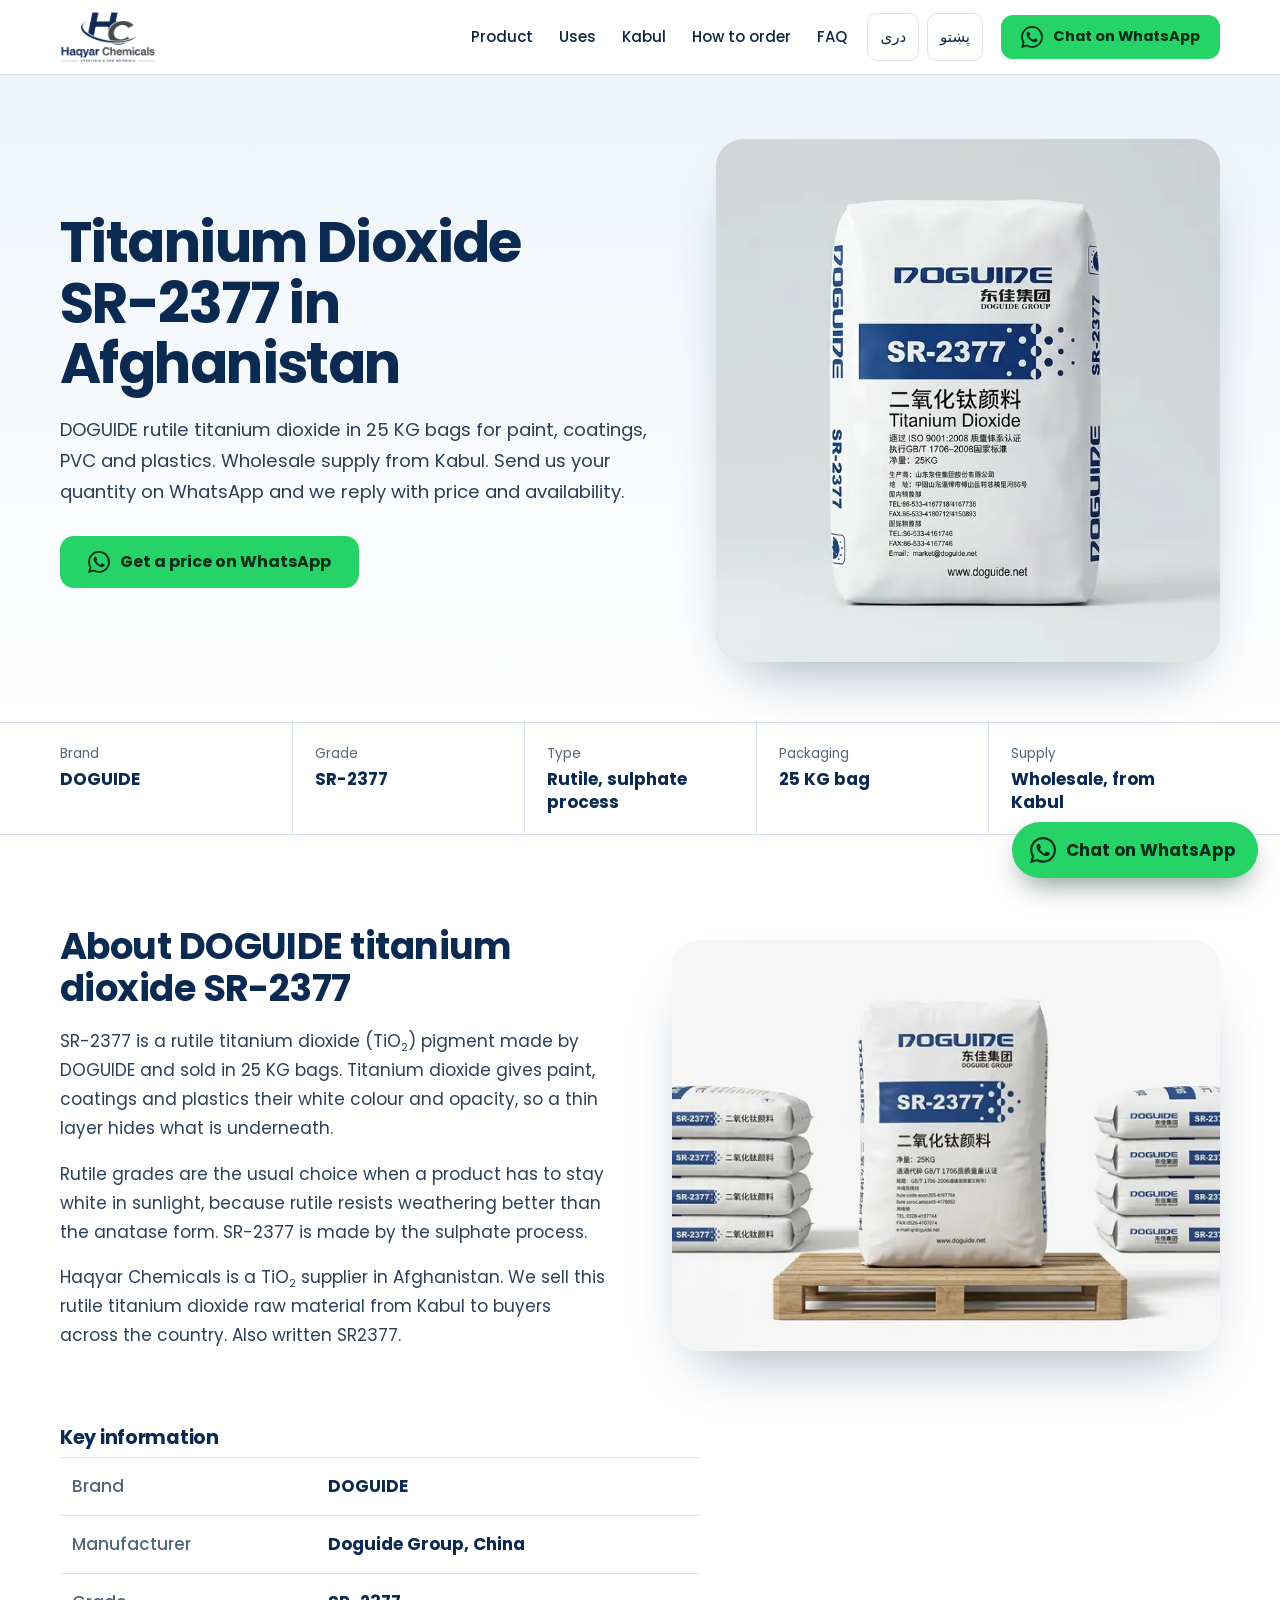
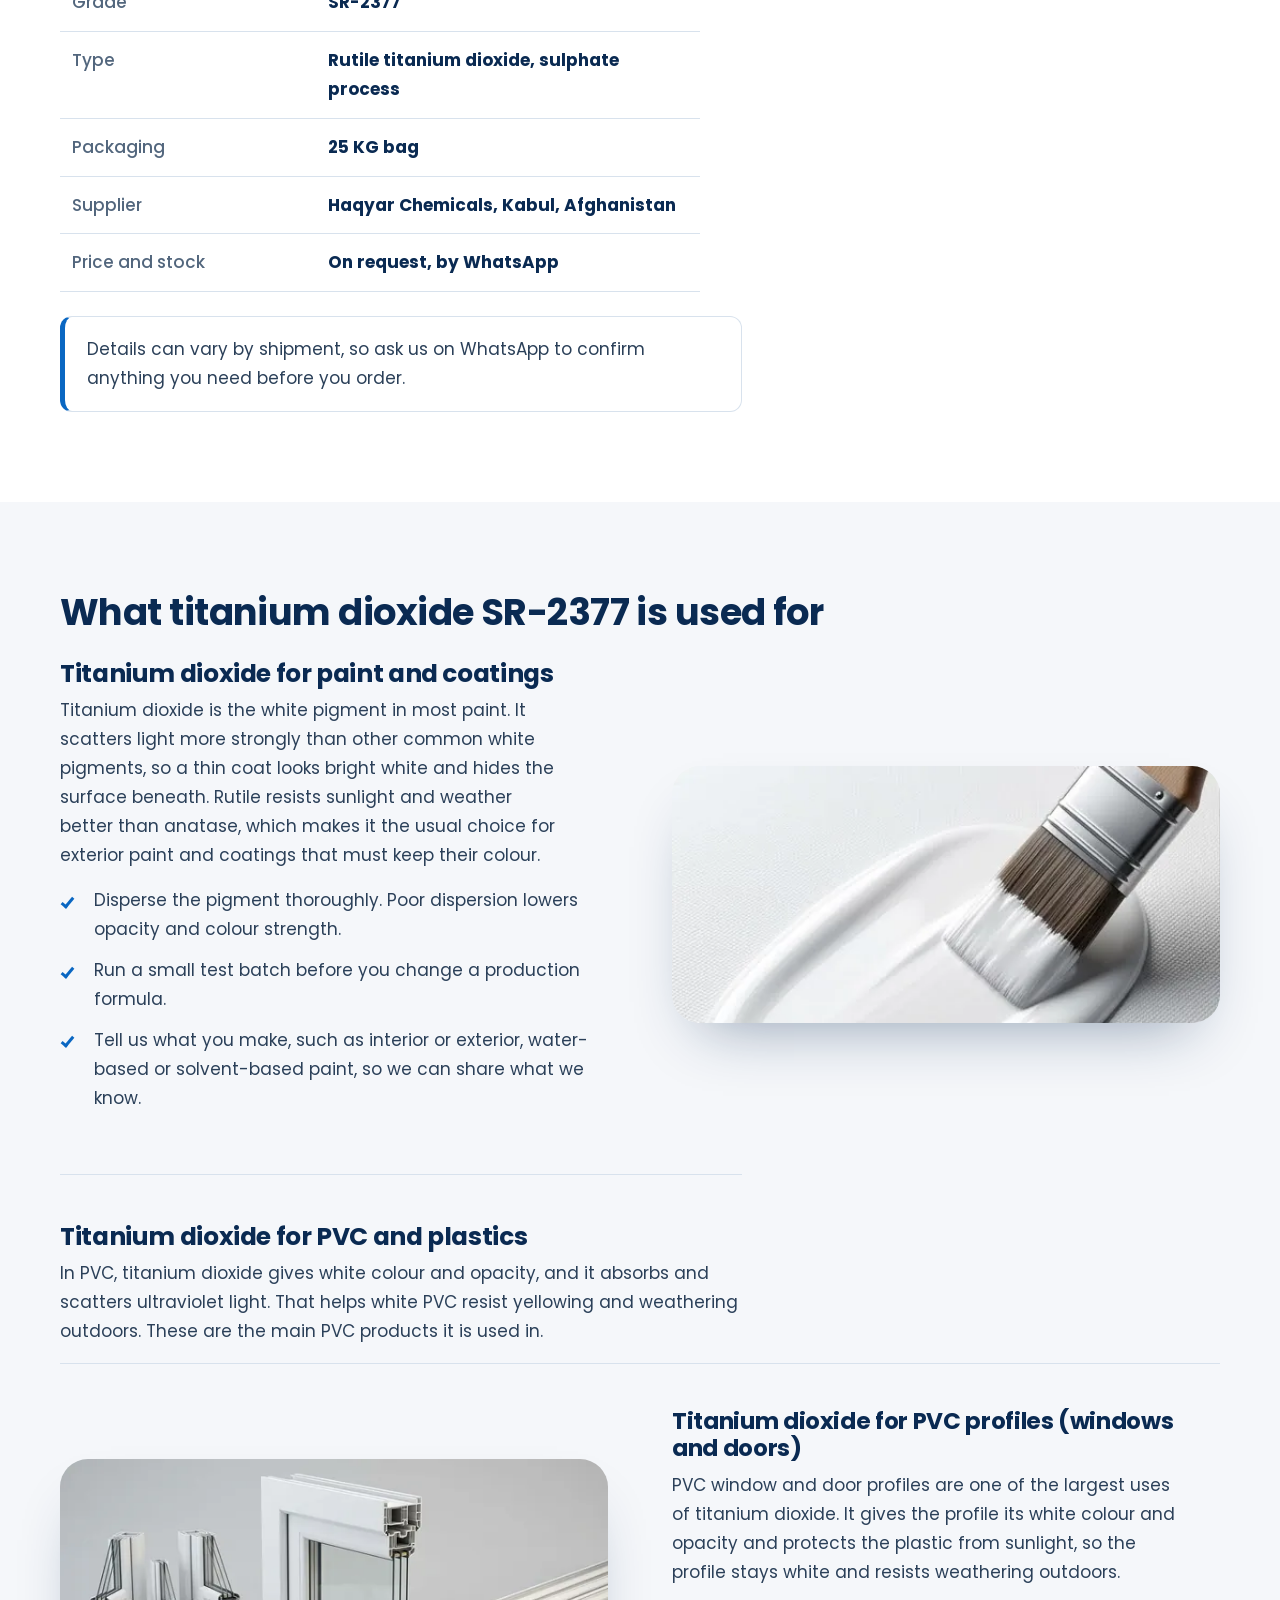
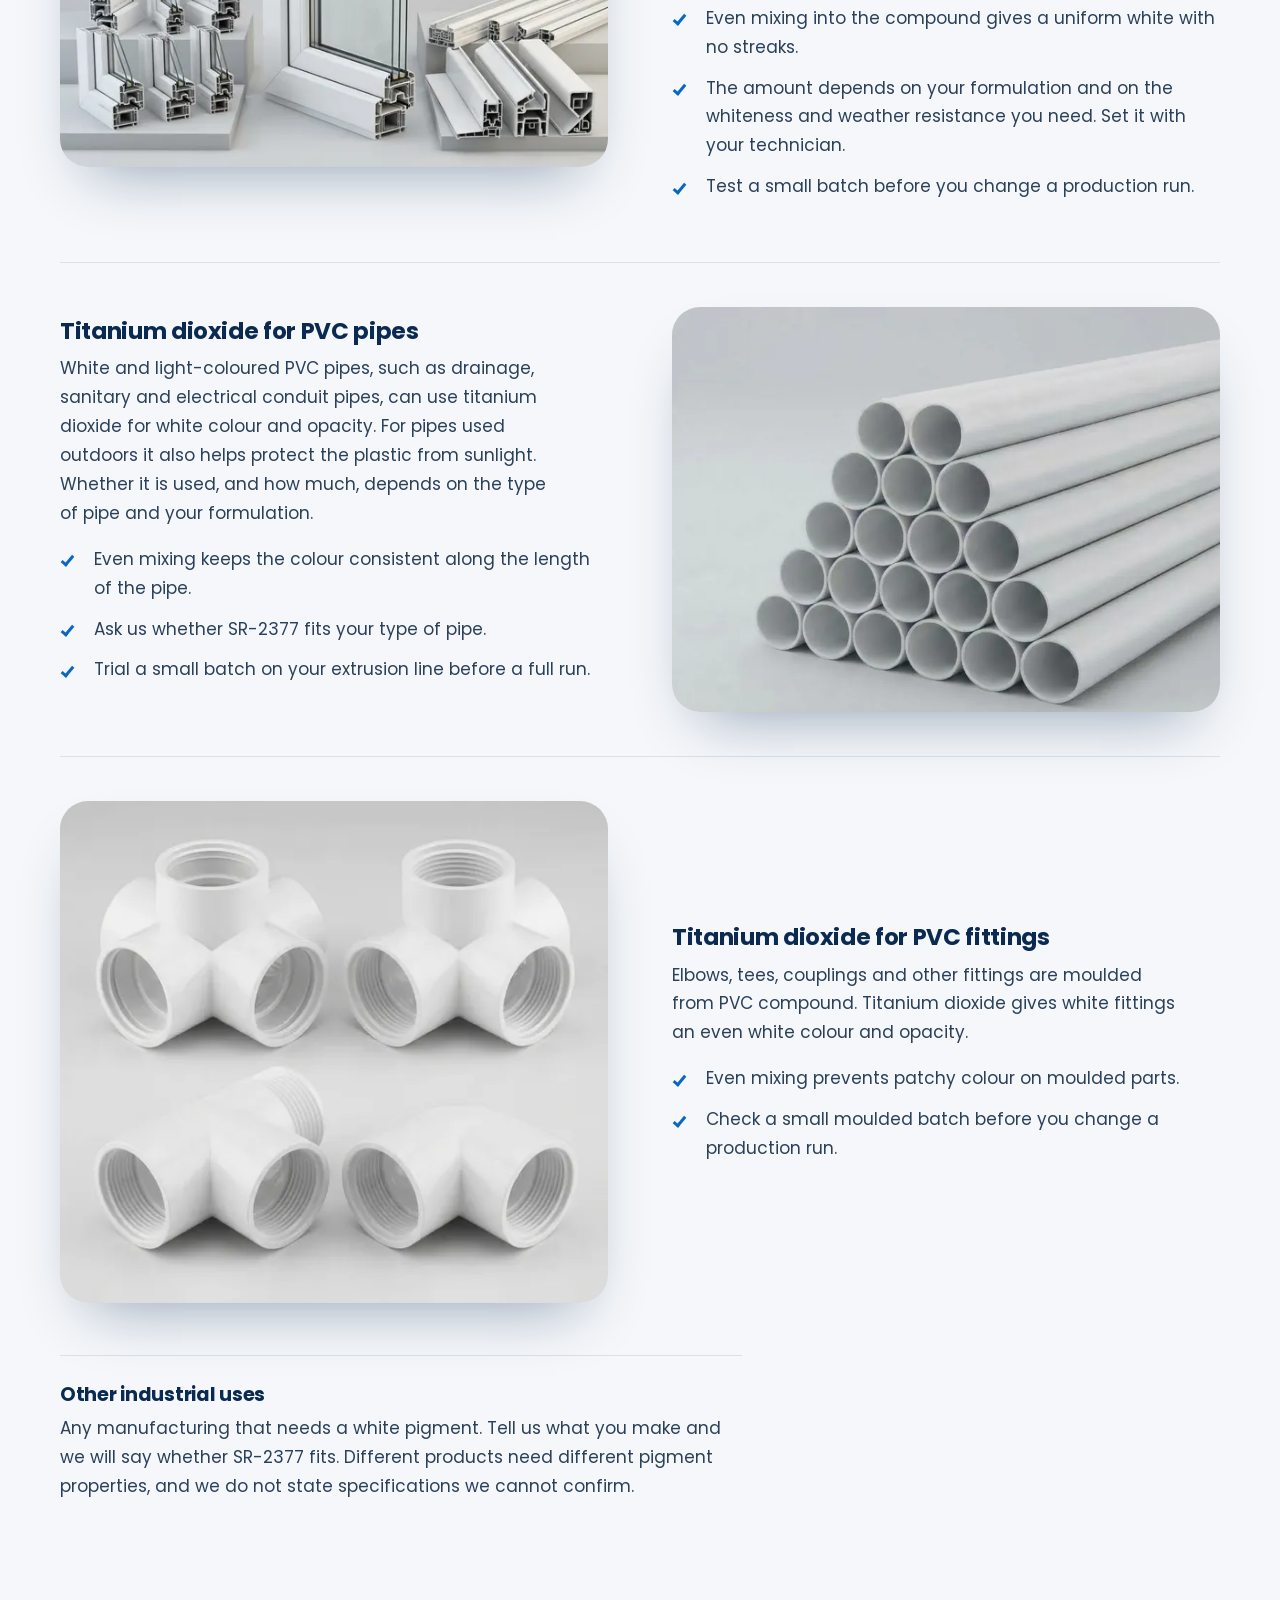
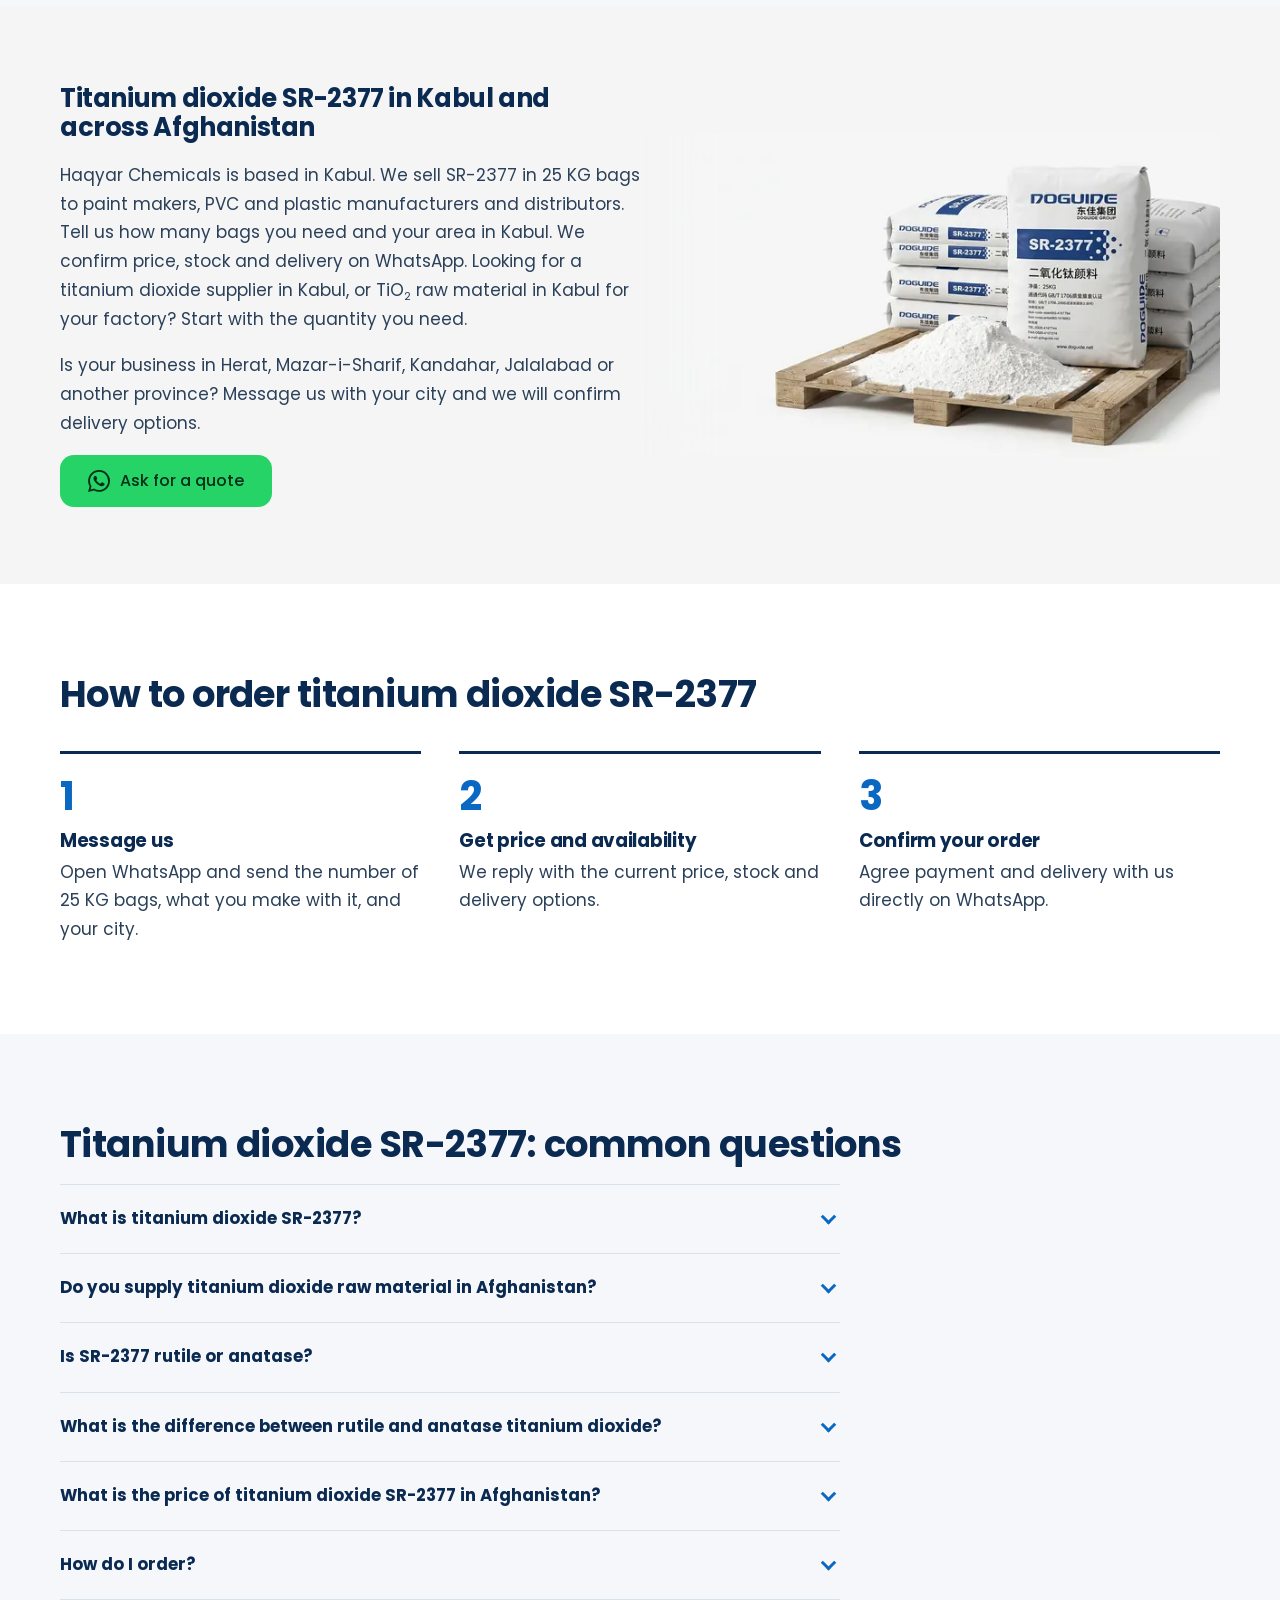
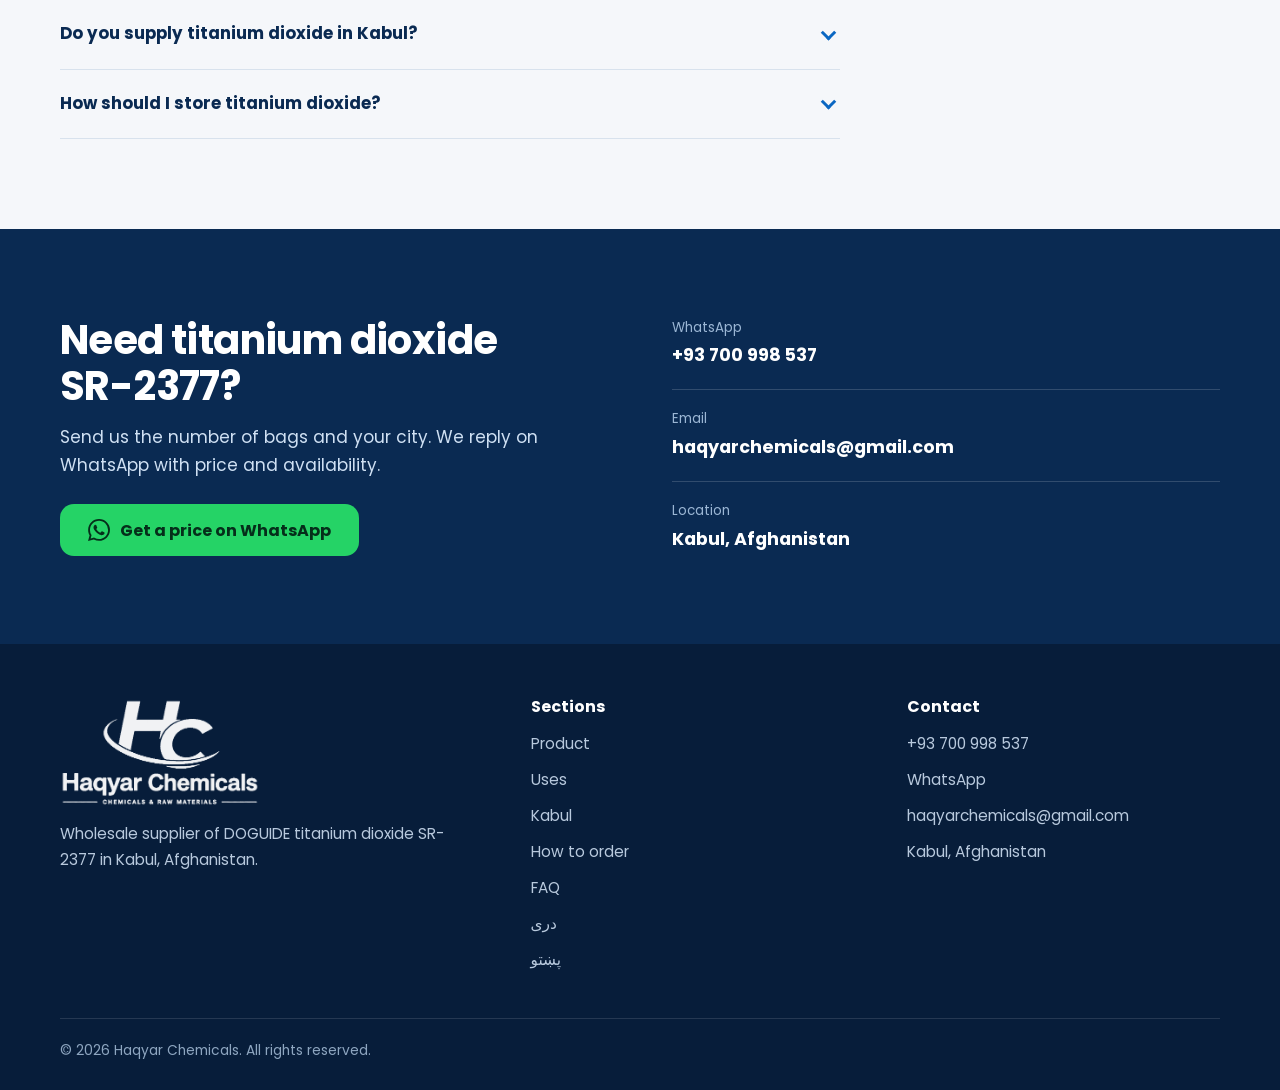
==== commit 901b8605: "site update" ====
--- a/index.html
+++ b/index.html
@@ -30,7 +30,7 @@
 <link rel="stylesheet" href="assets/style.css">
 <script type="application/ld+json">{"@context":"https://schema.org","@type":"LocalBusiness","@id":"https://haqyarchemicals.github.io/haqyar-chemicals/#business","name":"Haqyar Chemicals","url":"https://haqyarchemicals.github.io/haqyar-chemicals/","logo":"https://haqyarchemicals.github.io/haqyar-chemicals/assets/logo-transparent.png","image":"https://haqyarchemicals.github.io/haqyar-chemicals/assets/og-image.jpg","description":"Wholesale supplier of DOGUIDE Titanium Dioxide SR-2377 (25 KG rutile titanium dioxide) in Kabul, Afghanistan.","telephone":"+93700998537","email":"haqyarchemicals@gmail.com","address":{"@type":"PostalAddress","addressLocality":"Kabul","addressCountry":"AF"},"areaServed":{"@type":"Country","name":"Afghanistan"}}</script>
 <script type="application/ld+json">{"@context":"https://schema.org","@type":"WebSite","name":"Haqyar Chemicals","url":"https://haqyarchemicals.github.io/haqyar-chemicals/","inLanguage":"en"}</script>
-<script type="application/ld+json">{"@context":"https://schema.org","@type":"Product","@id":"https://haqyarchemicals.github.io/haqyar-chemicals/#product","name":"DOGUIDE Titanium Dioxide SR-2377","url":"https://haqyarchemicals.github.io/haqyar-chemicals/","inLanguage":"en","description":"DOGUIDE SR-2377 is a rutile titanium dioxide pigment (sulphate process) in 25 KG bags for paint, coatings, PVC and plastics. Supplied wholesale by Haqyar Chemicals in Kabul, Afghanistan.","image":["https://haqyarchemicals.github.io/haqyar-chemicals/assets/sr2377-bag-photo-900.jpg","https://haqyarchemicals.github.io/haqyar-chemicals/assets/sr2377-wholesale-supply-1100.jpg"],"brand":{"@type":"Brand","name":"DOGUIDE"},"manufacturer":{"@type":"Organization","name":"Doguide Group"},"mpn":"SR-2377","sku":"SR-2377","category":"Titanium dioxide pigment","additionalProperty":[{"@type":"PropertyValue","name":"Type","value":"Rutile, sulphate process"},{"@type":"PropertyValue","name":"Packaging","value":"25 KG bag"}],"alternateName":["Titanium Dioxide Raw Material","TiO2 Supplier Afghanistan","Rutile Titanium Dioxide","Titanium Dioxide Supplier Kabul","TiO2 Raw Material Kabul"],"keywords":"Titanium Dioxide Raw Material, Titanium Dioxide Afghanistan, TiO2 Supplier Afghanistan, Rutile Titanium Dioxide, Titanium Dioxide Kabul, TiO2 Raw Material Kabul, Titanium Dioxide Supplier Kabul, Titanium Dioxide SR-2377"}</script>
+<script type="application/ld+json">{"@context":"https://schema.org","@type":"WebPage","@id":"https://haqyarchemicals.github.io/haqyar-chemicals/#webpage","url":"https://haqyarchemicals.github.io/haqyar-chemicals/","name":"DOGUIDE Titanium Dioxide SR-2377","inLanguage":"en","description":"DOGUIDE SR-2377 is a rutile titanium dioxide pigment (sulphate process) in 25 KG bags for paint, coatings, PVC and plastics. Supplied wholesale by Haqyar Chemicals in Kabul, Afghanistan.","about":{"@type":"Thing","name":"DOGUIDE Titanium Dioxide SR-2377","description":"DOGUIDE SR-2377 is a rutile titanium dioxide pigment (sulphate process) in 25 KG bags for paint, coatings, PVC and plastics. Supplied wholesale by Haqyar Chemicals in Kabul, Afghanistan.","alternateName":["Titanium Dioxide Raw Material","TiO2 Supplier Afghanistan","Rutile Titanium Dioxide","Titanium Dioxide Supplier Kabul","TiO2 Raw Material Kabul"]},"keywords":"Titanium Dioxide Raw Material, Titanium Dioxide Afghanistan, TiO2 Supplier Afghanistan, Rutile Titanium Dioxide, Titanium Dioxide Kabul, TiO2 Raw Material Kabul, Titanium Dioxide Supplier Kabul, Titanium Dioxide SR-2377"}</script>
 </head>
 <body>
 <a class="skip" href="#main">Skip to content</a>
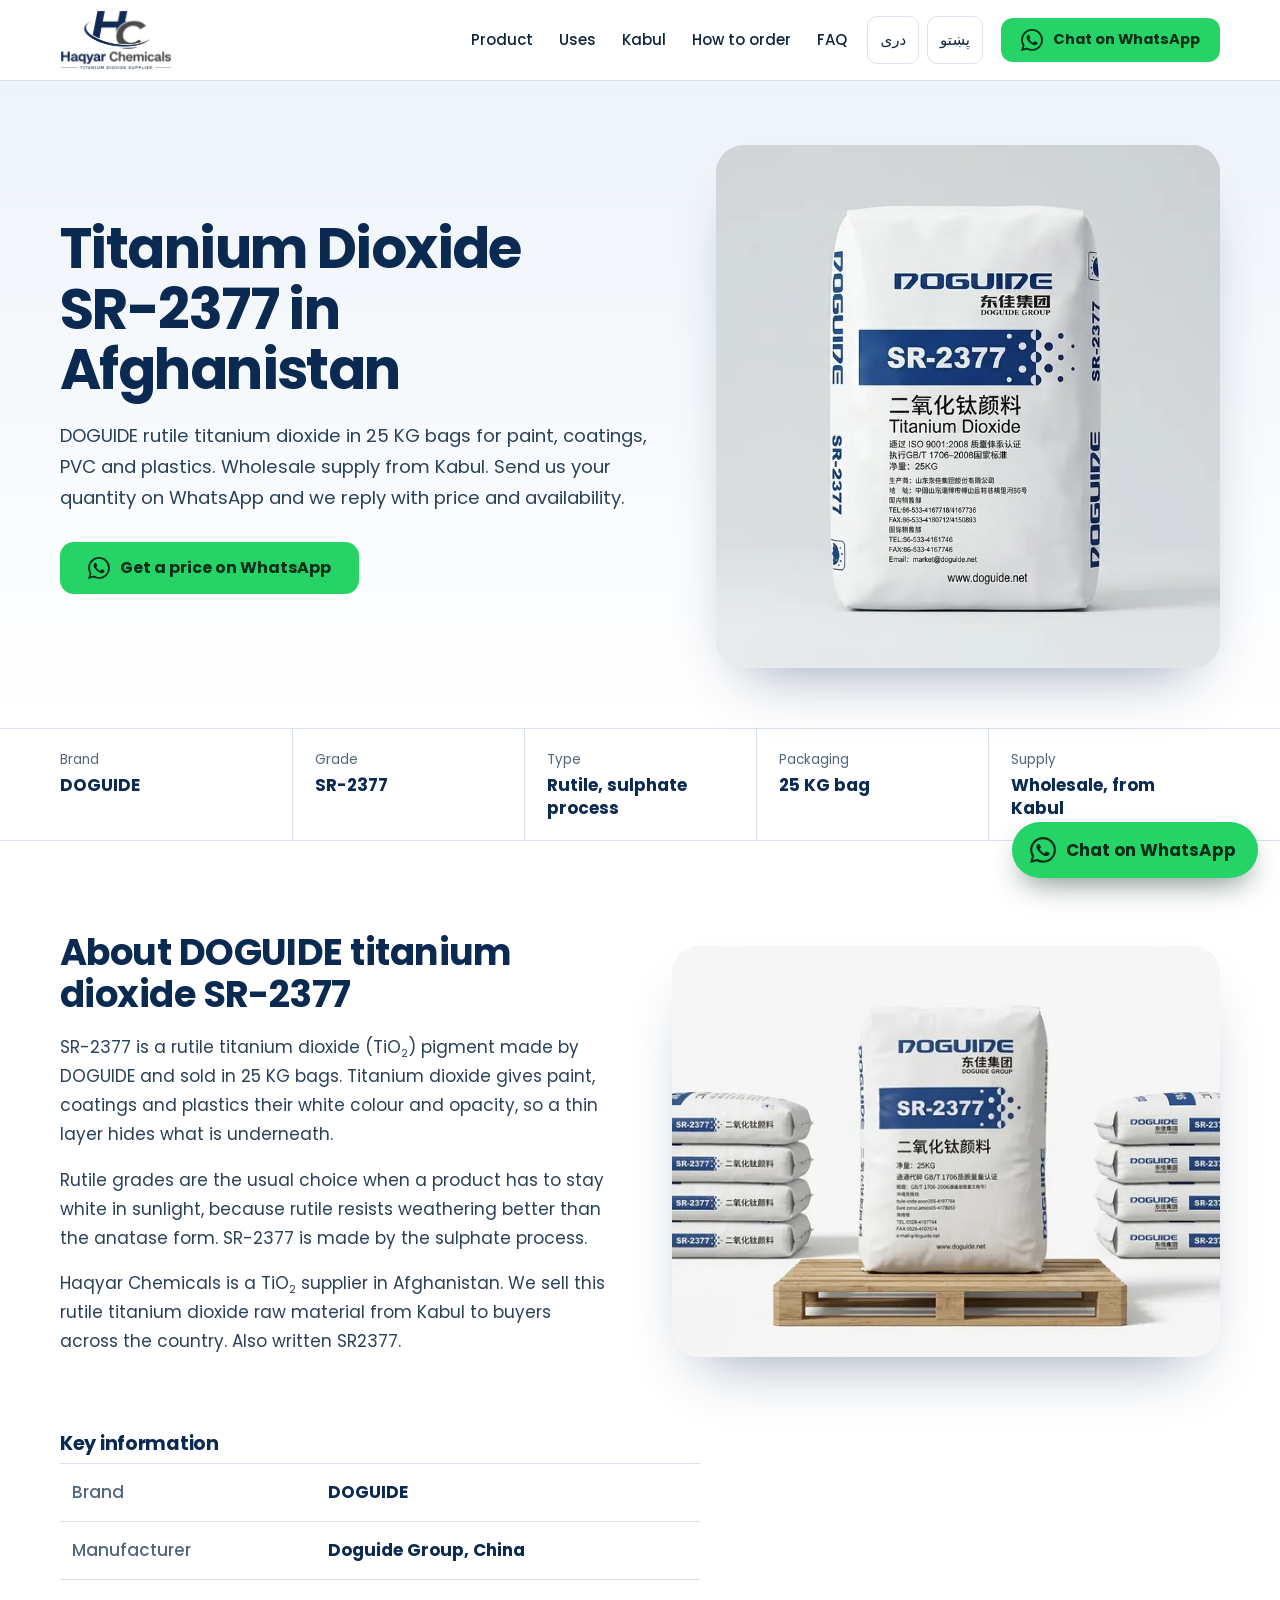
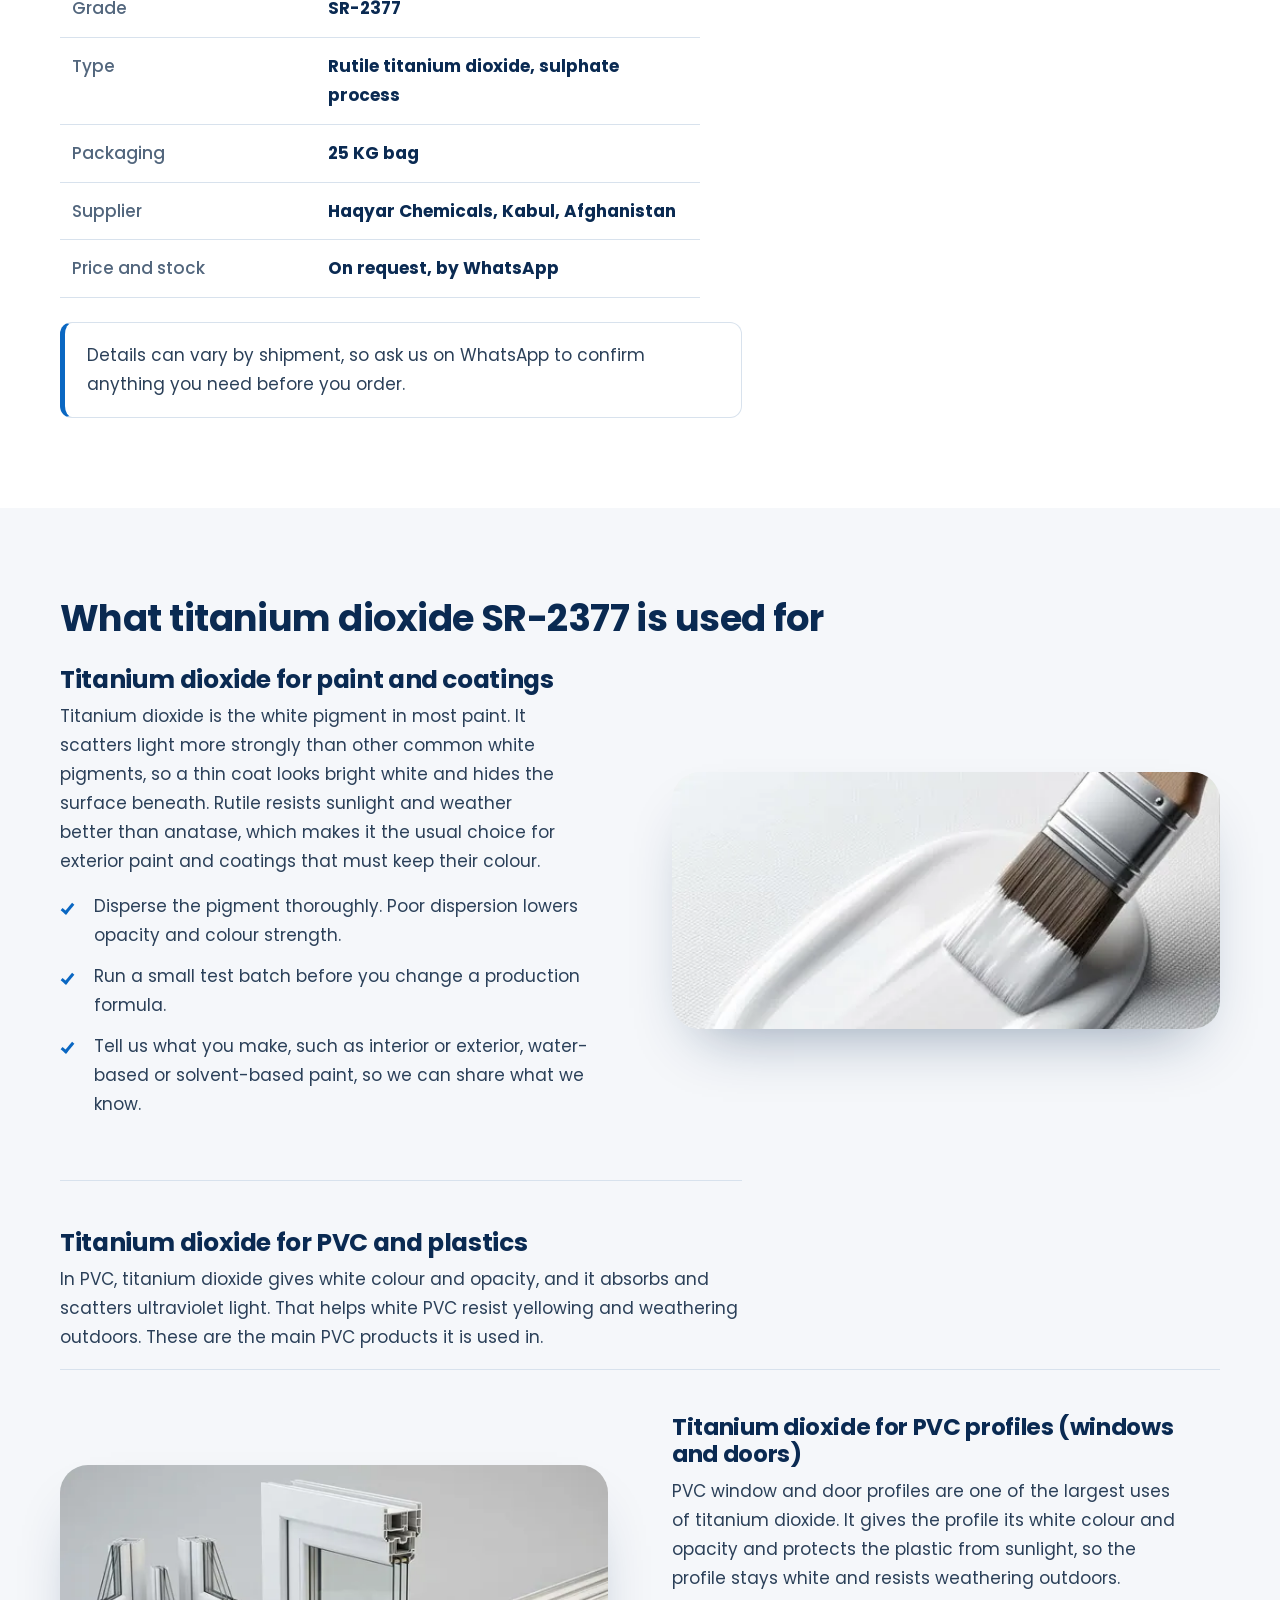
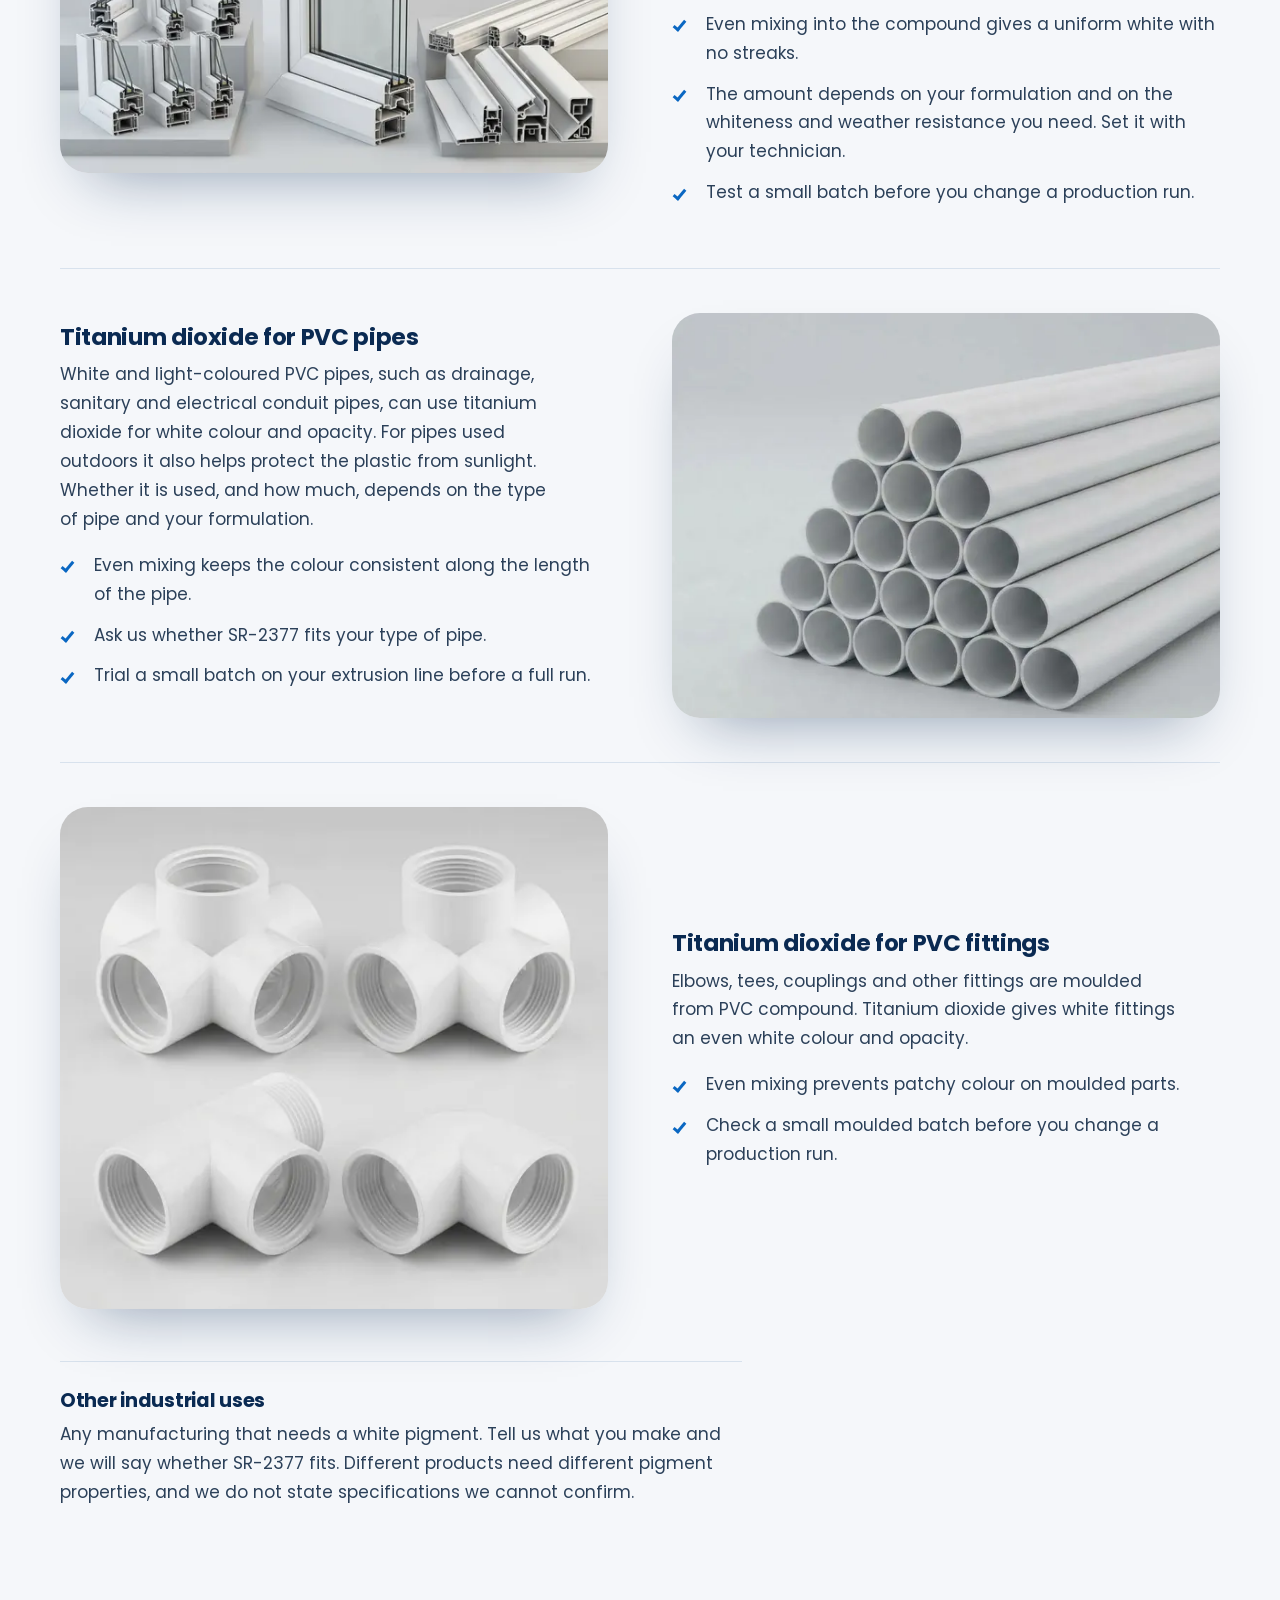
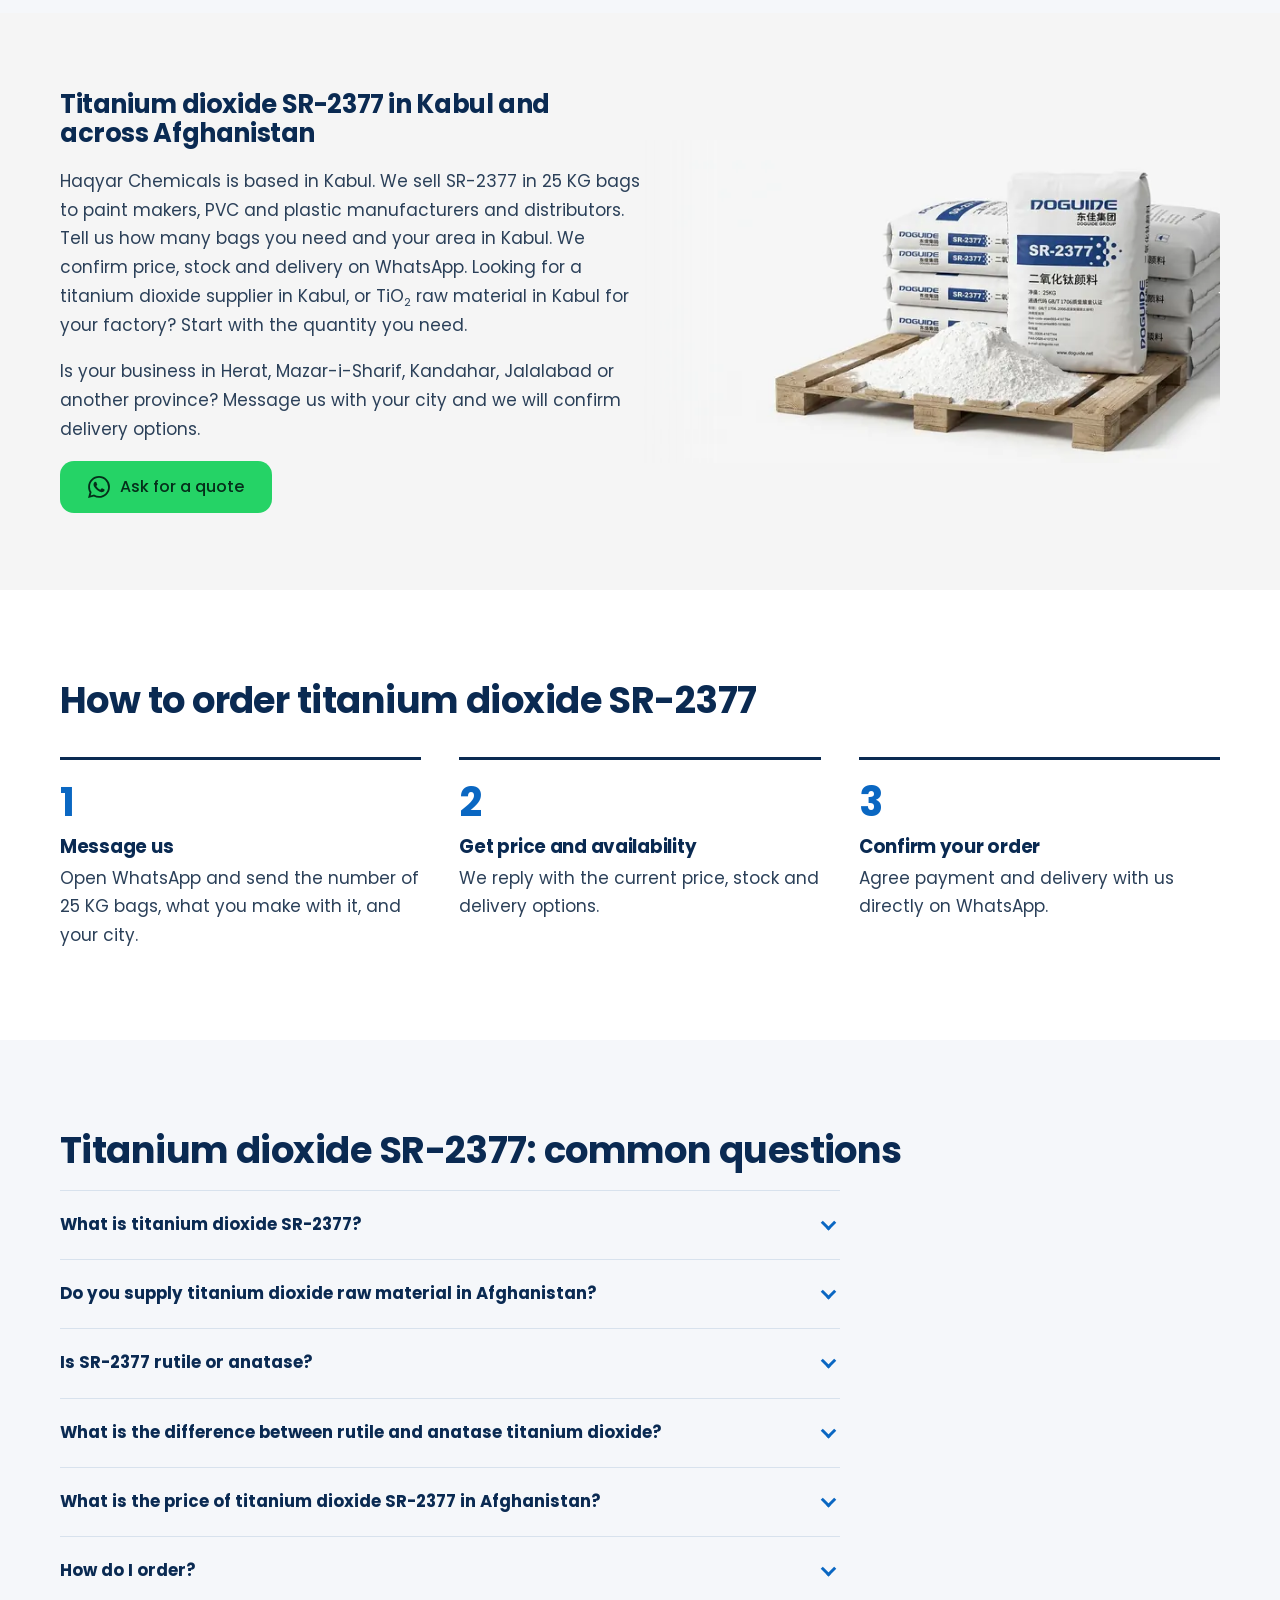
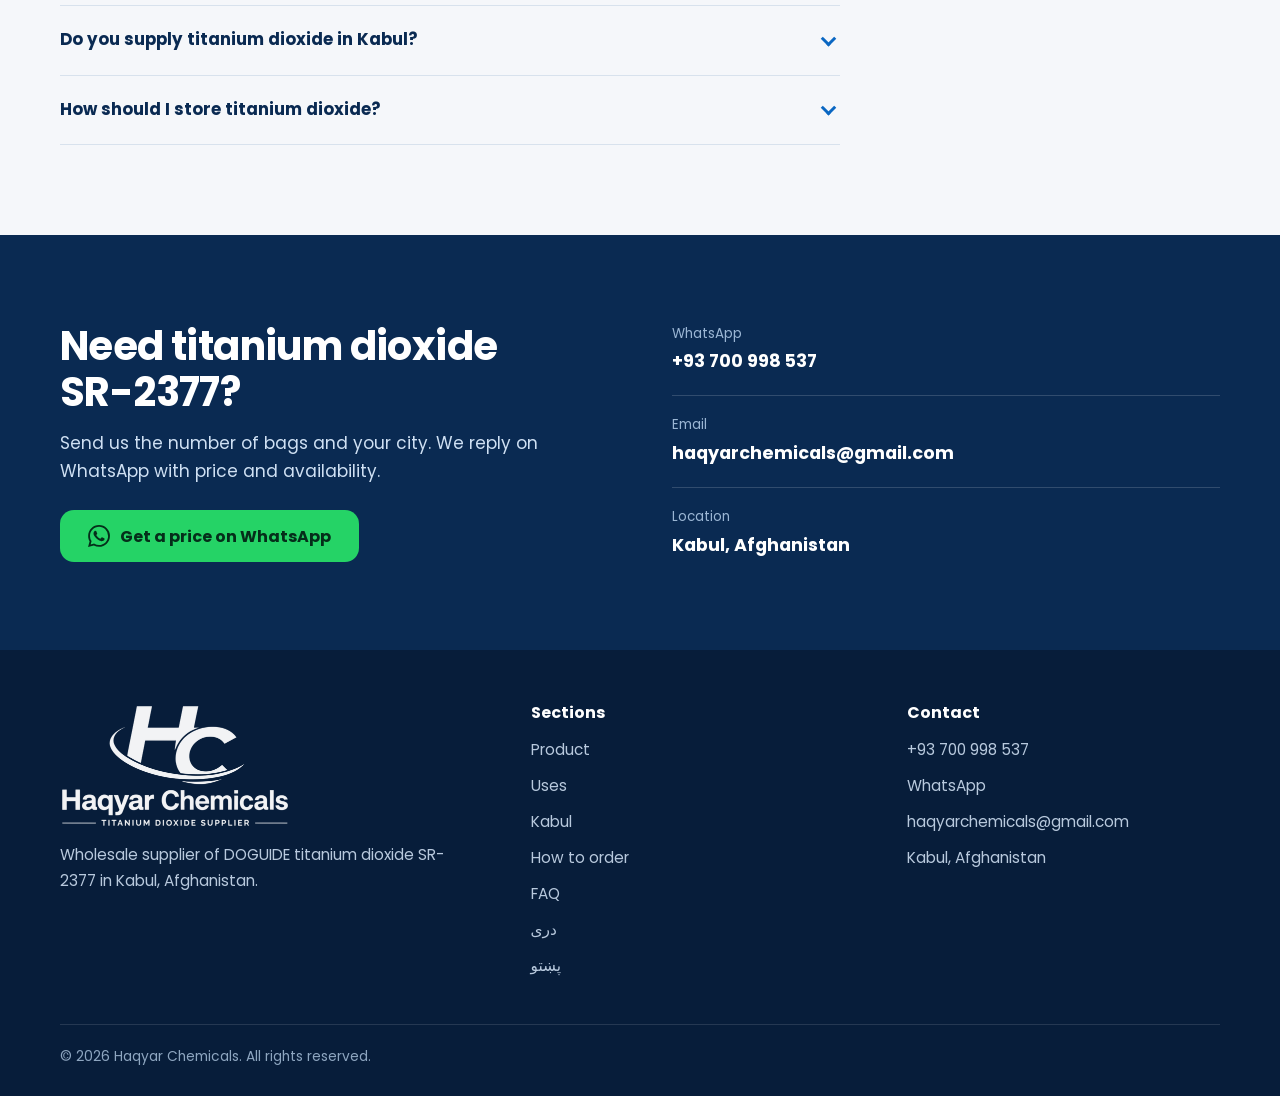
==== commit eb511be1: "titanium logo update" ====
--- a/index.html
+++ b/index.html
@@ -28,14 +28,14 @@
 <link rel="preload" href="assets/fonts/poppins-700.woff" as="font" type="font/woff" crossorigin>
 <link rel="preload" as="image" type="image/webp" imagesrcset="assets/hero-sr2377-bag-480.webp 480w, assets/hero-sr2377-bag-740.webp 740w" imagesizes="(max-width: 900px) calc(100vw - 32px), 530px" fetchpriority="high">
 <link rel="stylesheet" href="assets/style.css">
-<script type="application/ld+json">{"@context":"https://schema.org","@type":"LocalBusiness","@id":"https://haqyarchemicals.github.io/haqyar-chemicals/#business","name":"Haqyar Chemicals","url":"https://haqyarchemicals.github.io/haqyar-chemicals/","logo":"https://haqyarchemicals.github.io/haqyar-chemicals/assets/logo-transparent.png","image":"https://haqyarchemicals.github.io/haqyar-chemicals/assets/og-image.jpg","description":"Wholesale supplier of DOGUIDE Titanium Dioxide SR-2377 (25 KG rutile titanium dioxide) in Kabul, Afghanistan.","telephone":"+93700998537","email":"haqyarchemicals@gmail.com","address":{"@type":"PostalAddress","addressLocality":"Kabul","addressCountry":"AF"},"areaServed":{"@type":"Country","name":"Afghanistan"}}</script>
+<script type="application/ld+json">{"@context":"https://schema.org","@type":"LocalBusiness","@id":"https://haqyarchemicals.github.io/haqyar-chemicals/#business","name":"Haqyar Chemicals","url":"https://haqyarchemicals.github.io/haqyar-chemicals/","logo":"https://haqyarchemicals.github.io/haqyar-chemicals/assets/logo-haqyar-chemicals.png","image":"https://haqyarchemicals.github.io/haqyar-chemicals/assets/og-image.jpg","description":"Wholesale supplier of DOGUIDE Titanium Dioxide SR-2377 (25 KG rutile titanium dioxide) in Kabul, Afghanistan.","telephone":"+93700998537","email":"haqyarchemicals@gmail.com","address":{"@type":"PostalAddress","addressLocality":"Kabul","addressCountry":"AF"},"areaServed":{"@type":"Country","name":"Afghanistan"}}</script>
 <script type="application/ld+json">{"@context":"https://schema.org","@type":"WebSite","name":"Haqyar Chemicals","url":"https://haqyarchemicals.github.io/haqyar-chemicals/","inLanguage":"en"}</script>
 <script type="application/ld+json">{"@context":"https://schema.org","@type":"WebPage","@id":"https://haqyarchemicals.github.io/haqyar-chemicals/#webpage","url":"https://haqyarchemicals.github.io/haqyar-chemicals/","name":"DOGUIDE Titanium Dioxide SR-2377","inLanguage":"en","description":"DOGUIDE SR-2377 is a rutile titanium dioxide pigment (sulphate process) in 25 KG bags for paint, coatings, PVC and plastics. Supplied wholesale by Haqyar Chemicals in Kabul, Afghanistan.","about":{"@type":"Thing","name":"DOGUIDE Titanium Dioxide SR-2377","description":"DOGUIDE SR-2377 is a rutile titanium dioxide pigment (sulphate process) in 25 KG bags for paint, coatings, PVC and plastics. Supplied wholesale by Haqyar Chemicals in Kabul, Afghanistan.","alternateName":["Titanium Dioxide Raw Material","TiO2 Supplier Afghanistan","Rutile Titanium Dioxide","Titanium Dioxide Supplier Kabul","TiO2 Raw Material Kabul"]},"keywords":"Titanium Dioxide Raw Material, Titanium Dioxide Afghanistan, TiO2 Supplier Afghanistan, Rutile Titanium Dioxide, Titanium Dioxide Kabul, TiO2 Raw Material Kabul, Titanium Dioxide Supplier Kabul, Titanium Dioxide SR-2377"}</script>
 </head>
 <body>
 <a class="skip" href="#main">Skip to content</a>
 <header class="site-header"><div class="wrap bar">
-<a class="brand" href="index.html" aria-label="Haqyar Chemicals"><img src="assets/logo-transparent.png" width="460" height="249" alt="Haqyar Chemicals logo"></a>
+<a class="brand" href="index.html" aria-label="Haqyar Chemicals"><img src="assets/logo-haqyar-chemicals.png" width="460" height="247" alt="Haqyar Chemicals logo"></a>
 <button class="nav-toggle" id="nav-toggle" type="button" aria-controls="nav" aria-expanded="false" aria-label="Menu"><svg viewBox="0 0 24 24" aria-hidden="true"><path d="M4 7h16M4 12h16M4 17h16"/></svg></button>
 <nav class="nav" id="nav" aria-label="Main"><a href="#product">Product</a><a href="#uses">Uses</a><a href="#kabul">Kabul</a><a href="#order">How to order</a><a href="#faq">FAQ</a><a class="lang" href="fa/index.html" hreflang="fa-AF" lang="fa">دری</a><a class="lang" href="ps/index.html" hreflang="ps-AF" lang="ps">پښتو</a></nav>
 <a class="btn btn-wa btn-sm header-cta" href="https://wa.me/93700998537?text=Hello%20Haqyar%20Chemicals%2C%20I%20would%20like%20the%20price%20and%20availability%20of%20Titanium%20Dioxide%20SR-2377%20%2825%20KG%20bag%29.%0AQuantity%20%28bags%29%3A%20%0AWhat%20I%20make%3A%20%0ACity%3A%20" rel="noopener"><svg viewBox="0 0 24 24" aria-hidden="true"><path d="M17.472 14.382c-.297-.149-1.758-.867-2.03-.967-.273-.099-.471-.148-.67.15-.197.297-.767.966-.94 1.164-.173.199-.347.223-.644.075-.297-.15-1.255-.463-2.39-1.475-.883-.788-1.48-1.761-1.653-2.059-.173-.297-.018-.458.13-.606.134-.133.298-.347.446-.52.149-.174.198-.298.298-.497.099-.198.05-.371-.025-.52-.075-.149-.669-1.612-.916-2.207-.242-.579-.487-.5-.669-.51-.173-.008-.371-.01-.57-.01-.198 0-.52.074-.792.372-.272.297-1.04 1.016-1.04 2.479 0 1.462 1.065 2.875 1.213 3.074.149.198 2.096 3.2 5.077 4.487.709.306 1.262.489 1.694.625.712.227 1.36.195 1.871.118.571-.085 1.758-.719 2.006-1.413.248-.694.248-1.289.173-1.413-.074-.124-.272-.198-.57-.347m-5.421 7.403h-.004a9.87 9.87 0 01-5.031-1.378l-.361-.214-3.741.982.998-3.648-.235-.374a9.86 9.86 0 01-1.51-5.26c.001-5.45 4.436-9.884 9.888-9.884 2.64 0 5.122 1.03 6.988 2.898a9.825 9.825 0 012.893 6.994c-.003 5.45-4.437 9.884-9.885 9.884m8.413-18.297A11.815 11.815 0 0012.05 0C5.495 0 .16 5.335.157 11.892c0 2.096.547 4.142 1.588 5.945L.057 24l6.305-1.654a11.882 11.882 0 005.683 1.448h.005c6.554 0 11.89-5.335 11.893-11.893a11.821 11.821 0 00-3.48-8.413Z"/></svg><span>Chat on WhatsApp</span></a>
@@ -134,7 +134,7 @@
 </main>
 <footer class="site-footer"><div class="wrap">
 <div class="foot-grid">
-<div><img class="foot-logo" src="assets/logo-transparent.png" width="460" height="249" alt="Haqyar Chemicals" loading="lazy"><p>Wholesale supplier of DOGUIDE titanium dioxide SR-2377 in Kabul, Afghanistan.</p></div>
+<div><img class="foot-logo" src="assets/logo-haqyar-chemicals.png" width="460" height="247" alt="Haqyar Chemicals" loading="lazy"><p>Wholesale supplier of DOGUIDE titanium dioxide SR-2377 in Kabul, Afghanistan.</p></div>
 <div><h2>Sections</h2><ul><li><a href="#product">Product</a></li><li><a href="#uses">Uses</a></li><li><a href="#kabul">Kabul</a></li><li><a href="#order">How to order</a></li><li><a href="#faq">FAQ</a></li><li><a href="fa/index.html" hreflang="fa-AF" lang="fa">دری</a></li><li><a href="ps/index.html" hreflang="ps-AF" lang="ps">پښتو</a></li></ul></div>
 <div><h2>Contact</h2><ul><li><a href="https://wa.me/93700998537?text=Hello%20Haqyar%20Chemicals%2C%20I%20would%20like%20the%20price%20and%20availability%20of%20Titanium%20Dioxide%20SR-2377%20%2825%20KG%20bag%29.%0AQuantity%20%28bags%29%3A%20%0AWhat%20I%20make%3A%20%0ACity%3A%20" rel="noopener"><span dir="ltr">+93 700 998 537</span></a></li><li><a href="https://wa.me/93700998537?text=Hello%20Haqyar%20Chemicals%2C%20I%20would%20like%20the%20price%20and%20availability%20of%20Titanium%20Dioxide%20SR-2377%20%2825%20KG%20bag%29.%0AQuantity%20%28bags%29%3A%20%0AWhat%20I%20make%3A%20%0ACity%3A%20" rel="noopener">WhatsApp</a></li><li><a href="mailto:haqyarchemicals@gmail.com">haqyarchemicals@gmail.com</a></li><li>Kabul, Afghanistan</li></ul></div>
 </div>
--- a/assets/style.css
+++ b/assets/style.css
@@ -72,9 +72,9 @@
 
 /* ---------- Header ---------- */
 .site-header{position:sticky;top:0;z-index:40;background:rgba(255,255,255,.94);-webkit-backdrop-filter:saturate(1.4) blur(12px);backdrop-filter:saturate(1.4) blur(12px);border-bottom:1px solid var(--line)}
-.bar{display:flex;align-items:center;gap:18px;min-height:74px}
+.bar{display:flex;align-items:center;gap:18px;min-height:80px}
 .brand{display:block;flex:none}
-.brand img{height:52px;width:auto}
+.brand img{height:60px;width:auto}
 .nav{display:flex;align-items:center;gap:2px;margin-inline-start:auto}
 .nav a{padding:10px 13px;border-radius:10px;color:var(--ink);text-decoration:none;font-weight:500;font-size:.94rem;white-space:nowrap}
 .nav a:hover,.nav a[aria-current=page]{background:var(--mist);color:var(--blue-d)}
@@ -199,7 +199,7 @@
 /* footer */
 .site-footer{background:var(--navy-deep);color:#b8c9dd;padding:54px 0 28px;font-size:.96rem}
 .foot-grid{display:grid;grid-template-columns:1.3fr 1fr 1fr;gap:clamp(28px,5vw,64px)}
-.foot-logo{width:200px;height:auto;filter:brightness(0) invert(1);opacity:.95;margin-bottom:14px}
+.foot-logo{width:230px;height:auto;filter:brightness(0) invert(1);opacity:.95;margin-bottom:14px}
 .site-footer h2{font-size:1rem;color:#fff;margin-bottom:14px;letter-spacing:0}
 .site-footer ul{list-style:none;margin:0;padding:0;display:grid;gap:10px}
 .site-footer a{color:#b8c9dd;text-decoration:none}
@@ -246,8 +246,8 @@
   .wa-float{display:none}
   .mbar{display:grid;grid-template-columns:1fr;gap:10px;position:fixed;inset-inline:0;bottom:0;z-index:45;padding:10px 14px calc(10px + env(safe-area-inset-bottom));background:#fff;border-top:1px solid var(--line);box-shadow:0 -10px 28px -14px rgba(10,42,82,.35)}
   .mbar .btn{min-height:50px;padding:0 12px;font-size:.96rem}
-  .brand img{height:46px}
-  .bar{min-height:66px}
+  .brand img{height:52px}
+  .bar{min-height:70px}
   .actions .btn{flex:1 1 100%}
   .hero-photo{max-width:none}
 }
